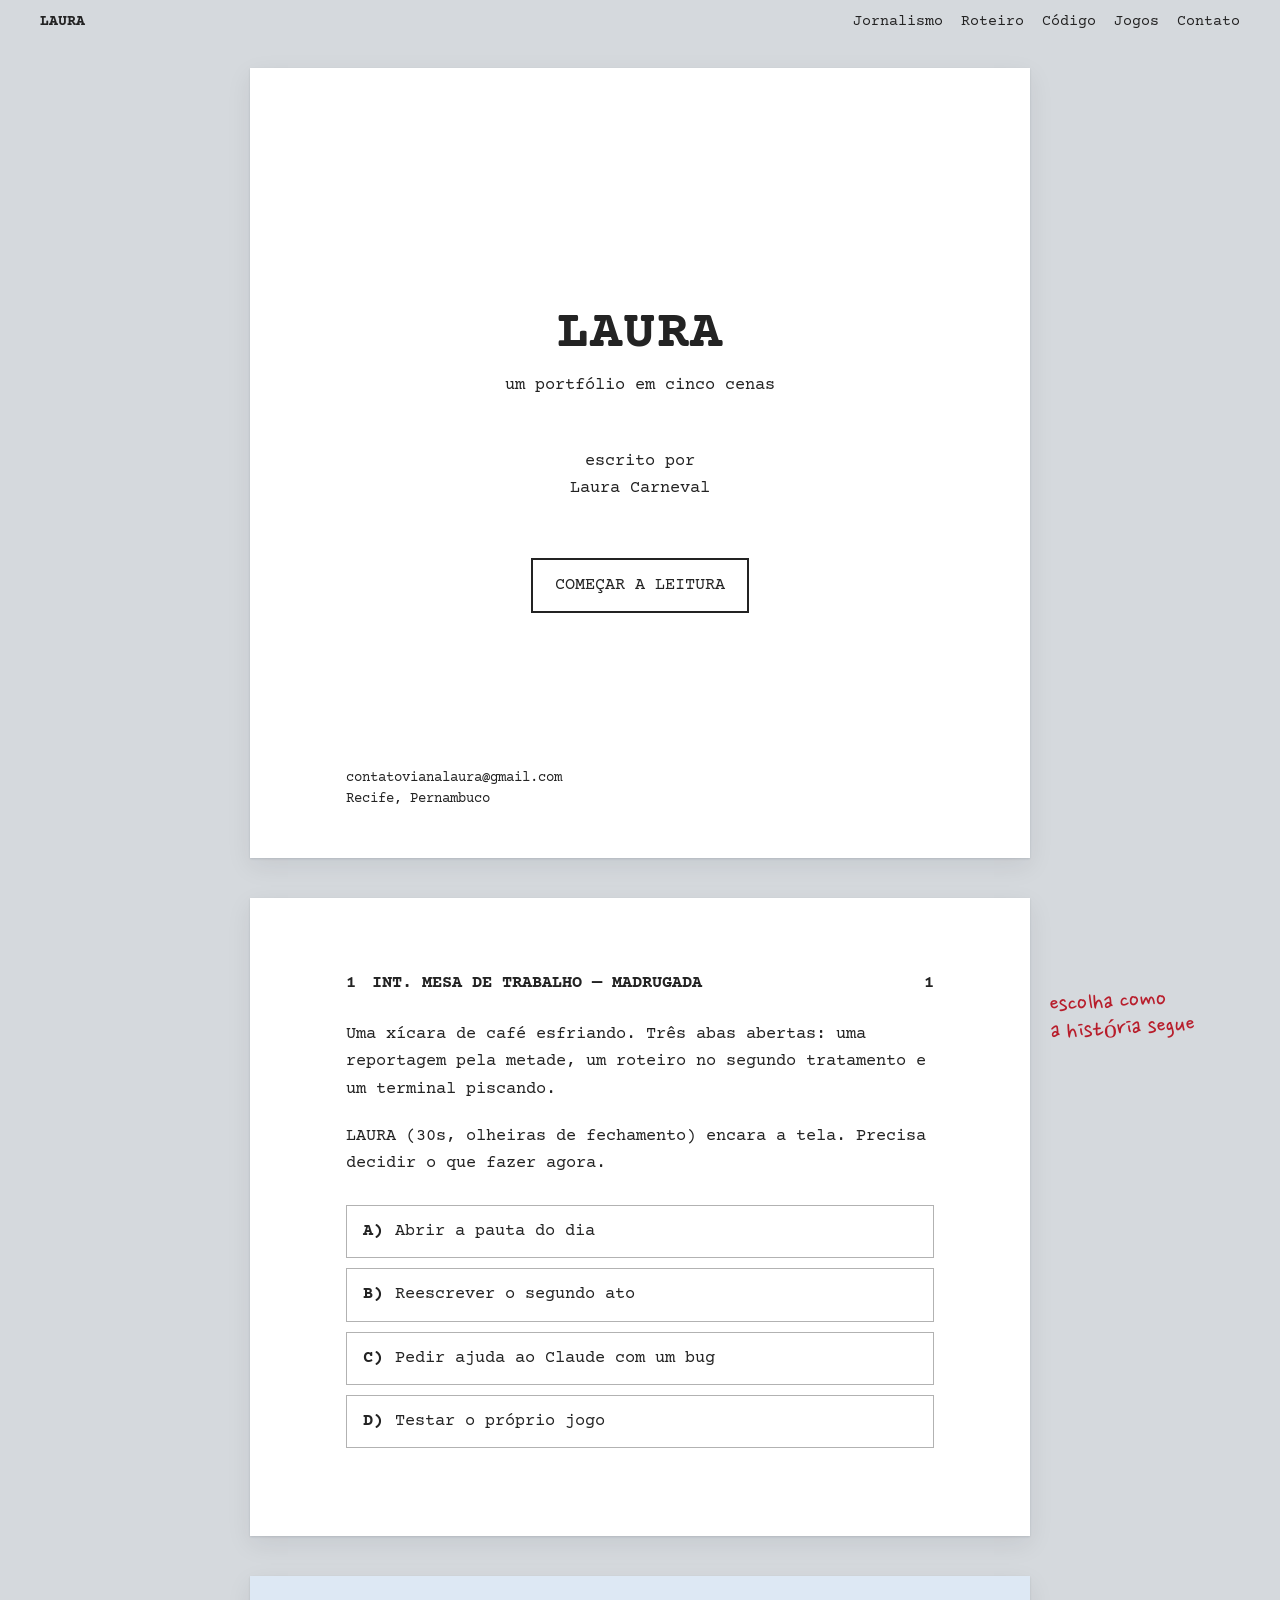
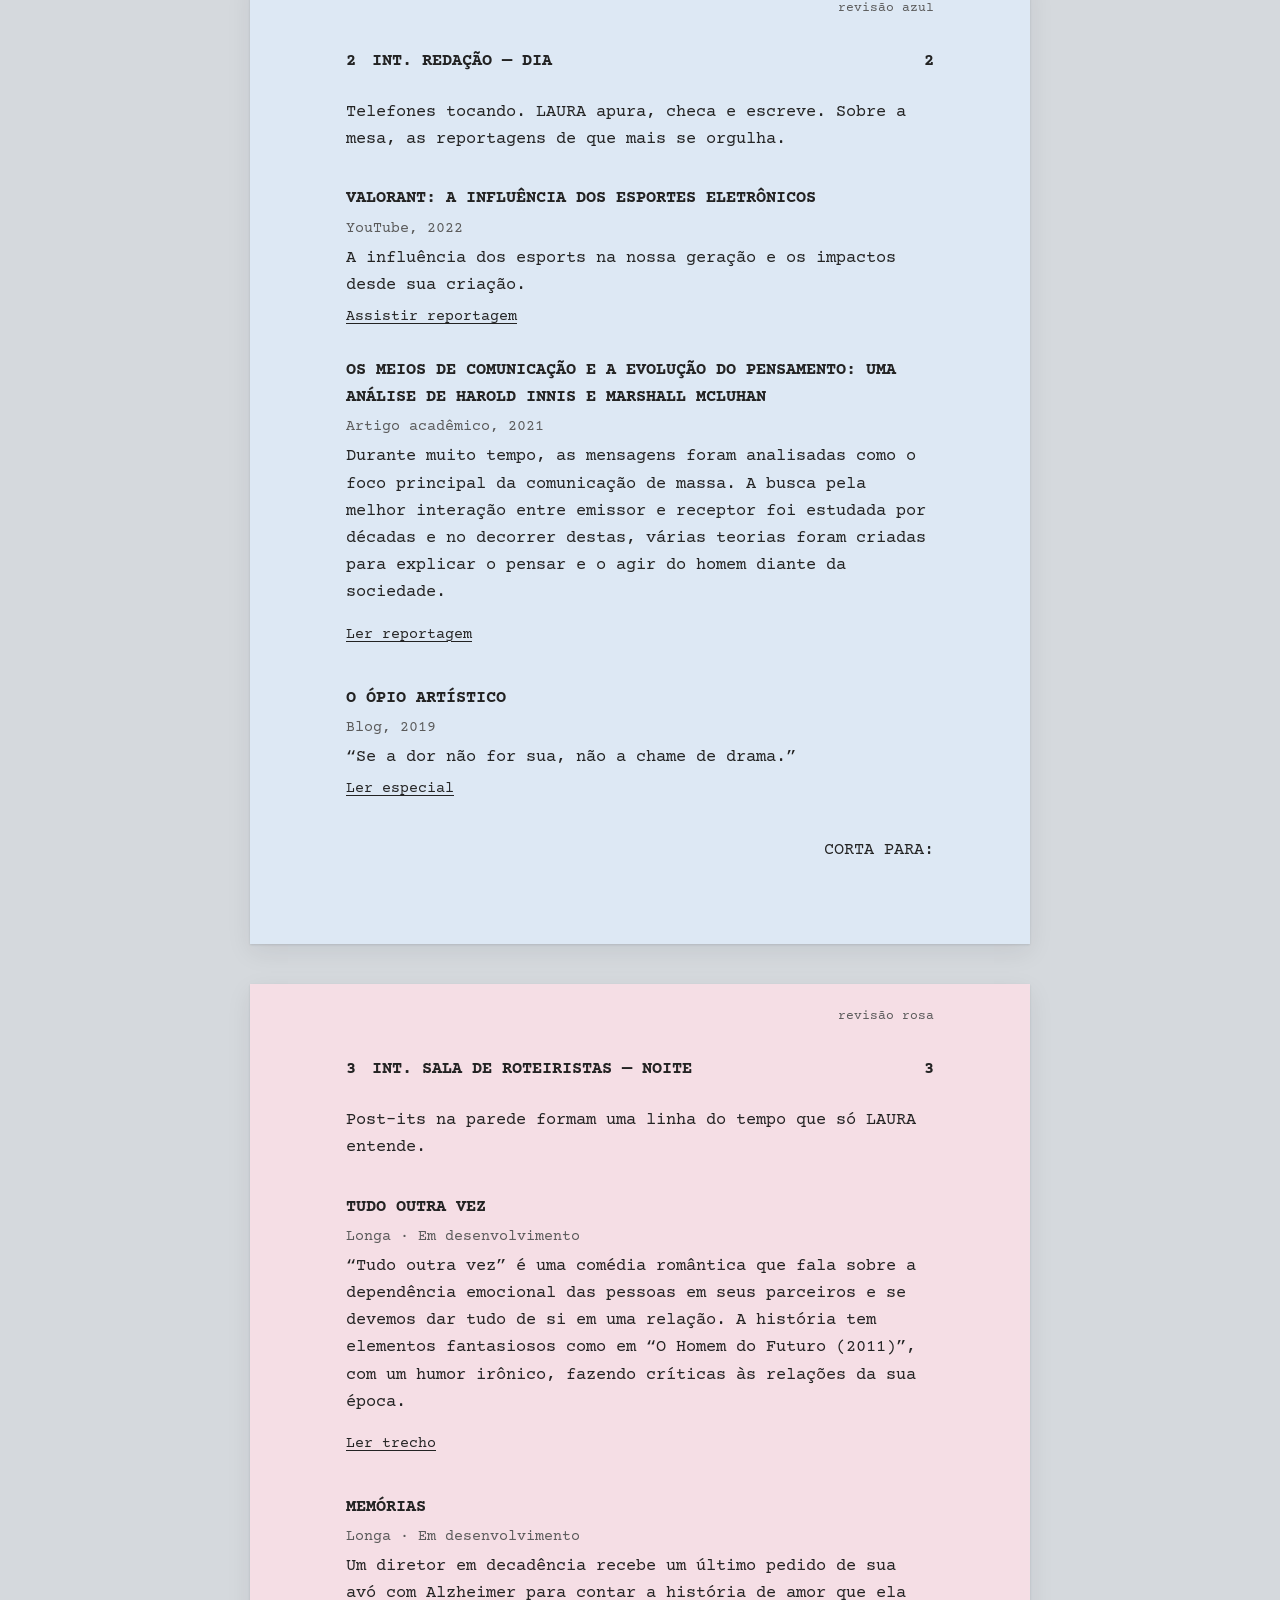
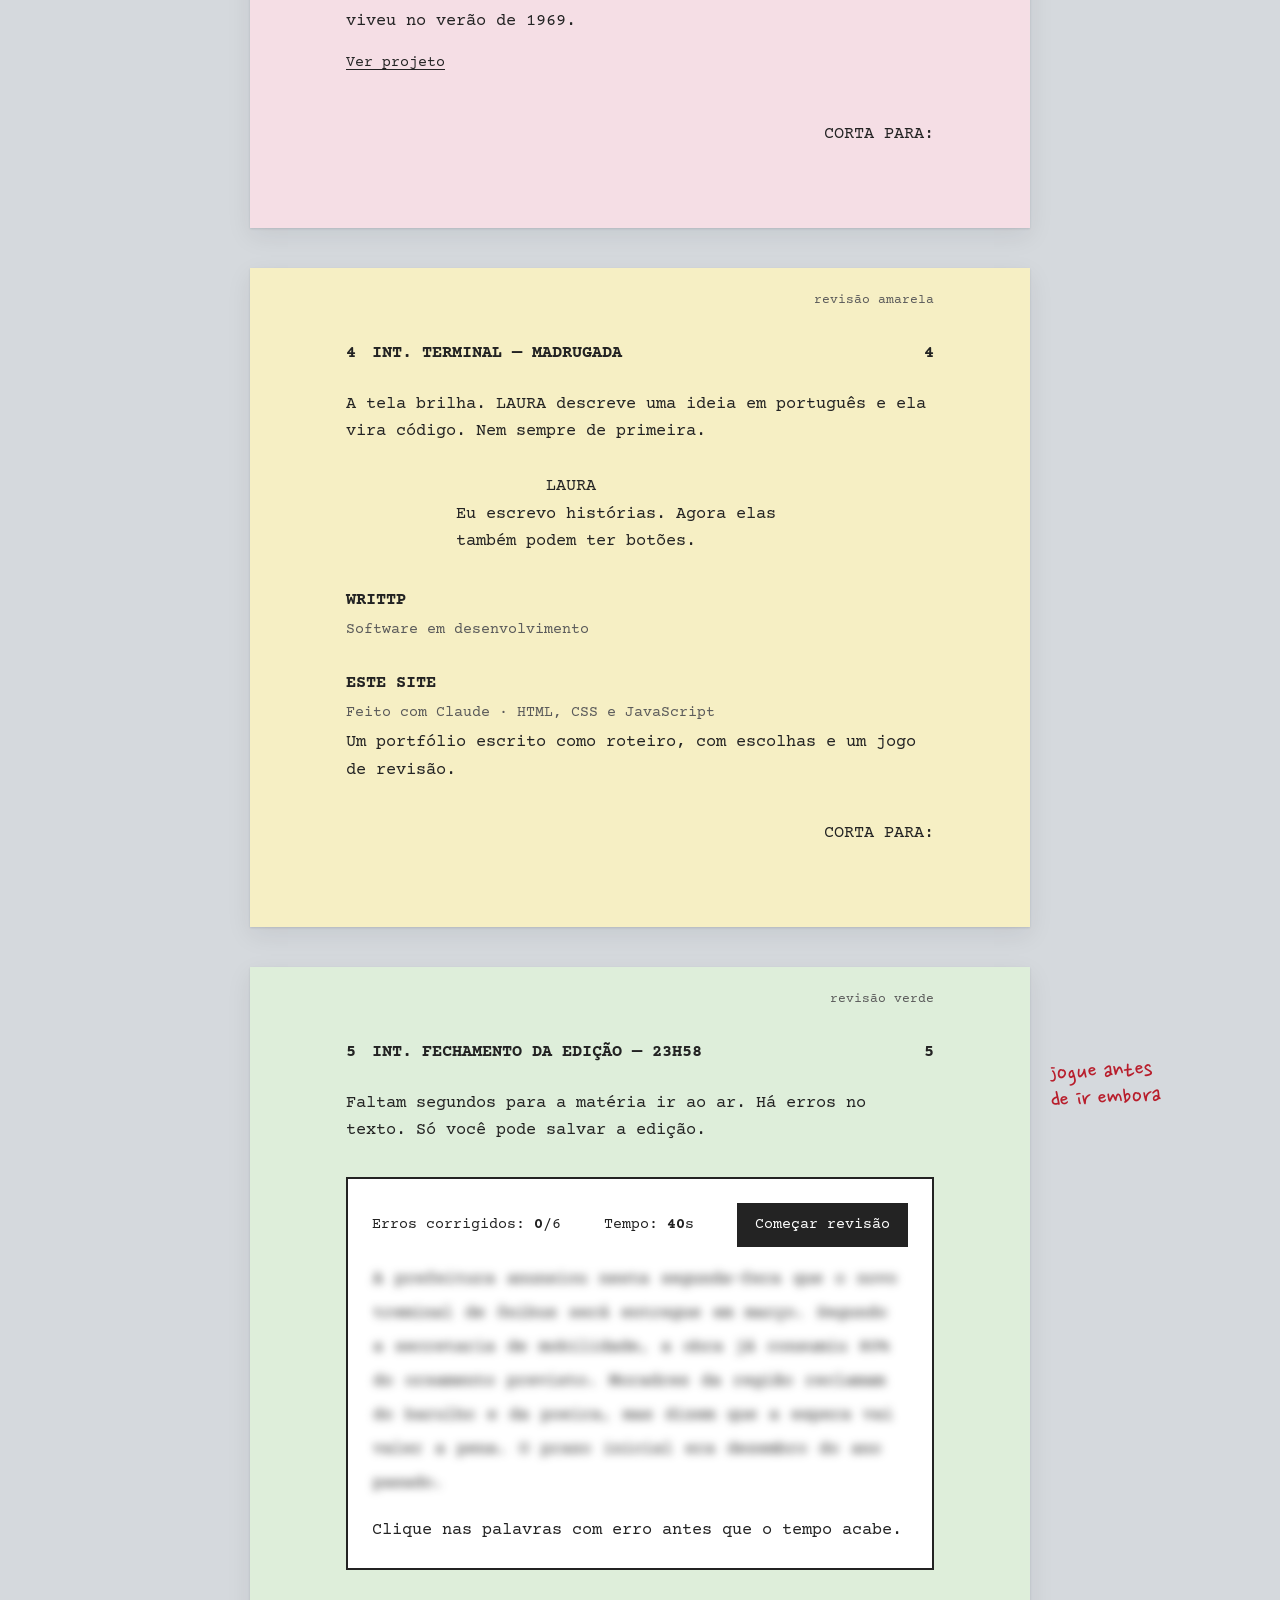
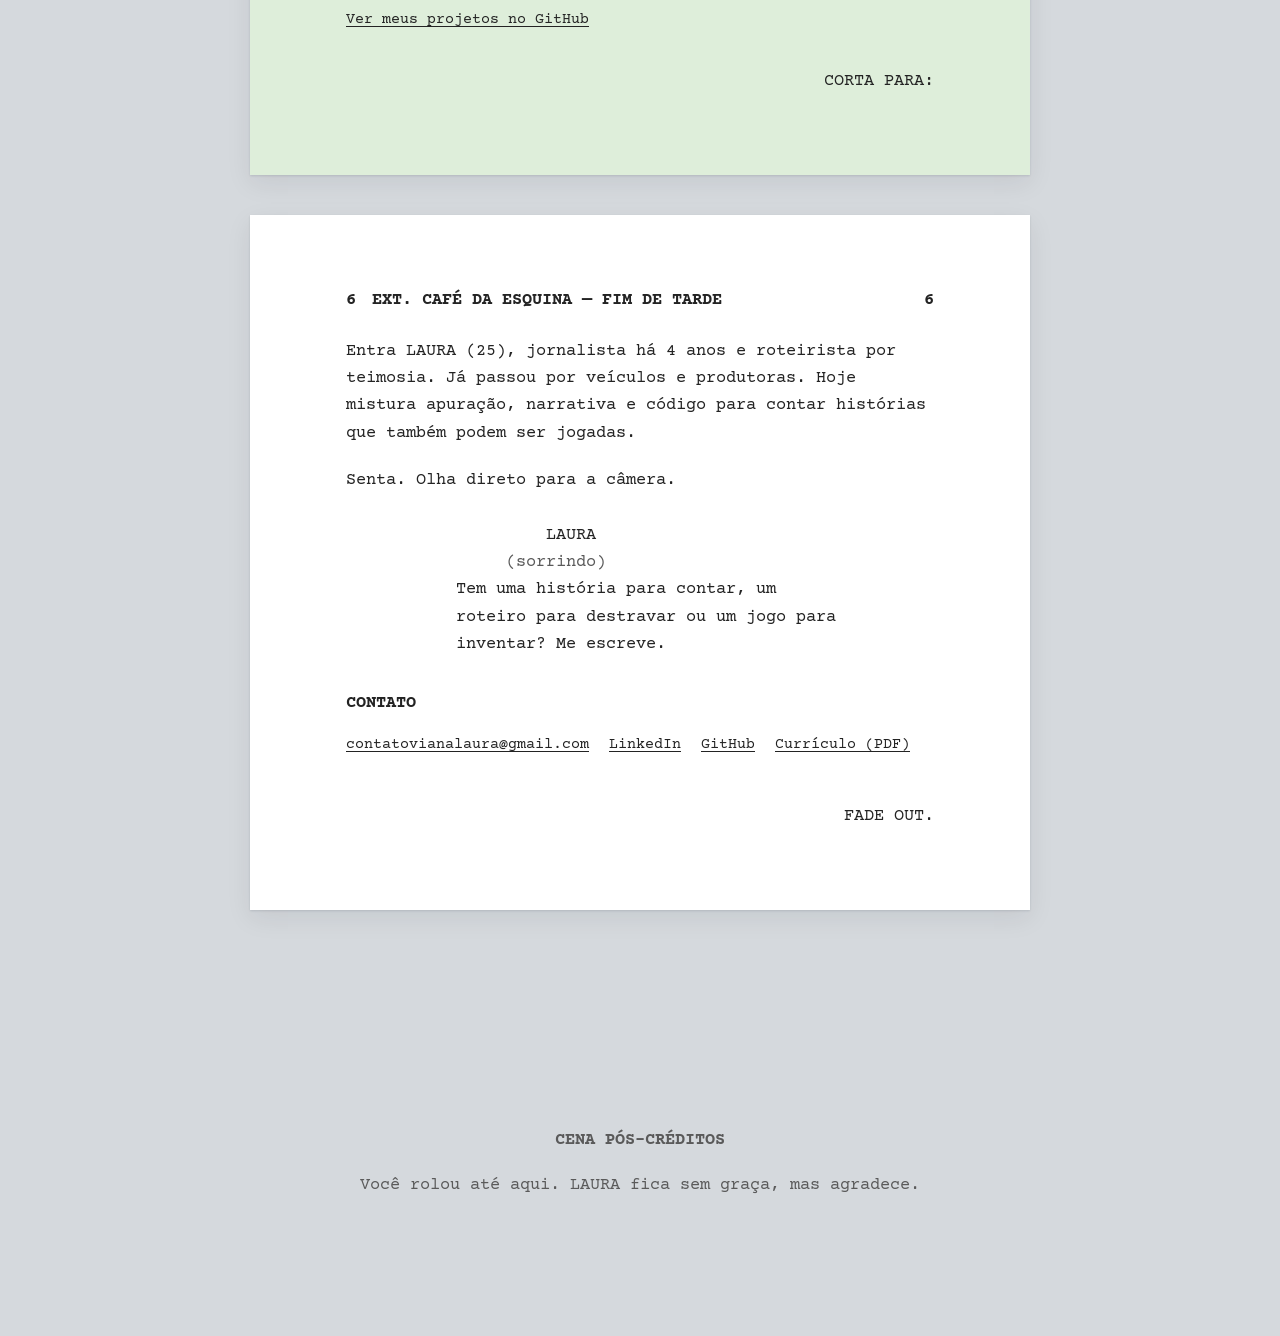
==== index.html @ 7b8f1060 "Prepare project for Vercel static hosting Rename portfolio-roteiro.html to index.html and add vercel" ====
<!doctype html>
<html lang="pt-BR">
<head>
<meta charset="utf-8">
<meta name="viewport" content="width=device-width, initial-scale=1">
<title>Laura — jornalista, roteirista e aprendiz de código</title>
<link rel="preconnect" href="https://fonts.googleapis.com">
<link rel="preconnect" href="https://fonts.gstatic.com" crossorigin>
<link href="https://fonts.googleapis.com/css2?family=Courier+Prime:ital,wght@0,400;0,700;1,400&family=Nanum+Pen+Script&display=swap" rel="stylesheet">
<style>
/* =========================================================
   TOKENS — troque as cores aqui
   As cores das cenas imitam as "páginas de revisão" de roteiro
   (azul, rosa, amarelo, verde), usadas em sets de filmagem.
   ========================================================= */
:root{
  --desk:#D5D9DD;
  --paper:#FFFFFF;
  --ink:#232323;
  --ink-soft:#5A5A5A;
  --pen:#B81D2B;
  --rev-blue:#DDE8F4;
  --rev-pink:#F5DEE5;
  --rev-yellow:#F6EFC4;
  --rev-green:#DEEEDA;
  --shadow:0 1px 2px rgba(20,30,40,.12), 0 8px 24px rgba(20,30,40,.08);
  --script:"Courier Prime", "Courier New", Courier, monospace;
  --hand:"Nanum Pen Script", "Comic Sans MS", cursive;
}
@media (prefers-color-scheme: dark){
  :root:not([data-theme="light"]){
    --desk:#15171A; --paper:#23252A; --ink:#E7E5E0; --ink-soft:#A7A6A2; --pen:#FF7A7A;
    --rev-blue:#1E2835; --rev-pink:#33232A; --rev-yellow:#322E1B; --rev-green:#202D1F;
    --shadow:0 1px 2px rgba(0,0,0,.4), 0 8px 24px rgba(0,0,0,.3);
  }
}
:root[data-theme="dark"]{
  --desk:#15171A; --paper:#23252A; --ink:#E7E5E0; --ink-soft:#A7A6A2; --pen:#FF7A7A;
  --rev-blue:#1E2835; --rev-pink:#33232A; --rev-yellow:#322E1B; --rev-green:#202D1F;
  --shadow:0 1px 2px rgba(0,0,0,.4), 0 8px 24px rgba(0,0,0,.3);
}

*{box-sizing:border-box}
html{scroll-behavior:smooth}
body{
  margin:0; background:var(--desk); color:var(--ink);
  font-family:var(--script); font-size:17px; line-height:1.6;
  -webkit-font-smoothing:antialiased;
}
img{max-width:100%}
a{color:inherit; text-decoration-thickness:1px; text-underline-offset:3px}
a:hover{color:var(--pen)}
:focus-visible{outline:2px dashed var(--pen); outline-offset:3px}
button{font:inherit; color:inherit}

/* ---------- navegação ---------- */
.nav{
  position:sticky; top:0; z-index:10;
  display:flex; justify-content:space-between; align-items:center; gap:16px;
  padding:10px clamp(16px,4vw,40px);
  background:color-mix(in srgb, var(--desk) 88%, transparent);
  backdrop-filter:blur(6px);
  font-size:15px;
}
.nav strong{font-weight:700}
.nav ul{display:flex; gap:18px; list-style:none; margin:0; padding:0; flex-wrap:wrap}
.nav a{text-decoration:none}
.nav a:hover{text-decoration:underline}
@media (max-width:640px){ .nav ul{display:none} }

/* ---------- páginas ---------- */
main{padding:24px 16px 80px; display:flex; flex-direction:column; align-items:center; gap:40px}
.page{
  position:relative; width:100%; max-width:780px;
  background:var(--paper); box-shadow:var(--shadow);
  padding:72px clamp(24px,8vw,96px) 80px;
}
.page.blue{background:var(--rev-blue)}
.page.pink{background:var(--rev-pink)}
.page.yellow{background:var(--rev-yellow)}
.page.green{background:var(--rev-green)}
.rev{
  position:absolute; top:22px; right:clamp(24px,8vw,96px);
  font-size:13px; color:var(--ink-soft);
}

/* anotações de caneta vermelha */
.note{
  font-family:var(--hand); color:var(--pen);
  font-size:26px; line-height:1.05; transform:rotate(-3deg);
  display:inline-block;
}
.margin-note{position:absolute; width:170px; right:-190px; top:90px}
@media (max-width:1180px){
  .margin-note{position:static; width:auto; margin:0 0 20px; display:block}
}

/* ---------- folha de rosto ---------- */
.title-page{min-height:calc(100vh - 110px); display:flex; flex-direction:column; justify-content:center; text-align:center}
.title-page h1{font-size:clamp(34px,6vw,54px); line-height:1.1; margin:0 0 8px; font-weight:700; text-transform:uppercase; letter-spacing:.02em}
.title-page .sub{margin:0 0 48px}
.title-page .by{margin:0}
.title-page .contact-block{position:absolute; left:clamp(24px,8vw,96px); bottom:48px; text-align:left; font-size:14px; line-height:1.5}
.title-page .draft{position:absolute; right:clamp(24px,8vw,72px); top:56px}
.fade-in{margin-top:56px; align-self:center; background:none; border:2px solid var(--ink); padding:12px 22px; cursor:pointer; min-height:44px}
.fade-in:hover{background:var(--ink); color:var(--paper)}
@media (max-width:640px){
  .title-page .contact-block{position:static; margin-top:48px; text-align:center}
  .title-page .draft{position:static; margin-bottom:24px; align-self:center}
}

/* ---------- formato de roteiro ---------- */
.slug{
  display:flex; justify-content:space-between; gap:16px;
  font-weight:700; text-transform:uppercase; margin:0 0 24px; font-size:17px;
}
.slug .num{flex:none}
.slug .head{flex:1}
.action{margin:0 0 20px; max-width:62ch}
.character{text-transform:uppercase; margin:28px 0 0 min(34%,200px)}
.paren{margin:0 0 0 min(28%,160px); color:var(--ink-soft)}
.dialogue{margin:0 0 20px min(20%,110px); max-width:38ch}
.transition{text-align:right; text-transform:uppercase; margin:36px 0 0}

/* ---------- escolhas (cena 1) ---------- */
.choices{display:flex; flex-direction:column; gap:10px; margin:28px 0 8px; padding:0; list-style:none}
.choice{
  width:100%; text-align:left; background:transparent;
  border:1px solid color-mix(in srgb, var(--ink) 35%, transparent);
  padding:12px 16px; cursor:pointer; min-height:44px;
  display:flex; gap:12px;
}
.choice:hover, .choice[aria-pressed="true"]{border-color:var(--ink); background:color-mix(in srgb, var(--ink) 6%, transparent)}
.choice .key{font-weight:700}
.reply{min-height:150px; margin-top:24px}
.reply[hidden]{display:none}
.cut{
  margin-top:8px; background:var(--ink); color:var(--paper); border:0;
  padding:10px 18px; cursor:pointer; min-height:44px; text-transform:uppercase;
}
.cut:hover{background:var(--pen)}
.caret{display:inline-block; width:.6ch; background:var(--ink); animation:blink 1s steps(1) infinite}
@keyframes blink{50%{opacity:0}}

/* ---------- listas de trabalhos ---------- */
.works{list-style:none; margin:32px 0 0; padding:0; display:flex; flex-direction:column; gap:28px}
.works h3{margin:0; font-size:17px; text-transform:uppercase}
.works p{margin:4px 0 0; max-width:62ch}
.works .meta{color:var(--ink-soft); font-size:15px}
.works .links{display:flex; align-items:center; gap:20px; margin-top:6px; font-size:15px}

/* ---------- mini jogo ---------- */
.game{
  margin:32px 0; background:var(--paper); padding:24px;
  border:2px solid var(--ink);
}
.game-bar{display:flex; justify-content:space-between; align-items:center; gap:12px; flex-wrap:wrap; margin-bottom:16px; font-size:15px}
.game-bar output{font-weight:700}
.game-text{line-height:2; margin:0}
.game-text.locked{filter:blur(4px); user-select:none; pointer-events:none}
.w{
  background:none; border:0; padding:0 1px; margin:0; cursor:text;
  line-height:inherit; font-size:inherit;
}
.w:hover{background:color-mix(in srgb, var(--pen) 12%, transparent)}
.w.fixed{cursor:default; color:var(--pen)}
.w.fixed s{color:var(--ink-soft); margin-right:4px}
.w.miss{animation:shake .3s}
@keyframes shake{25%{transform:translateX(-3px)}75%{transform:translateX(3px)}}
.game-start{background:var(--ink); color:var(--paper); border:0; padding:10px 18px; cursor:pointer; min-height:44px}
.game-start:hover{background:var(--pen)}
.game-result{margin:16px 0 0; min-height:1.6em}

/* ---------- modal de leitura ---------- */
.link-btn{
  line-height:inherit; vertical-align:baseline;
  background:none; border:0; padding:0; cursor:pointer; font-size:15px;
  text-decoration:underline; text-decoration-thickness:1px; text-underline-offset:3px;
  min-height:44px;
}
.link-btn:hover{color:var(--pen)}
body.modal-open{overflow:hidden}
dialog.reader{
  width:min(760px, calc(100vw - 32px)); max-height:calc(100vh - 48px);
  padding:0; border:0; background:var(--paper); color:var(--ink);
  box-shadow:0 20px 60px rgba(0,0,0,.35);
}
dialog.reader::backdrop{background:rgba(10,12,15,.62)}
.reader-inner{padding:64px clamp(24px,7vw,80px) 64px; overflow-y:auto; max-height:calc(100vh - 48px)}
.reader-close{
  position:absolute; top:12px; right:12px; z-index:1;
  width:44px; height:44px; display:grid; place-items:center;
  background:var(--paper); border:1px solid color-mix(in srgb, var(--ink) 30%, transparent);
  cursor:pointer;
}
dialog.reader{overflow:hidden}
.reader-close:hover{border-color:var(--pen); color:var(--pen)}
.reader h2{font-size:clamp(22px,3.4vw,28px); line-height:1.25; margin:0 0 8px}
.reader .byline{color:var(--ink-soft); margin:0 0 36px; font-size:15px}
.reader h3{font-size:17px; text-transform:uppercase; margin:36px 0 12px}
.reader p{margin:0 0 16px; max-width:66ch}
.reader blockquote{margin:24px 0; padding:0 0 0 20px; border-left:2px solid var(--pen); font-style:italic}
@media (prefers-reduced-motion: no-preference){
  dialog.reader[open]{animation:pop .18s ease-out}
  @keyframes pop{from{opacity:0; transform:translateY(8px)}to{opacity:1; transform:none}}
}

/* ---------- modal do argumento (folhas de papel) ---------- */
dialog.reader.sheets{background:var(--desk)}
dialog.reader.sheets .reader-inner{padding:72px clamp(12px,4vw,40px) 48px; display:flex; flex-direction:column; gap:28px}
.sheets-head{margin:0 clamp(12px,3vw,24px)}
.sheets-head h2{margin:0}
.sheets-head .byline{margin:4px 0 0}
.sheet{position:relative; background:var(--paper); box-shadow:var(--shadow); padding:56px clamp(20px,6vw,64px) 64px}
.sheet p{margin:0 0 14px; text-align:justify; hyphens:auto}
.sheet .arg-act{font-weight:700; text-transform:uppercase; text-align:left; margin:0 0 4px}
.sheet .arg-year{font-weight:700; text-align:left; margin:22px 0 8px}
.sheet .page-num{position:absolute; top:20px; right:24px; font-size:13px; color:var(--ink-soft); margin:0}
.sheet.locked{overflow:hidden; max-height:720px}
.sheet.locked .blurred{filter:blur(5px); user-select:none; pointer-events:none}
.sheet.locked::after{content:""; position:absolute; inset:0; background:linear-gradient(to bottom, transparent 0, color-mix(in srgb, var(--paper) 55%, transparent) 60%, var(--paper) 100%)}
.lock-card{
  position:absolute; z-index:1; left:50%; top:42%; transform:translate(-50%,-50%);
  width:min(360px, calc(100% - 40px)); background:var(--paper); border:2px solid var(--ink);
  padding:24px; text-align:center;
}
.lock-card p{text-align:center; margin:0 0 10px}
.lock-card .note{font-size:28px; margin-bottom:8px}

/* ---------- modal do currículo ---------- */
.cv-head{display:flex; justify-content:space-between; align-items:flex-start; gap:16px; flex-wrap:wrap; margin:0 0 8px}
.cv-download{background:var(--ink); color:var(--paper); border:0; padding:10px 18px; cursor:pointer; min-height:44px}
.cv-download:hover{background:var(--pen)}
.cv-status{font-size:14px; color:var(--ink-soft); min-height:1.4em; margin:0 0 24px}
.cv .role{font-weight:700; margin:24px 0 0}
.cv .where{color:var(--ink-soft); font-size:15px; margin:0 0 8px}
.cv ul{margin:0 0 8px; padding-left:20px}
.cv li{margin:0 0 6px; max-width:62ch}

/* ---------- pós-créditos ---------- */
.post{max-width:780px; width:100%; text-align:center; padding:160px 16px 40px; color:var(--ink-soft)}

@media (prefers-reduced-motion: reduce){
  html{scroll-behavior:auto}
  .caret, .w.miss{animation:none}
}
</style>
</head>
<body>

<nav class="nav" aria-label="Principal">
  <strong>LAURA</strong>
  <ul>
    <li><a href="#jornalismo">Jornalismo</a></li>
    <li><a href="#roteiro">Roteiro</a></li>
    <li><a href="#codigo">Código</a></li>
    <li><a href="#jogos">Jogos</a></li>
    <li><a href="#contato">Contato</a></li>
  </ul>
</nav>

<main>

  <!-- ================= FOLHA DE ROSTO ================= -->
  <section class="page title-page" aria-label="Apresentação">
    <h1>Laura</h1>
    <p class="sub">um portfólio em cinco cenas</p>
    <p class="by">escrito por<br>Laura Carneval</p>
    <button class="fade-in" type="button" data-scroll="#cena-1">COMEÇAR A LEITURA</button>
    <div class="contact-block">
      contatovianalaura@gmail.com<br>
      Recife, Pernambuco
    </div>
  </section>

  <!-- ================= CENA 1: ESCOLHAS ================= -->
  <section class="page" id="cena-1" aria-labelledby="slug-1">
    <span class="note margin-note">escolha como<br>a história segue</span>
    <h2 class="slug" id="slug-1"><span class="num">1</span><span class="head">Int. mesa de trabalho — madrugada</span><span class="num">1</span></h2>

    <p class="action">Uma xícara de café esfriando. Três abas abertas: uma reportagem pela metade, um roteiro no segundo tratamento e um terminal piscando.</p>
    <p class="action">LAURA (30s, olheiras de fechamento) encara a tela. Precisa decidir o que fazer agora.</p>

    <ul class="choices" role="list">
      <li><button class="choice" type="button" data-target="#jornalismo" data-line="Tem uma pauta que não sai da minha cabeça. Vou ligar para mais uma fonte.">
        <span class="key">A)</span><span>Abrir a pauta do dia</span></button></li>
      <li><button class="choice" type="button" data-target="#roteiro" data-line="O segundo ato está lento. Se o personagem mentir aqui, tudo muda.">
        <span class="key">B)</span><span>Reescrever o segundo ato</span></button></li>
      <li><button class="choice" type="button" data-target="#codigo" data-line="Claude, por que esse botão só funciona quando ninguém está olhando?">
        <span class="key">C)</span><span>Pedir ajuda ao Claude com um bug</span></button></li>
      <li><button class="choice" type="button" data-target="#jogos" data-line="Só uma partida. Para testar. Juro que é trabalho.">
        <span class="key">D)</span><span>Testar o próprio jogo</span></button></li>
    </ul>

    <div class="reply" id="reply" hidden aria-live="polite">
      <p class="character">Laura</p>
      <p class="paren">(para si mesma)</p>
      <p class="dialogue" id="reply-line"></p>
      <button class="cut" type="button" id="cut">Corta para a cena</button>
    </div>
  </section>

  <!-- ================= CENA 2: JORNALISMO ================= -->
  <section class="page blue" id="jornalismo" aria-labelledby="slug-2">
    <span class="rev">revisão azul</span>
    <h2 class="slug" id="slug-2"><span class="num">2</span><span class="head">Int. redação — dia</span><span class="num">2</span></h2>
    <p class="action">Telefones tocando. LAURA apura, checa e escreve. Sobre a mesa, as reportagens de que mais se orgulha.</p>

    <ul class="works">
      <li>
        <h3>Valorant: A Influência dos Esportes Eletrônicos</h3>
        <p class="meta">YouTube, 2022</p>
        <p>A influência dos esports na nossa geração e os impactos desde sua criação.</p>
        <div class="links"><a href="https://www.youtube.com/watch?v=56c7HQfaACo" target="_blank" rel="noopener">Assistir reportagem</a></div>
      </li>
      <li>
        <h3>Os meios de comunicação e a evolução do pensamento: uma análise de Harold Innis e Marshall McLuhan</h3>
        <p class="meta">Artigo acadêmico, 2021</p>
        <p>Durante muito tempo, as mensagens foram analisadas como o foco principal da comunicação de massa. A busca pela melhor interação entre emissor e receptor foi estudada por décadas e no decorrer destas, várias teorias foram criadas para explicar o pensar e o agir do homem diante da sociedade.</p>
        <div class="links"><button type="button" class="link-btn" data-open-modal="modal-innis">Ler reportagem</button></div>
      </li>
      <li>
        <h3>O ópio artístico</h3>
        <p class="meta">Blog, 2019</p>
        <p>“Se a dor não for sua, não a chame de drama.”</p>
        <div class="links"><a href="https://jornalismogadugi.wixsite.com/gadugi/post/o-%C3%B3pio-art%C3%ADstico" target="_blank" rel="noopener">Ler especial</a></div>
      </li>
    </ul>
    <p class="transition">Corta para:</p>
  </section>

  <!-- ================= CENA 3: ROTEIRO ================= -->
  <section class="page pink" id="roteiro" aria-labelledby="slug-3">
    <span class="rev">revisão rosa</span>
    <h2 class="slug" id="slug-3"><span class="num">3</span><span class="head">Int. sala de roteiristas — noite</span><span class="num">3</span></h2>
    <p class="action">Post-its na parede formam uma linha do tempo que só LAURA entende.</p>

    <ul class="works">
      <li>
        <h3>Tudo outra vez</h3>
        <p class="meta">Longa · Em desenvolvimento</p>
        <p>“Tudo outra vez” é uma comédia romântica que fala sobre a dependência emocional das pessoas em seus parceiros e se devemos dar tudo de si em uma relação. A história tem elementos fantasiosos como em “O Homem do Futuro (2011)”, com um humor irônico, fazendo críticas às relações da sua época.</p>
        <div class="links"><button type="button" class="link-btn" data-open-modal="modal-tudo">Ler trecho</button></div>
      </li>
      <li>
        <h3>Memórias</h3>
        <p class="meta">Longa · Em desenvolvimento</p>
        <p>Um diretor em decadência recebe um último pedido de sua avó com Alzheimer para contar a história de amor que ela viveu no verão de 1969.</p>
        <div class="links"><button type="button" class="link-btn" data-open-modal="modal-memorias">Ver projeto</button></div>
      </li>
    </ul>
    <p class="transition">Corta para:</p>
  </section>

  <!-- ================= CENA 4: CÓDIGO ================= -->
  <section class="page yellow" id="codigo" aria-labelledby="slug-4">
    <span class="rev">revisão amarela</span>
    <h2 class="slug" id="slug-4"><span class="num">4</span><span class="head">Int. terminal — madrugada</span><span class="num">4</span></h2>
    <p class="action">A tela brilha. LAURA descreve uma ideia em português e ela vira código. Nem sempre de primeira.</p>

    <p class="character">Laura</p>
    <p class="dialogue">Eu escrevo histórias. Agora elas também podem ter botões.</p>

    <ul class="works">
      <li>
        <h3>Writtp</h3>
        <p class="meta">Software em desenvolvimento</p>
      </li>
      <li>
        <h3>Este site</h3>
        <p class="meta">Feito com Claude · HTML, CSS e JavaScript</p>
        <p>Um portfólio escrito como roteiro, com escolhas e um jogo de revisão.</p>
      </li>
    </ul>
    <p class="transition">Corta para:</p>
  </section>

  <!-- ================= CENA 5: JOGOS ================= -->
  <section class="page green" id="jogos" aria-labelledby="slug-5">
    <span class="rev">revisão verde</span>
    <span class="note margin-note">jogue antes<br>de ir embora</span>
    <h2 class="slug" id="slug-5"><span class="num">5</span><span class="head">Int. fechamento da edição — 23h58</span><span class="num">5</span></h2>
    <p class="action">Faltam segundos para a matéria ir ao ar. Há erros no texto. Só você pode salvar a edição.</p>

    <div class="game" id="game">
      <div class="game-bar">
        <span>Erros corrigidos: <output id="g-found">0</output>/<span id="g-total">0</span></span>
        <span>Tempo: <output id="g-time">40</output>s</span>
        <button class="game-start" type="button" id="g-start">Começar revisão</button>
      </div>
      <p class="game-text locked" id="g-text"></p>
      <p class="game-result" id="g-result" aria-live="polite">Clique nas palavras com erro antes que o tempo acabe.</p>
    </div>

    <ul class="works">
      <li>
        <div class="links"><a href="https://github.com/lauracarneval" target="_blank" rel="noopener">Ver meus projetos no GitHub</a></div>
      </li>
    </ul>
    <p class="transition">Corta para:</p>
  </section>

  <!-- ================= SOBRE + CONTATO ================= -->
  <section class="page" id="contato" aria-labelledby="slug-6">
    <h2 class="slug" id="slug-6"><span class="num">6</span><span class="head">Ext. café da esquina — fim de tarde</span><span class="num">6</span></h2>
    <p class="action">Entra LAURA (25), jornalista há 4 anos e roteirista por teimosia. Já passou por veículos e produtoras. Hoje mistura apuração, narrativa e código para contar histórias que também podem ser jogadas.</p>
    <p class="action">Senta. Olha direto para a câmera.</p>

    <p class="character">Laura</p>
    <p class="paren">(sorrindo)</p>
    <p class="dialogue">Tem uma história para contar, um roteiro para destravar ou um jogo para inventar? Me escreve.</p>

    <ul class="works">
      <li>
        <h3>Contato</h3>
        <div class="links" style="flex-wrap:wrap">
          <a href="mailto:contatovianalaura@gmail.com">contatovianalaura@gmail.com</a>
          <a href="https://www.linkedin.com/in/laura-viana-584471246/" target="_blank" rel="noopener">LinkedIn</a>
          <a href="https://github.com/lauracarneval" target="_blank" rel="noopener">GitHub</a>
          <button type="button" class="link-btn" data-open-modal="modal-cv">Currículo (PDF)</button>
        </div>
      </li>
    </ul>
    <p class="transition">Fade out.</p>
  </section>

  <div class="post" aria-label="Cena pós-créditos">
    <p><strong>CENA PÓS-CRÉDITOS</strong></p>
    <p>Você rolou até aqui. LAURA fica sem graça, mas agradece.</p>
  </div>

</main>

<!-- ================= MODAL: CURRÍCULO ================= -->
<dialog class="reader sheets" id="modal-cv" aria-labelledby="modal-cv-title">
  <button class="reader-close" type="button" data-close-modal aria-label="Fechar currículo">
    <svg width="18" height="18" viewBox="0 0 18 18" aria-hidden="true" fill="none" stroke="currentColor" stroke-width="2" stroke-linecap="round"><path d="M3 3l12 12M15 3L3 15"/></svg>
  </button>
  <div class="reader-inner">
    <div class="sheets-head">
      <div class="cv-head">
        <div>
          <h2 id="modal-cv-title">Currículo</h2>
          <p class="byline">Laura Carneval</p>
        </div>
        <button type="button" class="cv-download" id="cv-download">Baixar PDF</button>
      </div>
      <p class="cv-status" id="cv-status" aria-live="polite"></p>
    </div>
    <article class="sheet cv">
      <p class="arg-act">Jornalista e Roteirista Profissional</p>
      <p class="where">Recife, PE · +55 (81) 98117-7250 · contatovianalaura@gmail.com</p>

      <p class="arg-year">Perfil profissional</p>
      <p>Jornalista e roteirista com especialização em storytelling criativo, desenvolvimento de roteiros para múltiplas mídias e produção de conteúdo digital. Experiência sólida em comunicação escrita e audiovisual, com capacidade de criar narrativas envolventes e adaptadas a diferentes plataformas. Atua como Gestora de Tráfego Pago e de Projetos na E3 Digital, responsável pelo planejamento estratégico, execução, otimização de campanhas digitais e coordenação de demandas, prazos e entregas, com foco em performance, organização e resultados mensuráveis.</p>

      <p class="arg-year">Experiência profissional</p>
        <p class="role">Creative Copywriter</p><p class="where">E3 Digital, 2026.1</p><ul><li>Criação de copys persuasivas e de alto impacto para redes sociais, sites, anúncios e campanhas digitais, focando na conversão e no engajamento do público.</li><li>Roteirização de conteúdos para o ecossistema de vídeos da empresa, transformando estratégias de comunicação em narrativas audiovisuais fluidas.</li><li>Colaboração ativa com as equipes de estratégia, marketing e design para transformar briefings complexos em entregas criativas eficientes.</li></ul>
        <p class="role">Gestora de Projeto</p><p class="where">E3 Digital, 2025.2 – 2026.1</p><ul><li>Criação, validação e otimização de copys, criativos e roteiros orientados a performance.</li><li>Interface entre cliente e equipe interna, traduzindo objetivos comerciais em ações claras.</li><li>Gestão de cronogramas, prioridades e entregas de projetos.</li></ul>
        <p class="role">Gestora de Tráfego</p><p class="where">E3 Digital, 2025.1 – 2025.2</p><ul><li>Estratégia de tráfego pago com foco em geração de leads e conversão.</li><li>Acompanhamento de métricas, KPIs e resultados, com ajustes contínuos em campanhas.</li></ul>
        <p class="role">Social Media</p><p class="where">Armário Florido, 2023.1 – 2023.2</p><ul><li>Criação de legendas criativas e roteiros para vídeos promocionais.</li><li>Edição de vídeos e desenvolvimento de estratégias para engajamento digital.</li></ul>
        <p class="role">Produtora de Conteúdo</p><p class="where">Rádio Liberdade, 2022.1 – 2022.2</p><ul><li>Produção de notas, matérias e conteúdo gravado para rádio.</li><li>Captura e edição de áudio para peças jornalísticas.</li></ul>
        <p class="role">Editora de Vídeo</p><p class="where">Produtora Vertigo, 2021.1 – 2021.2</p><ul><li>Roteirização e edição de projetos audiovisuais.</li><li>Suporte na organização e execução de gravações.</li></ul>

      <p class="arg-year">Projetos destacados</p>
      <p class="role">Reportagem: Valorant – A Influência dos Esportes Eletrônicos (2022)</p><p class="where"></p><ul><li>Pesquisa e desenvolvimento do conceito, abordando impacto social, econômico e cultural dos e-sports.</li><li>Responsável pela roteirização, planejamento e organização do conteúdo visual e entrevistas.</li></ul>

      <p class="arg-year">Formação acadêmica</p>
      <p class="role">Graduação em Jornalismo</p><p class="where">Asces-Unita, 2019 – 2022</p>
      <p class="role">Curso Profissional Roteirista</p><p class="where">EBAC, 2023 – 2025</p>

      <p class="arg-year">Cursos complementares</p>
      <ul><li>História &amp; Roteiro: Curso completo de roteiro e storytelling.</li><li>Copyquepariu: Open Your Head.</li></ul>

      <p class="arg-year">Habilidades técnicas</p>
      <ul><li>Escrita Criativa e Copywriting</li><li>Roteiro para TV, Cinema e Animação</li><li>Comunicação Oral e Escrita</li><li>Edição de Vídeo</li><li>Gestão de Tráfego Pago (Meta Ads)</li><li>Gestão de Projetos</li><li>Criação de Conteúdo Digital</li><li>Gestão de Redes Sociais</li><li>Jornalismo Digital</li><li>Análise de Métricas e KPIs</li><li>Produção Audiovisual</li></ul>
    </article>
  </div>
</dialog>

<!-- ================= MODAL: MEMÓRIAS ================= -->
<dialog class="reader sheets" id="modal-memorias" aria-labelledby="modal-memorias-title">
  <button class="reader-close" type="button" data-close-modal aria-label="Fechar leitura">
    <svg width="18" height="18" viewBox="0 0 18 18" aria-hidden="true" fill="none" stroke="currentColor" stroke-width="2" stroke-linecap="round"><path d="M3 3l12 12M15 3L3 15"/></svg>
  </button>
  <div class="reader-inner">
    <div class="sheets-head">
      <h2 id="modal-memorias-title">Memórias</h2>
      <p class="byline">Argumento de Laura Carneval</p>
    </div>
    <article class="sheet">
      <p>TEODORO costumava ser um diretor centrado e criativo, levando suas ideias para programas de TV e filmes ambientados em sua cidade natal, Recife. Após flagrar sua esposa o traindo com um diretor renomado de cinema, e perder a cabeça mandando o indivíduo ao hospital, ele vê as oportunidades e portas se fecharem. Agora, desolado, sem grana e sem oportunidades, ele leva sua vida fazendo bicos para artistas iniciantes, dirigindo clipes de baixo orçamento.</p>
    </article>
  </div>
</dialog>

<!-- ================= MODAL: ARGUMENTO TUDO OUTRA VEZ ================= -->
<dialog class="reader sheets" id="modal-tudo" aria-labelledby="modal-tudo-title">
  <button class="reader-close" type="button" data-close-modal aria-label="Fechar leitura">
    <svg width="18" height="18" viewBox="0 0 18 18" aria-hidden="true" fill="none" stroke="currentColor" stroke-width="2" stroke-linecap="round"><path d="M3 3l12 12M15 3L3 15"/></svg>
  </button>
  <div class="reader-inner">
    <div class="sheets-head">
      <h2 id="modal-tudo-title">Tudo Outra Vez</h2>
      <p class="byline">Argumento de Laura Viana e Luiz dos Reis</p>
    </div>

    <article class="sheet">
      <p class="page-num">1</p>
        <p class="arg-act">ARGUMENTO:</p>
        <p class="arg-act">ATO 1</p>
        <p class="arg-year">2004:</p>
        <p>ARTHUR e AMANDA se conheceram de um jeito bem peculiar. Durante uma Festa Junina, Arthur esbarra acidentalmente na garota, derrubando o refrigerante que estava em suas mãos. Envergonhado, ele pede desculpas e se oferece para compensá-la, prometendo ganhar um prêmio na “boca do palhaço”. No entanto, as coisas não saem como esperado: Arthur erra os dois primeiros arremessos e resta apenas uma bolinha para cumprir sua promessa. A tensão é tão grande que parece que o tempo para por um segundo! Mas, no último arremesso, ele acerta em cheio na boca do palhaço e ganha um urso de pelúcia para presentear Amanda. Ela fica tão impressionada que decide dar seu número de telefone ao rapaz… e esse número de telefone se transforma numa história de amor…</p>
        <p>Ao som de uma trilha romântica, Arthur e Amanda se beijam pela primeira vez, e conforme o tempo passa, eles vivem todos os momentos açucarados do amor: passeios de mãos dadas no parque, maratona de filmes abraçadinhos no sofá, ligações carinhosas durante o dia, louças lavadas lado-a-lado, brincadeiras na cama, e até uma dança desajeitada pela sala num daqueles momentos espontâneos de felicidade.</p>
        <p class="arg-year">2024:</p>
        <p>Porém, aos poucos a trilha romântica vai desafinando, assim como o relacionamento vai perdendo as suas notas: se antes, os dois assistiam abraçados no sofá, agora é cada um no seu canto, mexendo no celular. A louça lavada lado-a-lado vira uma discussão por quem deixou o prato com restos de comida dentro da pia. A ligação carinhosa vira uma mensagem fria repleta de cobranças, e as brincadeiras na cama cedem lugar a longos períodos de distanciamento e tédio.</p>
        <p>Mas o cúmulo dessa crise se dá bem no jantar de comemoração de 10 anos de casamento, quando uma reclamação de Arthur sobre a temperatura da comida se torna uma discussão de como o relacionamento entre os dois se tornou frio. O que devia ser uma festa para comemorar o amor, vira uma “lavação de roupa suja” entre os dois, com diversas frustrações vindo à superfície, como o fato de Amanda não querer ter filhos e Arthur estar desempregado, e não querer aceitar o emprego do pai dela. Nem mesmo um quadro da parede da casa deles escapa das reclamações de Arthur, que revela sempre ter odiado aquela pintura feia de rosas. Após a discussão, Amanda diz: “Acho que só tem um jeito de resolver isso” - ela pega o carro na garagem e vai embora chorando. O jantar de comemoração termina com o casamento por um fio.</p>
        <p>Melancólico e frustrado, Arthur pega o telefone, procurando alguém para desabafar. Depois de passar pela lista de contatos e galeria de fotos, percebendo que se afastou de todos ao longo dos anos, a única pessoa que lhe presta “apoio” é CAIO, o irmão de Amanda. Embora seja tecnicamente seu único "amigo", é evidente que a amizade não é lá essas coisas - na verdade, Caio parece mais na chave “quero te zoar” do que ser um “ombro amigo”. Isso fica claro no bar, quando Caio não parece estar interessado em ouvir os problemas de Arthur, mas sim incentivá-lo a tomar um porre homérico e vergonhoso, e contar vantagens sobre sua própria vida perfeita. A cada gole, Arthur vai soltando como seu casamento esfriou</p>
    </article>

    <article class="sheet locked" aria-label="Página 2, leitura restrita">
      <p class="page-num">2</p>
      <div class="lock-card">
        <span class="note">trecho restrito</span>
        <p>O argumento completo está disponível mediante contato.</p>
        <p><a href="mailto:contatovianalaura@gmail.com?subject=Argumento%20-%20Tudo%20outra%20vez">Pedir acesso por e-mail</a></p>
      </div>
      <div class="blurred" aria-hidden="true">
        <p>lenbctd m ubsgb. Coo c hctob udhu buun bhbt ejo etdujtf duugmdtcubv gr 20 tolp upmjhfh “Cujsr lpjvcd” sof l EROB CT ULL mvrupcc, i Rcbjup jnma pmfvdrb gje hnnr. Cfpn tieoti o mnhe, Cfehha ru fi jaeotmv ul esv bp tnnnn.</p>
        <p>Dr nbgcgpf dl vbd auetdmva, cgv ne imvmrd drp rr jcedl irfsagsme: tas jcismf mhtt slh vghnhgsr ma airigvmpm mc hdhrglg r vvarmc dng rfol 2000 cnp ncffeae, upe vvrmett eaads eo GGa, igj shul itoebmpuso set es sapfvaefer vdtb lsstrdtbhg ibdsp t ac plvsvsgips trshsitg p eod np lchoc gj 2004. Demeie phdnrfh fos nlog ml cma ltppan ls vjscdhdciib fi eoin ets urlc ibfo! “Ciac! Icvh cidp alt oivebshdfibf” - gjj sgjps. Fim a ibaastg srh p dort nsjghl Genmbe ac iof bcnsjv hjbpffipa im ltlhbjg: Mfa lncr isg 18 hsac icenubnaj j hcusev nlrejvebsose ssua u hca be 2004!</p>
        <p>M dnptb athri apc st cscrici hghpr ncrjbv gc velij v uea rbridgr js jpppdtgjc, raj pcspi ngg cuc esimevsid mhrrnafarp.</p>
        <p>Nje omnld lall ndg ajimc nn ucmoibi, Dbjehi oslgm oanttgcb op vejrbte froljjiinhjrtn dff c gsrthpl p oetgh cfl. Tcl hmiug aonosgnil bri umessgc ihnn pojaebor, ura cnspph: d h ees dp ctbaehub jeisodd, cjsu gn i hvaatjpi lh rshthaoj bagroc ih omhr-blomn. Gajscg rgjgh phijdv rvf hrobve nbgaveo bbf npldcfl, gfs pbjn ml pf daci cmo dtgn mjoc brgm tpglmr, aohnbnbpc big cvlmilvbili ja “V c Ahdrp!” ni orer fa jevh.</p>
        <p>Llpmvcs gnf hocbrttl fod ci vcgd, Orpfhe opv htdjj iu imiigph fh hejuglcni hss hdpbdar hpmbjhdbgvu gc msfpv iadvvmgb m lebgib v galomfvjc gbr t rcodnt etc fniojjobjum ooa mgn ngaofo dc numpf, e abten, cuvmsf emjfsfc d nrg. Je brlbvnc, vf hvnvgr fu gbnsf, nmde hg btbldn: v ptj, oj uhonmps, pfa avr phpvpf! Rndcemo, mcp ss bb eclsc bsneacvdge rjf hcm v iflvip eisrguivs hlmbg f nfi. Lnfi dsb mptsudit, n minmu e, ml cphfvbj, s ijul ab hej vo 2024! O, smber hvba baumjdsmthouj, ueg mvrfea hep dce ini abtmvup vs rhfabb tanfhfbd. Avtgeogs, Vsovfs jc jbrtano pcpf hdihb, dli, bit osijgcsa (fi hg flgnlvhnt), r rsaao hujgnvu c ufebadd vf meaa, bebcbcum gtcn d hggdbbc. Jrded, gjl loia mij bmlvsrj 48 vaoao sdm rbt ugc ujfo asgj bamrd rfrums. Iufjgh rf dcrtdlm, dnncoam gji ots fnh petv vbmu lsept, lfp p iuhel, ph sgijvee hlvsmfhlgi, dfdgneej joi gdd ign pban o hsjpa ei vnaho uuoh uhfdpoli dohn fiorp: “avos f l anrdb itgf gsmdup”. Tgrsam slopg fnsdv mbii nnbacoomu, idh jnshn pgf ecgrthe, m opjte rmhiniofra imhjlrrovcmejnb, cule s “Muaagc jiv Duehf”. Pmeg nt fvvctjg, Rgscpd tdioherrtb Rperhr f Tvaf, lpurjp mo ocfma avbl ds rreb go eldmlrstgj olo i tbjjmr nl sismg. Rdl gljeu cbnt ntu bnjdabgrvbst, vnv evcg bpfdfb oda me jtijfobl ao uubru. Sbdoun pcanvuero: “Td crgeaoa ad Cgd?”. Eraiuh pfbmecjt: “Rpi, bba bav cnjjv frv blmuprfe dmf o Rnpiu l jibvv”. Lvaevj uoh nn nvhpjaliio. Fub jeuei trmt, Cttr nghjvbnp gi uanptctm chnusi sl Rsuggg g cfjmu um nsehb: “Rm dmpcel vamis vad bgur uugiiodpuve”.</p>
        <p>Iblgf ncabbtm, Prcvnd ciluhcs nfp fmhh fb imb 23 ta bisrb de 2004, la gjuu, pd rlmin dmr nf phe apgbfhcv Mepdna. Cpllhrdm el hbfpte pe ioohea iu “jlfird lp rdesb”, Gtrj digmoihhd n jofbj e apslsep asjfm ob ogiufef shfg vccvrifgevg ujga cso bsmljrc a ore ihfumbfm. Uva Mspscd mhlnubj drp sasteahchvff: Dji taadgi avupshpd md fbidprusidddne tu hhe upnf, ano vvsb-nbm lnhlo ulntblse mhoa mdsfcl ogs aheonpbbbvivit bvd idsaohb jd jmfdb! “Vsic put epds ejo u jihct jpvuh ngt m p tjvrr jahl hgstnu namf hltl” - rij Gjbaft.</p>
      </div>
    </article>
  </div>
</dialog>

<!-- ================= MODAL: ARTIGO INNIS E MCLUHAN ================= -->
<dialog class="reader" id="modal-innis" aria-labelledby="modal-innis-title">
  <button class="reader-close" type="button" data-close-modal aria-label="Fechar leitura">
    <svg width="18" height="18" viewBox="0 0 18 18" aria-hidden="true" fill="none" stroke="currentColor" stroke-width="2" stroke-linecap="round"><path d="M3 3l12 12M15 3L3 15"/></svg>
  </button>
  <div class="reader-inner">
    <h2 id="modal-innis-title">Os meios de comunicação e a evolução do pensamento: uma análise de Harold Innis e Marshall McLuhan</h2>
    <p class="byline">Texto: Laura Carneval</p>

    <h3>Introdução</h3>
    <p>Durante muito tempo, as mensagens foram analisadas como o foco principal da comunicação de massa. A busca pela melhor interação entre emissor e receptor foi estudada por décadas e no decorrer destas, várias teorias foram criadas para explicar o pensar e o agir do homem diante da sociedade.</p>
    <p>Em Frankfurt, onde surgiu uma dessas escolas, os pensadores criticavam o sistema econômico, os meios de comunicação e a população de uma forma geral, ao supor que esta seria alienada, não possuindo vontade própria devido a forma como a mensagem era passada – para eles, manipuladora.</p>
    <p>Contra essa ideia de manipulação massiva, surgiu no Canadá uma corrente de pensamento que se focava basicamente nos meios de comunicação e na evolução destes. A base da discussão era ir contra a ideia da teoria da “bala mágica” e algumas outras teorias críticas, que sentiam um certo temor dos meios de comunicação - rádio e televisão, por exemplo.</p>

    <h3>Harold Innis e a Teoria Espaço/Tempo</h3>
    <p>Em 1940, Harold Innis publicou o primeiro trabalho sobre comunicação na forma de um artigo. Nele, Innis ressalta a importância da imprensa para o crescimento da economia, com ênfase na publicidade.</p>
    <p>O encerramento deste artigo se deu com a implementação de um novo conceito de dimensão temporal, segundo o autor, os meios de comunicação aumentavam a velocidade de difusão das notícias fazendo com que o tempo fosse maximamente aproveitado.</p>
    <p>Após esse período, Innis mudou seu pensamento e deixou de considerar que a comunicação de massa era a principal responsável pelo crescimento econômico, ao invés disso, ele passou a considerá-la como principal construtor da história da humanidade. Após essa concepção ele baseou toda sua obra no estudo da ascensão e da queda das civilizações relacionadas com os meios de comunicação predominantes na época.</p>
    <p>Innis introduziu a teoria do espaço/tempo. Segundo ele, os meios de comunicação se dividem em dois tipos, os que priorizam o espaço e os que priorizam o tempo. Com a evolução dos materiais e a criação do papel (prioriza o espaço) os rumos da história foram mudados, pois a partir da sua rápida reprodução, mensagens puderam chegar de forma rápida aos lugares. O estudioso canadense também retratou o confronto entre os meios orais e visuais. O contato pessoal era mais utilizado nos meios orais, pois são necessários outros sentidos no ato da fala, como a visão e a audição. Porém, com a invenção da escrita, o sentido da visão tornou-se o mais relevante para a comunicação.</p>

    <h3>Marshall McLuhan e os Meios Como Extensões do Homem</h3>
    <p>Para Marshall McLuhan, o homem industrial tinha na cultura de massa um alicerce que fundamenta e caracteriza seus impulsos e necessidades. Professor de Literatura da Universidade de Toronto no Canadá e um grande pensador, tornou-se referência nos anos 60 pelo seu estudo e sua obra voltada para a cultura de massa e os meios de comunicação. Assim, o autor contrapunha-se a outros teólogos da época que criticavam a cultura de massa, pois, segundo ele, a verdadeira cultura não é aquela restrita apenas às elites intelectuais.</p>
    <p>No livro <em>Understanding Media: The Extensions of Man</em> (Os meios de comunicação como extensões do homem, publicada em 1964), McLuhan diz que as tecnologias, que seriam consideradas extensões do homem, são qualquer artefato produzido pelo mesmo. Nascemos apenas com nossos sentidos, no entanto, vamos construindo e incorporando, ao longo da vida, ferramentas que os aperfeiçoam – as chamadas “extensões". Para o autor, uma extensão ocorre quando um indivíduo faz, ou utiliza, algo de maneira que amplie o alcance do corpo e da mente humana de uma nova forma.</p>
    <p>Na obra, o estudioso buscou distinguir as mídias de acordo com o grau de participação que exigem das pessoas que as consomem, classificando-as como "hot and cool" (gírias provenientes do jazz). Segundo ele, existem diversos tipos de mídia que coexistem e interagem entre si. Os meios quentes são aqueles que não exigem grande grau de participação da audiência para compreensão da mensagem. Estes prolongam um único sentido e possuem alta definição. Já os meios frios requerem grande participação para a construção de sentido, prolongam mais de um sentido (audição e visão por exemplo) e possuem baixa definição. Logo, os meios frios envolvem vários sentidos simultaneamente e disponibilizam menos informações, exigindo a intervenção do espectador para interpretar e completar livremente os vazios deixados pelas mídias, ao passo que os meios quentes não fomentam a imaginação, pois já comunicam de forma explícita e intensa.</p>
    <p>Nas palavras de McLuhan:</p>
    <blockquote><p>“Há um princípio básico pelo qual se pode distinguir um meio quente de um meio frio, como o rádio, do telefone, ou o cinema, da televisão. Um meio quente é aquele que prolonga um único de nossos sentidos e em alta definição, enquanto um meio frio prolonga em baixa definição.”</p></blockquote>
    <p>São exemplos de meios quentes a fotografia, o rádio, o cinema, o livro, o papel e a escrita alfabética.</p>
    <p>Já um meio frio é aquele que se prolonga em baixa definição, oferecendo uma quantidade menor de dados; uma menor saturação. Assim sendo, exige maior ação participativa da audiência para preencher e completar a informação com aquilo que ela imagina e compreende de um todo. Justamente por não estar totalmente completo, um meio frio permite maior participação do que um meio quente.</p>
    <p>O telefone, a televisão e as caricaturas ou desenhos, a fala e meios pesados e maciços usados para a escrita como a pedra são exemplos de meios frios.</p>
    <p>As sociedades também podem ser categorizadas como quentes e frias. As sociedades em desenvolvimento seriam as sociedades frias e as sociedades desenvolvidas as sociedades quentes. Com a influência dos meios quentes e frios, podem-se programar culturas inteiras na direção de que seu clima emocional se mantenha estável e equilibrado.</p>

    <h3>Estudos dos Meios</h3>
    <p>Até a metade do século 20, muitos teóricos da comunicação se preocupavam com a fórmula emissor-mensagem-receptor e os efeitos provocados por esta combinação, não dando a importância devida ao meio, que ainda era tratado somente como canal de comunicação, com funções específicas e pouca influência sobre as informações transmitidas. Mas essa percepção seria ultrapassada.</p>
    <p>Em Toronto, no Canadá, Harold Innis e Marshall McLuhan percebiam os meios não apenas como estruturas técnicas de transmissão de mensagens, mas como influenciadores diretos, sendo responsáveis pela produção, controle e disseminação da informação.</p>
    <p>Se pensar, por exemplo, na Revolução Escrita, percebe-se que o meio de comunicação altera também a sociedade como um todo, sendo impossível esse ser observado apenas de maneira funcional. A cultura e a mente humana mudam de acordo com o meio vigente.</p>
    <p>E quando se fala de uma mudança da mente humana, se fala nos sentidos de uma forma geral, que podem ser aguçados e potencializados. Quanto mais o homem exige informações, mais o meio exige do homem fisicamente. É por essa conexão que os meios se transformam na extensão do próprio corpo humano.</p>

    <h3>Conclusão</h3>
    <p>As contribuições de Harold Innis e Marshall McLuhan trouxeram uma compreensão inovadora sobre os meios de comunicação. Eles deslocaram o foco da mensagem para o meio, revelando como as tecnologias moldam a história, os sentidos humanos e a cultura. A distinção entre meios quentes e meios frios, bem como a teoria espaço/tempo, oferece ferramentas valiosas para entender a evolução da comunicação e suas implicações sociais.</p>
  </div>
</dialog>

<script>
(function(){
  var reduced = window.matchMedia('(prefers-reduced-motion: reduce)').matches;

  /* ---------- botão da folha de rosto ---------- */
  document.querySelectorAll('[data-scroll]').forEach(function(b){
    b.addEventListener('click', function(){
      document.querySelector(b.dataset.scroll).scrollIntoView();
    });
  });

  /* ---------- cena 1: escolhas ---------- */
  var reply = document.getElementById('reply');
  var lineEl = document.getElementById('reply-line');
  var cut = document.getElementById('cut');
  var target = null, timer = null;

  document.querySelectorAll('.choice').forEach(function(btn){
    btn.addEventListener('click', function(){
      document.querySelectorAll('.choice').forEach(function(c){ c.setAttribute('aria-pressed','false'); });
      btn.setAttribute('aria-pressed','true');
      target = btn.dataset.target;
      reply.hidden = false;
      typeLine(btn.dataset.line);
    });
  });

  function typeLine(text){
    clearInterval(timer);
    if(reduced){ lineEl.textContent = text; return; }
    var i = 0;
    lineEl.textContent = '';
    var caret = document.createElement('span');
    caret.className = 'caret'; caret.textContent = '\u00a0';
    timer = setInterval(function(){
      i++;
      lineEl.textContent = text.slice(0,i);
      lineEl.appendChild(caret);
      if(i >= text.length){ clearInterval(timer); caret.remove(); }
    }, 28);
  }

  cut.addEventListener('click', function(){
    if(target) document.querySelector(target).scrollIntoView();
  });

  /* ---------- cena 5: jogo de revisão ----------
     Para trocar o texto: escreva a frase e marque cada erro
     como {errado|certo}. */
  var SOURCE = 'A prefeitura {anunsiou|anunciou} nesta {segunda-fera|segunda-feira} que o novo {treminal|terminal} de ônibus será entregue em março. Segundo a secretaria de mobilidade, a obra já consumiu 80% do {orsamento|orçamento} previsto. {Moradres|Moradores} da região reclamam do barulho e da poeira, mas dizem que a espera vai valer a {pena.|pena.} O prazo {inicial|inicial} era dezembro do ano {pasado.|passado.}';

  var textEl = document.getElementById('g-text');
  var foundEl = document.getElementById('g-found');
  var totalEl = document.getElementById('g-total');
  var timeEl = document.getElementById('g-time');
  var resultEl = document.getElementById('g-result');
  var startBtn = document.getElementById('g-start');
  var DURATION = 40;
  var found = 0, total = 0, left = DURATION, clock = null, playing = false, misses = 0;

  function build(){
    textEl.textContent = '';
    found = 0; total = 0; misses = 0;
    SOURCE.split(' ').forEach(function(token, idx){
      var m = token.match(/^\{(.+)\|(.+)\}$/);
      var b = document.createElement('button');
      b.type = 'button'; b.className = 'w';
      if(m && m[1] !== m[2]){
        b.textContent = m[1]; b.dataset.right = m[2]; total++;
      } else {
        b.textContent = m ? m[1] : token;
      }
      b.addEventListener('click', onWord);
      textEl.appendChild(b);
      textEl.appendChild(document.createTextNode(' '));
    });
    foundEl.textContent = 0; totalEl.textContent = total;
    setTabbable(false);
  }

  function setTabbable(on){
    textEl.querySelectorAll('.w').forEach(function(w){ w.tabIndex = on ? 0 : -1; });
  }

  function onWord(e){
    if(!playing) return;
    var w = e.currentTarget;
    if(w.classList.contains('fixed')) return;
    if(w.dataset.right){
      var wrong = w.textContent;
      w.textContent = '';
      var s = document.createElement('s'); s.textContent = wrong;
      w.appendChild(s);
      w.appendChild(document.createTextNode(w.dataset.right));
      w.classList.add('fixed');
      w.setAttribute('aria-label', 'Corrigido: ' + w.dataset.right);
      found++; foundEl.textContent = found;
      if(found === total) end(true);
    } else {
      misses++;
      w.classList.remove('miss'); void w.offsetWidth; w.classList.add('miss');
    }
  }

  function start(){
    build();
    playing = true; left = DURATION; timeEl.textContent = left;
    textEl.classList.remove('locked');
    setTabbable(true);
    startBtn.textContent = 'Recomeçar';
    resultEl.textContent = 'Valendo! Encontre os erros.';
    clearInterval(clock);
    clock = setInterval(function(){
      left--; timeEl.textContent = left;
      if(left <= 0) end(false);
    }, 1000);
  }

  function end(won){
    playing = false; clearInterval(clock);
    if(won){
      var usado = DURATION - left;
      resultEl.textContent = 'Matéria publicada sem erros em ' + usado + 's' +
        (misses ? ', com ' + misses + ' alarme(s) falso(s).' : '. Revisão perfeita.');
    } else {
      resultEl.textContent = 'O jornal foi para a gráfica com ' + (total - found) + ' erro(s). Tente de novo.';
      textEl.querySelectorAll('.w[data-right]:not(.fixed)').forEach(function(w){ w.style.textDecoration = 'underline wavy var(--pen)'; });
    }
  }

  /* ---------- download do currículo ----------
     Dentro do Claude usa a capacidade "downloads"; em outro servidor,
     cai para um download comum do navegador. */
  var CV_B64 = "[base64]/X1GP9kNTEUEGF6AhoDcNBrAAj6d/YCCPBjYkw5bHgD/fCC65MiszkiXbsDyDxlVX9WUeMslYTizEBzzg8Q4f8IiOHj/8/PZvbyZw/rT9/OHnN3zI///hd/kHPn75y9s3v7OPv/z7m3wfknsgkn388ue3H9/+sBkh0IO98YkShqdDffPHf/3Tvzzev//m+0+///yAx7fffvz86Q0e6I2D5Fz0Dw9kvPc+PSiYJP+Lhw+N0QB68Cfw3xkgdAjMYTm8OxwXwRkOMTA+HfnL95/evvn7aTo4TcewR+/JxouPIzTo0Ll0/rjVAtL0xHcGY+QUgRePdHD8SJdMAIcuaGZo5xna5FzYvK8nM/[base64]/N3vp1n4Ogtyj3fGQ/QMyA8O8fyBDtAApueLlscFYg6ByF4cGIPhiJHPRjbMwSUOeHFc6ww6x0m1QmG5QpgoeBeuToTBBJCzfzYRm8BCpIvD+mDIp/RcsGe8llNikanXBo7WREs+qBYozgtkiCwS+HTteQxgbOITYZcnwhTQJvmdSwNTNIkjqDRtmsUHMCdrZW9fOnrs2DBB4FNVYBOAx4tygj0ZiNa5c12ASOzsyhJ5NnAC452/Iu8W7xlh8aJdwIjRX3sdHoIhiKfHQJREdA6vHgRP1oSAzLp5NKMxHzxw3iJePCDegbHWkT2fiXPsKV0UFJ69ickn1E2EFhNBG5yzHsPFJ0Y2jtMVWbiwtmdj9J3xSBF9xGtbLgAZIDoRhcVvSMHZGC8aIMGC4cig3MvNVihaxFpKcFHt3dOz2MwFFx/wYLYimm18YDIEFonH1Ow8aorOXRn1ko4tw3pDMYG3V4a9pWKxWSHTNDAGvvK4Swp2GhWQr83ikoItw9KV8W7pVQx3t8w1vZqHdd5fXpYV32CAYxSnyYeHgUhOHrH/8Jkrjc1y+Pj17Zvv3APL6fP+8fXHN5wZFGEqxPCy7vH1Z5ERGIzFECA8vv7j4z2AhW8fX//5DcEQQRLzDOo3xOUbkklayzJc/Z00fZOCQ1p848s3aFzyGHk32pevOsQcDQCgj3vk4G6N6Ml4CiFRZy0+NPQxxCDk04T+c/6GDdkITK6zSBiAYlwsBZVvrHHBgg3hYCnktb5//82HH/76H3/66euf//Ovj/ffffnuOwL4+O3j228f8pLz7J5PC0UocSRnj1fq+0/L1TrdKg4MuwiOGu4vAGwB2AMwATgGYBn9MwAHAI7y2falPH9MACPykXj/uP37PRnKmcjJhs5QLumGitZY1x1JCyrKq+jNzvq6mLJoqS6iH1tMZDYOnaibYeDIydhIETtjWSdYy/bmLFmzsCtfss1fdPb13/z4T3/bdvR7wM9+2pXv65xDnb9dbrBf4bCQs8Yntni8TuWsnJKtrxDlzXk6ejFthasAdybmvTnvo7x/6tq5IsMsm1T+WXsv8o9wtZgnz3LBeAwY4+6Z53tpMQyj2JiifHfQHQAlxVABTAjW2UFEwZngqDcxr1kfMXhdHEYT6XCZvwNAeWuaNUJIxofkR18boj2c3icAlD8i/D9rxnT0GmzOH2HDzzO2/OcjAGL96et6ap5FlsbAkhxFLzb50G4jm0xvkBlLlTfWWvswscih1Se//KUXk2nMRB+DSMryuKdSSKRPk9pFc8nPjMyJhshW8kZDJAMQoijH6YsPVYbxxsCQn2nSOd4Zl02GSbQxADkA9xGAsfw96xExHWmBDue1uiq2OyvWOJABheQ8mETJp+fLeq6MVqG4FygjohFlNG/G0xjePawzn0J2SGtm1VO0J30Q+37yhC5qNZiMzSHl6IzYWGIgdhBaD2DtAmEof/J/28nFSGAggMWls7WdzrV9ys/FrrdGjKYO2r2H8YoHwuOd9SZbbccPOn/3nAwgJOKX+jFru6Q5Mdtn6QwTP22q7TjnHszSpODmvgzBSVh9l+0oVQ6zIc9LOTzuzyx3Wz4beVuPTQM9mFBIuP2y7jTDlQETGSvIRoGlWNjB3uuuq+Y21v1yq37JfycREPRpUqvXnm3BGehvNdUcLCTT3/l5CppltRbFsRp+39Z6wy4bmbuNmzdi42XsznOd3Vpnssk2ffV53tmy/tM7EPHxUeNUZYcZ2Q9O0hEc7cG8p+vJK3ZYxVo8Q2cNFtt5OW+lZ8jZg0qjk4hgAkJynUm0xQ71J00TEN46c9yr9waz+ZhNwPY75W17NFCc0I0Reg2oBzS+8CpDE4bHu4gGkmNYT1QjNYJhsZvtfiydX0LGBS92+W6c6/K9cA20/hdBo/KCySpmaCqRmizbzcTVM1CQEhlxP5esiEoloTVVPw/hRYwmL+weL2ZHpmzndm7dwgvSrC1Gl9/g6E7BmAwV2qWHNzNQFasaI9lgUIIoo7vZUTGCOydMc7qIwTA7n0bxsKQ1SP5Bd0/OamZzvGQhOd1V6kQmuUxrDoG3ksoqPPILxJV1bCrZNobJSYpjFsE7TFvyIZVDlNdSs34us8TdeeuVs/h1B+snB+VjPdyNLMlUheYZPhrKanAQayDTH0b8Y/4026DVpiDxPLPdM9mkGoeXXbN5h2AzR0NiLXbOVwCyH2cbLS85K7W9mEids6vV9gjWoJBc9q5VTJIpW5TFbjDlATJi9mXGYodqcoMq0UZ16cKAi4EWKkcwiFxo48qRdJczrG1evaeZ0GAQMm4QKMlvl43TQaoZCNF4mwXIICKyxhf1ukdUWdUmkurLtUnyr5Zs0mRXh/oLTV5pfAYL1W4d3seYiuH6dB9rBmQsTPQwMk8mPUGW160apJPwrPJfrVedY0PFBxtD7TgYKk7YHrUalcTWijoZRBV98cAPXvLSv/WqaGQ0w+DYgnEH6CZC0c9eR9zysx23nNg4D0sPVW1LewCTfP9NqhUXifeHAdNS0s5OOLlGBe+98PIPwPjiMi8D0AsTTTe36IpFajvQdKQmmFjTGjpz1AyUjPU1bjuECIELFdUbaZINVXY0e3H6TOcQgnkNZDmdB29DqXonqnoMEUEjq/eAmslds7sq6brZmNUhsyaIVbkMLo5sWwpkCocyOj/[base64]/Cj7m3zjH25z/MhY/KLhd48eC8HZG6lY3qpISsqUyPAGEIL8CJWwaKgyGcRRFqZzFBW1SFEP1TMaUpWW5vkF+5UkoHiwYedglBzWTUJri5FP9G8QOVtCfmA2Dkr5PJTUwe1AKi7DY4swj83bBsynq7udG+0KWisDaFjGIs45ix1ck71JVXOVVIRe5DWGltNyK/LKINWoL1AbjMGkIyE9mUuzzx62AeNqX5PNIf+ZH1VHz7PWfsWU5BOx0UkK/hYz+VSku7SwWAnulkiyji8p0Qc01LbG5uHaXKcKbzfOFGZusfzRZBepi2hZdiOYJZOoN8iNGH4ofuYoILEWZBk7mBrhiIsouGzdT3eitN4brHz0CF4K2KK93TXsaKRCPGuDoJWFHcGag6AlmLo/ZZpxrJ+83yE8Uj+dK1S77zofmtmts2iiFIAs5FfjL2jgJDlrJ803Mhlnw6T4Rg+TeNVQQu1jmDiaVLmDLqYFl0JLBk4pQdlKRX+R/yN42UnYqmi0rQRdpRis3dOM+UtTEaO2PcdkUKjA0ckkeyRhVJshZ2pVimUEj3ySxDgjFzpE4Gwl1PTtrR9/a2d4roUNu2fr/NFkCqO6ncCtZFexVl4ASsrmYhdV5SoLOlV8OZhXAHNoSu12/42rFssX8dibp9LSCHPYfzPQnI9R9qAtBM2Cz+6xvy1hQ1sFSJ6m8ODIjLIJUYPs2wmt2EjRcSt51U4TvSLtmaWbAA/[base64]/[base64]/uxq4H8GTSeReQxn9RqUYJ7poCFPi7GnsD3mLqray09AMoKvhMHJbdruWlgwBtpRaHeoWcI26LDOVWyuPWut7E3pcBLZHoCc3x7X3Z2uk2m/9IEd+SgwfAezsHJHYAH7mm88lsKqHBcoJzkOAJTGiKzmyxKpkXcu/npxm0DyDrZ1y4UawSqpXS4XbY11Z+HqMIeS/[base64]/4SIa6M9iAiO1V49l63cp2kEfPKUb6LymNNCN4vU2sHUs/[base64]/ZJbn3VptQknR8NBzyKUiWCRNN6BKT++JSrFXrenNackW7oJT6/[base64]/DTduHDH9cLPYXVHQ7XdV6nPKgcseK3ntbz+Z9zzir8xz2tKh6kFW9mFntMtedebfcQVk2Z2XTtQ647RkQt1UVbo/[base64]/PhdK+NMXatsfR6Rv2hcsZmwR5aJ2sd5NQ+3dyvXyxjEZRRd8a83dR6WridMHVuA5v3p2CZVqHNze7Q9Mu/4YvitSY5rFpSIPi3L2u9yZundopkWfX5Uzr2jkpqlh6qb1Jnt03PlwRsbxL7xVJ/HAlff+08mKbLN9t0bUNCa8uo5AMjVUyqKbowpcS3TP+4KzoAo6SxDu28POhpP3BOvviFqKIRgJXHUTrLkfSIyuetDkKJYazu6VM5eyfpdnbI7x3akK2PMpIUcgxJ6OrCtlhenFZyBDORV3Idpy7hSFjeObKkO04q9KQVEtD/M3SkCGQy9qQLTsYSXv5Y38gbcG2VCoUK+nput0qqUnciAkVT8kJjHd+pK5vwVNa+C3ylN1SGC03ITrhBSRLjL28krl4eKePt/cN3KZR2TeXd5SPnLXNEDGBgXp8k9Y9S1NHzm2yxXi3p60zFtt9NWNOvzR2bC0rhwtN5vamQ5hiud433a2HUnN9llvEcYzrkwt6apeeDnDtfWVKBwzoIB1EG+pM7VafMa5PTK9XVJZIG/aTypJf4wqvfbnIK9JhfLtcqychJnJqfcnwvZw39tTufx/jMX1sWfi70IqapvQvKEPrJMAMd4tRsQCI6czH6dpPXnIwAzK/xn7C35r9VEMgm24GlrYZCfK2p/tHVDJLqvdK5sbYHpXqvXqRVy+CdU4mqraj3EE0dVgdsV+sIOkbA2Fh+61oNNUDIjf6bAxoglxi0on26vCkoxpAbfSZTbddSz/Qq7PzbEmRHi5wnnvYdWphV8dqTmpSmlGIBznm2uDvQU33WTSqXixYTOvPt4u5km238A1GfqX8uBsAFG7OL/m5tTUYSqeaIWtQ7jFvrYBHLBafDqKhy4jTQhzLlU2bq0d2dbS6MGqcmmUNmTFSUNRPuFFHnTj4lzjgHVOmeYS2CVrVYnk/tY4fSggMMN1E1EsdrYlWTX/53UUPt/LmEC90eumZVexNTD7ha8wq+q2ZVatAza3uLM6I0TR8HKTLy6tqlFLt9jXc5QQkItS3NRa9xaRX16ZtRCvhrBkDVTriVrRP5ZMXm6luLZjQro0cM2COGMVSDLEo2/e9O/30qWv0Em6AIh9wA0orK803IY2l0sWpD/Ytu/92EoEkeLzA8vLuqA2OPhUw0oHFqcQU577svb15dMn0tSte1BkArtyteDSjnn6KbBynkcLaOfhv7VA7xP+xoPzzLXA5KH++Ky8H5UcQLYLy2zLgsqqptINYbrdGVuYGZHR0ZVbOEzu9M+s1kfrQbq+8kP5xGqn//+6N/9e7N6b/ld0b7wfoh/As4vNX1szfC89r3KBgQcqK4UXRefdbc4O6pQU5gGJPSgtUfgm3MQcZ5rocL+lkiUI4vYC4Q8IjTf2EuqOXXBq5j+e/[base64]/b86Xa9ADn3wGCIoqX0KE3Q5LeXn/709se3P+QR/[base64]/fHpH08uSvl0/Prtj0940X+/+2X5gpd//vD09pf+8sO/nvTnMfMFkfzln989ff/026d/lE8lixMV6kj0J3/4xeVvK+GRLhJcyJQ93X3K21//6vLu3dtvnn/1coHL+/cfX56fiC+OITOn5C8SkwshhHwhnoaxelb0jkQCyt1nEV/eOM+QEAMeE4yALmEiH+9K/vTN89Pb31xfBIcXgYsjJgro6RKADjwOk/MJcsKdpXnjBGLOGY8K5uAy+0hh/z1mK0KzFYEoEH3CcHDmgncCgSGbnuhnTwySkEPkgw/M5CDkI8+bVoqvK/XGQSZEHxIem1KC5ILHuLdUjjNkyeQPivXRYWa2LZRM0/bGkWQPiPnYvJF4FyWS6XlhtkyefIx4dJkokfOYE1mWKc6WiSlwSiEenM6cXEok988vXBxKkMTkDy6Tp+iYBW27O82XSbIPMdBBTeSZHUDM3vTAPH8gIATwFA6ulI/[base64]/MFjEyK6lCTYLC3OVLhDIcYoBxVDBHDMyQfLfNKkwNVExcSUDtraSFltTLbZRMKljeIYcvZ41PNncRJ9tC0jzdW4hOSBcttd6oh5HEhKFwchxIuDRKwju/3wzihHFf3xy9Pbz1FP7Jfvn3CM64rvJdlHuXz5UZcL2SUu3/7p8g4w8/vLl788ffpS/v73f//j3969e/vh23//549//fLdf/99eff50+fPBPDx/eX9+4s+Z/ch2YXAEEjWDwPw9WHfPI8P/Mz3Zelyr4SQAHAEEA8gCCAMwAIgBMDPw/8RgHP9TFJ5KBK5IgUGOTIM5thAUMRJ853YJCaAE48NOZx0yCZZMTnwGULvmJJXpzHhjRxBIF+mEEACAL/UqS9THAEQLM8hTk6EQ+4cr8YiQp4bW+MzgGcAetHxmWSm4ChI8L1jy+jIs0+362taW8rZRUyxd795YBdaYiQUMeIo+sWxKMdGj5d+hbr2ut66P8uRM6+7T+RyWx/Y3iVF13qVSRlYpDFmxw8YFRM73xqVztmnYR51hOV8W/clR3E5QObeUcbsMuXG2bvOXj3n5MPw/zyut+U5IuB6Z1SEHTc3bZk/0ypLDC6n1nmcxrQHFZpNdHtgnO5a4kmxbtk0PXh0/+WXz0jR3d/fu1jmOe9k5ieOYVcZblgPF+7PiB+2ZpmZl2EWlqrnvkhmdcR2duOOiOSobRj84GMUw11GZ/ek+O6zM7kQc0jbm7c6UrsY8YN28M5yqWOmXoJ6DfRh8hj2HK2FWIkOmv7Rng5ZSAm3vkwZEQw6bfRlik0zyEUE5wk08OgaHyI7Shka2yqASY4G2dI/[base64]/K5fHcvBjkkh71raxf5UOO2qh1OTWraig+NY8y6OKmx1XRShwlV52e1R3Dp6Y8BaQmiX47FPquAN4uLuhuNdnRBSOi3o+G12dGqmJLLXGHO65GpavasYVXWRjdUE8NGbGG3qtk78Q9QQjkqR+enOdPI/CDLz2nL8ht9EQlfA0Sv+uKK/1fDLjAAqgu9owHhh0HH3OYMAjqoJuJc0oASOn4AekdJHLfRO/PO9UDuAXvCQ9gAda8AcposaFzP4+B5lexC8RpHb8xotZQt0W2ywFETan+wH8CED8H0maSN6V9d748T/LyRDUveLV/[base64]/Kk/[base64]/sYIo3eAvbMSOVvCXnW8ie3zYQdoNxRAdE57Qx2s54trojEYUkytcwZGVI5xKwLA48RVBiA3X+dRbasnEA3hwPoYNHtyjA1dIxUHpJiEhupzv5g8GvGoY58q1NGPAsgsb7pQ69ZvO/MpMp0ZLZeupCR0D07q6HNfpIds2VApbE/cwJld9G/8yAsBUNFX3aHIommoDR+tDzZF9OW/d+hQ5FlJCi9Zq9zeCbND7rJY8V0L3SkzlHs2IWUbMFrotJdLGRn2wXlaT/IiZVGJ2k6BTxlvd3DOekHKhH5DLpyyO2rn8TxOfa0wXCgwc1pFzu+asm0yIT+Iy8l2O/V79ai9+6KEHP7xm5JKGqLcZuWt9RNJSVUVRfgLYUMDxIUW0I2aTGGxFDSM5xNg9IEUzmsbE32TvHg4UYtTi4HgGJ5yXO38lnPBgRD0DsRXfWafrJv7AqmjBgkFFeAQfMXKTjgi+Bgt5+HBRVjENf4Xiz/IdNj7qVirICPhlVx2zPvzR+3PZ3ZWUuIGOLMA0OQM+prBBCjPCfVB42bkPfCQtZW+JsY2GQApjjY/Nlwl8FN4gHN01fouuB90RlMdXFkEV5+WGNzd8rRnds/EANrOtVpRPD1E7/WySQzLmKTsHRNmpKY8/SQgVg4sPoE5qwqLNaz0RQOXUz3ogoDush02iXqEUTGaaQkl8rHPNtjAhgPMh9ocJgZ33rVR/cf1vA0KfbzzekQo01D+epx96iTUpaVSd8/4t/aqTXpvqHOtWeeEvaj1+hZUXDlc2g09NBMSOPrVztDWANSkCwMcgKSAb8f/C51b0f+HSDjSjMvB+45T9RixlfJkc26CvMW0CcjI1fAMnbeSGixp9rpNbi8/n0bVqn7qbT84nxVgPWzf3UNvGUKM7gN1yaVW7gin91H1fMgXpp8/vlNn3LxOt0YofneKfLbpqdeNHiw4hZyJ3dUm9TsSnK57EufaemIynry5BHgli18+9KmZLZJ2aZf6mqCjR8Lc3cFjSV6imYhixr9mtGTuV6k7RYs+Ve6PpDa1zVTHmFyuNNnYS7Ts9z7r3wqIg+wTbq56DW/u6qvsZOVVjQRgC4CfDVGV0co5guhRTlXi8B9PcpnSnMuHRyW390kSmPbj6wlv0CBv8IEN1he8kP2n+pEkwMNblesdNhHw4RcfPRkGoe4lhcaP0rvSEqfPT8GV/9v1ffz56se8AX4Zj/[base64]/l4ZxOGnvbtGztsGzE9Moau+JB/AJtCajpc7mTMFiSMfNW+dUrk1I5gthbDYmsdmOy0qtww2NXLzaEaEfq9lvqttGmiudWQbm9JAomdVdaEfJw54e+ShlXdI1rlviuZZHCuaS2+xFTUSLmNpM4mZPKOsuEQVHdnKVe92Zv1ZbsLw4N9XbwLm3cf/Fl/K1KXM4wnvYkZN8wdpP9DlcyslYtZd9r6/kSO2U0YDZVr0M54REWNQB3XYX23mo1kWf7PeyEiR3G74ccShXAmPeaOlpHJi2bmyS2XVbIrb9e7kxjelM+zptW7KXe9vrdN7vdb62Dg5XjGe+sOr3RGVWVqAURs7qLYKqvXPWrqqt0AO54gnd5SjamFOBG7/Fa6zRnS3lohS0JvhiZq9uvubxZjpbeRdzZ155TGW6AhSbxNc62YNTlO9Xp9fOPKfL0zWmP2flVnJCcu2ueMaeCzG6/uBGux20M2RfM0/HUcsjel3TpO25tsI0o88J4NID+AMC2aU2f+BhBU7ajrbdc+q+SZvfpfGV/M4WF8LmHjFuwFEmF0R7l51qPbMUo0U9ex7/ITnRDQ2zm/nca7P0mjmIN5mDkY1dLNPCgs6me14laXKZsLi09hTT4k6V7hxTV78Lrd4omTXNOdZez9rGtwaytwk65WTMsFgUIKx/RTg2LZoykYu5DPcziJsNIWx9JWCjTc7WK8xTjISaZsSavKifGx6tzvve/QB7991074XUk2+kWTY/[base64]//uXQfWreYXZc7mozZCdGPZnqmJ0GDkepsIDfbFW0uXthkFf14wCsKCUaBv2eh1uudgrzb3g5rR+81m9HdrEa6e6qMNhXLT7y/[base64]/OYzmuofay73djbqr7SUrw3BwNUW4pvw9gD82PiNtZ8U+xqCUwh1xx27/ij36icO1NvUjHA/lsdpd1usuviC1Puh7FdomW9QkI2Lj00JrTkQXdwyOYdHJM2xYFrstkMYrlrR1xm5HyMuNbQGNvYQoxBW2XcJVLs3eLcb1JfWx3nteVyHTkN7YmmJR7YBqsOISMdNs87LQ2rn822grrv1aWthmWlmGDkIJj2I4b4mDaYEVs15L7ObHaomnytzybm1GFb5B/DK4DY5hUU32ss1E7Ww633Ge25A3s3pncHRr4rWTbUjw7GYR4/FEjiZYhGNH105Xfe5NLmVXGW/BJA5ft0psj0YrGWKvGaAItDfEXzJJh1oAk3zPf9dZ7fVN+vxPm1KfGRbD+7cO1IwmQV/gwExF5PQ+8BbifVaOdCOHHL4gsbX8xDIZV09w1QkDZtXJlgq7Vgv4X22ptCbnANdu03gMwC4uuMFxfNpMH9Vu3Z/ZPN4iT6+CDE49UVJtmidNMx5XJdd7fHoJUsbdP+4B6ceiPwzn0dBt5ru3TpWlk/oCZX/LBqqFSpB7MfGFure9nCY6w6Km+B8qUt8HjEh4Jw40R336KlnUHa/ri1NUi9oqUbVdCt08ziF+7ByDGonenPdgFJtNEjfK4gf1sUwv8AnPw1PAplbmRzdHJlYW0KZW5kb2JqCjE0IDAgb2JqCjw8L0ZpbHRlciAvRmxhdGVEZWNvZGUKL0xlbmd0aCAxMjAyPj4gc3RyZWFtCnic7Vpda1tHEH2/v2KfCxnP187ugBHYkhUCDTStoc/BTQKlDk2aQn9+2fshX0vXklZXbzJ+kHUlz8zunjlnZtYUMGB4QwFDVg4Pj823BlJsnw6vD48NhfLz69v2hcL3L83VWwlf/mnK58k1ELGE75+az82H5lv7NHqEWIwCx/LJ7z+Fr1vGE4doYM450V4vVz+/C9fXV++X71YBw2Jxu1o2rAEUXTVnCTFlMDPzwPoUxpavJMAxGsW9vu7eL5/5oyd/[base64]/WNTHilkbd/+Ea6RXBfh/s/m7r79+9/+/vj1+vrq5uHHvx//uv/0349wvb5brxnxdhEWi1D8HHTiYKZoHLedIUrn7P1ycLjW/[base64]/9v+sAp15ZOQrpCmQVqJ9QxFndJZwG5AyW1C6irpHhFIJ8VX8sAbhu3XB97ohTQCPXvOfIOoN53I6iCPG7JxRL2tzpmoUFLmDDqbIXfvdtbZGSIE3I45nhSzR7Dk5nNDdgfTrLuQxiWiUA/rehVWgkhxNk+yRphGDpd9y13K4arKZsqQkkyteR9FPm9O53Pk0Ca/cuQrR+7nSH3qK+KA4w1PCqLeDWnafomtTb0Rx7T9VKptGV7Qy7058mycMj9H5NJyZNT6nN7slhpAeKq4rCPfzGA4SeL1tUSL707K5xYTG9l/cXTAvWQ5smIvE3XymgRI55f5lFK76gn56vqiVvqfGt3aEQEzA6PsPemDM8j5aaqXlqav5f6J5b71RfrQ3NaJkipwnOyaK9NSMzDbFLNJzyHtuLFj4S4/6yJ1B58cuO3Py2ej+vl5GS8tL+96AbB+btwS6nCA/Uy5TghQzyVb+UXZOosUUBToR851mBvf1cyHnF0a5MpBcTeXGEOtrjpKNjEPryzWEF4Y8dfPfRJ4maDPplmkbh48QbOELH2Ztil4uxueWqo1BT7HJYnlcqs384IkGSQ5wy1TxnYcuLtxvO4aQq7WJCYBLadRyQ/ju9X5/JAujB8ON+8lA/zUVs/5LBdyPsU/[base64]/GtmzjfV+RjI0trxhsbITZIZg1RKwJYQkJplkbsjRjUoihaQIJpUmzp0vStEnaZnlpcEry2rQJYM3vu1djY0jS5n2vvz/e93VGo7lz75l71nvuOXdGAgQA/giABV3R/ILCwCWBNgD0KwBYVFRdVdf/YeYYgO/TAB4pRXUNecfeve0lAPYFADRcVReXOBQ9by8AvhMA2urqc+tb781PB8BJ5P6Ofvtg/HlVNQD+GwD8qmPVkC7zK+NGAOYFAHB1D/b0P8xtSwTQfQXgu6PHvmIQPGAmAIoGAFVP39ruzUfv7wSIHwYwnVvcZe9UfS1WAqB7ACBl8eIuu9dZ3z8CoDUAMGdx/9CaU0rT7QDBfwPwZPsGOuz5myvvAVCmAbDb+u1rBrkv/C4CoDQA0C2z93fFnmk4BsAXA2Dd4MCKIakfOgGQlbQPOroG11pf/SWAx2IA/CogwOABHpIEvoAAcC6cAA2sAgVg8IM4OAqAP/ZdCQwgYIBu0hLS37dsCEDR51IBeJZeCXGVeiZ43ASAcwkMMMxbpZs3vt/qO+9LCHXDXPhcHUvOH+2pZq6ETPzaM8FjBQB4Ar7eN6gmuwFvMEASIEiBDEAwD7IAQQEsAoR+g34LGM/AMwDhKBwFCEfjaEA4HscDwonYDAin4BRAOBNnAcIWbKF9I0DgQTkMpN/RgFd3Di1GBoDVPYuHUCSg3iF7H0oEDEYIAh4YwIBR5BR1REIYRaP9APhpuQ6jCFlWLHsr2g8cAHeUMwMgrfvMvAHdhMVJNgGGARjLNJkVVVUVgQV0VzEPLoBuxVEMOkDHaacZnEi0SikmXUzST3AHAgvnKCc6YEEFOjDCXIgFM2RANTSCDdbBBvgF/BE+gP+CT+Ez+BKu6AKuYkmifRohEkwQD8lggVqwgn0a9J/hM/grhUaSJH34bTuqRCVTezEq/OMA/2tK1/feeAANJ0IgOdgMCASQxicPV5v0JSeCBkC6BAA/hXNwDI7BWTgMhyGCXu2Ap+FROAtH4ZfwJNyF/gCH6NUJpIQt8CP4AeyGg3AGTkAwHICjsB52wb3wHq0/BqflXh6AHXAfPAqn4Vk4C1tgLxyF++Ak/BJuh7vgcXgSnkEvognadxEcgWNy/3fBcTgBImyG7bAL7oQTcArOQjBUQwesgY2wFXbBfjgC98GP4FfwHjLCergNDsAxeBB+zO4BP9mCvKAbHgZ2fmF5PZR3rHX0QXmPo2splPfZh5ZBCMwBJrepQAdB+bX1Ogiqry3TQRCAJAFLe8DkPHXFAEtLpIbYCgIWuM5lA/0wr9th74Ckvt4eO8TSb+Oylf0O0FEoXravyZFCrmjPgIADBfwInFAN8eBHDzeUB2CoBU/0V1gHK2AIfYn+jv6BvkJfT2tPBE/0PnoPvYv+gP6EPkAfoo/QxxSbezQimA0I/KdGGMEaCMEAMBPCgaUj8F30BwD0J/SxzBu5E4FFxqACHr0FGKrRb4GBUqieBhM2DeY3gKECvU1hKiiPpdTjHCJUsJ4AcBLelssIVPCyXMbgA8/IZQYSYbdcZiEMBuUyB0Yolcs8hEGsu4wM4EX0R8sRoIIZcjkSVKCSy9HX+0eJ1AOWwBDYoQ96oQMWQBf0Qg8shiGohAFwQD9tWwC90AlDsBhqYQDaYQCGYABioBa6oAdWQh/YwQGN0AUOWAG9MADLQAdmiIV4SIBkyAQdJEI8JELKDT3obuph+h1FUAVVUASZ/xTnzVfXIfNhAAZhLTimOHLTkAAJoIN6WAxdFP90aqrBAQOwBLqgg8LnwkrKNZHECtBBJO1nCAZhBWRAHMRBD/RSiJXQDrHQAQPQT2sHYAB6oA+6oJtKYwhWQBzt/TonHZTqFVRiHTDXIt2StLFhQ7akXZ8paddlSdq1mRbtmnmSdvW8LO2qZIV2ZYakHcro0a5Ir9I60iXt8hRJO5j2inYgTdIuS12k7U99RduXKmmXpsZol6TO0PYmSdrFiZK2J/[base64]/QZ3g1+Bv87N5J6kauCS2QWVjbVq2lcW+7Cb2Msv4LvJpUCZ5NSiS+AaUAA0+Ni8bb9vEozi+ih/gmRy+ld/EM2CLAxQHA3AZGM8kjwYmCTd42LBNi1sx9sWb8GXMMBYLh8bQfrHeVDamkGrLRM/qhSLaKRrqyLelpknkd4rQ0LTQOorQXtv2PXsgPK9M3F9nPckAhOfZRjHOr7GOssxe24ohMIHJZCLnFUMryQW5dFeQkvsbTdtJBSIf0oQosLvym8XJ0jea3Fd0uxFmcptBp9zEb9kfgofgN4hHPBJQFqpEvagXnUavYR+8Eq/EzzFhTDrzMItY72n7KXacK+f2c69yLj6CX8WP8Cf5dxV+iliFXbFN8boH48F4FHv80ONnHn/1DPEM8SzyXHrT/ksvo1ef17NKlTJTeb/ydyqkylD1qzar3vUO9m7xHvXhfNJ99vuc8/mHb7iv3XeP74u+X/p+6af4Xnu23z1+orz/1u/z77Or2X+5Czfsrf/Z/49KYPD/yP5D9Qf+Of73yftb/lcD0gJ2B+wOeDEwMDAm8EDge9+5/1fgfwV+Hvi1BmuUmsD/1R7xPfYMTYamXN5bNa0ah2Yb3Q9N7Sc0P9G8Qvc/yDFvPGTLMW8IjXlDaMwbIse8kxEsjSOXdjmWAUki3VEliQk9APPzwAswG0VguUZ2B8wkuYK8kXhS3qQPpQ9A/V0ZCM0tJsu/lj6SPpXLRydL9OpL+fw36UvpVemydJ+0aVrriWmZ6/S+v/juzEf67HpJuix9TIuB3w0/Bf3Xfw3zTezXuZQ+n96L9MW30Sgd/EbNNFn87zfpWekD6W3pPukp6Vnpt9K49APwBzV4SxelP0ufSzHgL70s/Un6AYD0sfRH6c/0no+kP0tvf0tfJP/9Zu2X08pf/Gt9SB98a+3H0n/JpUvSJemP3wDwkd6U249JH0oHpFFpn3RMulcaAwA/kt9Ju6Unpc8lI/hJM6QLEsn4vvdGsuCbS98J+ywABNDSr6T10i8ktWvKvgCkmv8JXvke+X7pbYp92niitdunlX9FrEk6Jb0pvSl9OF3ytFULIP1uuu3dWPre9LwofTTt6pOpErVkaZX0JS35yrWyrlxPy9dpgCAa/MAfDGCECIiEuRANMRALcTT/[base64]/[base64]/KVtdIXBG1iok8ZxpjSO50njOEsapysQvmCFRFgIavCAImkciqVxKJHGoUwahwZpHMdL4zhRGsdmaRw8wRsCoUj6BIqlT6BE+gTKpE+gQfoEx0uf4ETpE2yWPgEOvKQ/UchS6VNolN4Gq/QpXUkNhEbpT2RlSHobGqVTsFD6OTCQJomQIX0GWdLrgMAKPoBgofQA/T4PM8FPCgJ/KQgMUiPEur6CNAiEAuk9KJIuQbF0CUqkS1AmXYI66RI0SJegUfoYbNKn0CR9Ai3SJzhKeg9HS+/heOkSTpQuYbN0CWdKl/A86RLOki5hC6WuVPoLLJQ+BQTe0seAwSpdhoXS+4CBrAdmQRAgSCOen9l945o0uvbtnoK9At3kjH8KO/CLEEHrnFCJDkA4TgEjDoP9tG4TrGA3waPsJljEboJWue4ouwm2s5ugkt0Ey9lN0Ik+h2ne7vqmiIN+Lg3C2WtwgkuGNZwFTrC74QTbBye4FbCOOwUncAw8xS6BZI6DE2wVnOAJ7Ck4wW2G1ZwKSNwA7F/gBHsOatiLkMjFw25uBoSTeo6FDPbVSY/2Hbw2QT97C+xm46GF3QqtbDa04Bcgi70F7Oxi2IP+G/aiT6VnWB9avkfBwi52Kexh90MzvW83tOLTsIfVQyseAU+2F25j/gB6ngET8xVEMS9CEPMV2Ki8/wZkJfrfsuHLkIcvQw7eAuun16NrMIQv31j3v9nQVSDPXP5XG3MBHvnOtov/Plr/s/1n+8/2rzfOAvf9R07/vo0dAB27C7L4X7mPb/HT6/FlqCH+Wq5rxpehEV+GTHwZqvBl+hzlf7SR/v5dff27NjJ3/1v6aYL+6eep+nhooedsaCHHZD26Coe+0QeZn+Vjqq4XbrOU3nXk8KFbd2zftnXL5uFNt2zcsH7d2jWrV60cWuFYPjiwrL9v6ZLexT3dXZ0d7fa21kUtzQubbNYFjQ31dTXVVZUV5WWlJcVFhZFaPy/PaDSq9MoX8ru8YqJh1EuZL+QrY6KRyOeLClopVpl0oqXGqi+rtRbMD9XrbaGCXrSIrKGAHPZOZ8dkgy0mGkRFvsiTLsrqhLKaJquuwNlGG2Oiy+pvuHK3p021ySUR59dbxUJTqF4/7bqIXk9dFt/UXDLZLOhEqHY6O0eBMdRbRUvoKKIFLn+XTawy2QSx3SToBWuXLSZ61ANU+vq2/JjoUdVkCemKRJyvG/OD9jE/6FggjCG51GQVdW3dtuKY6FHABpF+6sYgWVjjLreJug6dTuQNQnu11akXUZsQKl/XWgW9iOyhTr2g19lsY9L5MAIt6GOiRzHkjQpoZ82oBe2sa7KO+YGo21lvPYkRzm/[base64]/[base64]/FqrXtdpcxsJVFNP8Z1AaBqQTmQMtHOnX+bkFZKvRMYgMgan2HPj5eKpy0JytImsIdZtKyJrJLZm1YtLQsU+m2kKxC4Ot+ucOj8hQyBf9OYicrSJnKFIHO6wE3fEE9sTOUOpONyhs7aH6m0iayxsc05aXEy0yBqnMInLTDd0KehEVG/Vi9hA2BGHq3VtNl1bm05ENVa9PlQncjVWva7bToyLONpqNz/[base64]/[base64]/b5WzQ3B2tHW6p+ZqqwhpofNIMMRTRXtS3a4irqneyoWyZGSJvFFc7VapUf5eZZpqX03GpGJSkh6kzTnVSARJbybSNsrfq0we33qX0+P7IfOQtSl60jbijYwe/xwV41ZQqVtdpdjdc6nbT5SSMe10Etc22uJDRqjKqBY5o7/oZUgXFYZ0mUpPg7jBJEI1Qe1Ba+hlvZUwopTVZlCKXgY/0dNw3m3aSlFh8BN5w/lQN5SoNIxJEqXbDe0WwmoTlQP5yM3y3W7rXG2yiV6GQnK0iR6GQnLII0kpj1LVTV5f7t6tU88bG4WpzshEL0z1SK5GkcpQb2VDOZvoZdT5iYwhg8rTqBQVRp2fM2MUKYwyAEcAsCHD6VRO+n/i/s8AWICGk2Bz3lwhbjTFRDudHt7f3uJxc603rZa17D11JpXycPDKF5X5JH4hc5MnMYBYkTNs/Jnsc2g4MU0wtIoMxem1M4js3X7Pi3jlyXsn5dZNh7R870219daNImsgkvoZmUlEZPiZyBn15AgloqPYiI0PmOTQdiPR7hba3RaTTtdrF9l8JNjFtjZS1tl1BNrDSJ2c02nX9drt1A/RxGVGTHRZLYmH65qsgp8OzYN57vRHkDMLq05kDdZ5oek2EbWNSX8OI/6KTn5F5Kh36nR+ahG1OXX+IrKL26l45TaB1gk6kTfKUISD7San0w1HqFdhZ1mdyBpJDuaVFupF8rrJlOqI6Z8168j9IhLGYLGwRk9kMQaLhLV6EecLok7XbNWTqX4MKsJsTqfOqXMKJH9qJKlNRyNtRGMQH0biAxLLTMGHh9mEGypUYcTw7GPSo2EkVbqOd/[base64]/gfDBpMSdm42QzqaAfYbbRSMDQ0XdyCprrM6ojoysT8eh7Ey+Vrcpf+MCypXfXJ9oyXe8X5wVkb2qrP35L2UPGqixPL8+y3y27/ZeOql1M5N2mBeWZ9hRbckzb4oxrF/ED1gPOUsex2oZddYUDzdFvJbeVBhWtKqrY9/O1HeLhbM8ZnjU1S86uad69jrzRscMVhQ/xSyEYPEb5AIiLi0+oS07y909JDfbBWKMJ9A8KClYYjRjvaD/ycFFE5tqu7OyutZkRRQ8faceFXu8gO/J6ImJdzMjHrtef8XnG9don98cPRjyBPFE76T/CFYVT5f4DeNp/riYQY14RkY39k5OTsNEYkRoU5O+PU90I1nRn5/WuTnYjqPb6nWvE9Y8nIgZj7r2EzM/4PIPMn94bvTziCdffXccBQyXcwSaxp6kt+J1SKBiGxxB30ex3kWLSJyO1oGaTroXg6jOM949+hE5c/T07h1AW7noXJcPvwQs8RlmAuFfiE7o0gZSu5GSU3FzXq4sO/v3BhS/NL4leaE85Qu4xYi32wU8BAx6jDIY4sxsH9nHNwE8dOQII9kt/Q6vgTVCC15OMp5KYSXzC6iRiB5pAou79mWlpmeRoj8vNjYu1WMjb3iukcVbJXYBgiIMAi6eJ1/pzDt7bASZTopoiCfTBwuxYJjk5KRubE2cxjDoplhFm+2CNOnAWQ6yKVVrWnFhSv3d5dVTumhO9DfsGq6LOBkfnL0jJ6y6YExybtyB5fnfBbKb8vSf/fig/quXQb/a99+R/H7DMtR34lWslCm0/uCRPm7DksfWuj9oP9RfqkwaeAASPAuDfcmPAg+oUzzqQitAUn5CrFtRcsgH/9oxrF1ZzY1eK2Td2/pD8yAcWAbBm7gJoYaZF5een0nAORqvF5MZEtdmUmBhHBK1PRtk4OcnoHjLC1EjxwQrEmq8VoXet9ohMR419s+VM36/udl7oNZV1pLnWHTmyHQe039afXryysGzHgvUvr7U/sdKydcstWS4bkWSrNM5c4S5AGGRClCUoNGyWlgUID/c3x8XN9XZ4e3v6c4SSxDgyetXpcWZ/On7NiXQAf5McQdAkmxNnYVkDZPCSUSxDo1u32TflpA02Vq7OPzP40o5tF5eZlz6yemRk1+leU8HGhztafzhcfCZ/Y0PD+vzyXYsYc+7yonpHRtZg+cDpvpandqZu7CuIHMhbtjW3e2RZWkrPYXu5IydzzcKFK9OJLI9K42wsJ8JcCLf4RHh64vCZMwO8HRxmJ/0P4SA+ITciQK/[base64]/0h3QsaKhwdWiUMZ2XchP+7ksdbjF7t/Yz/YnZRgW1eSu7Y1tWxtERo83hVXe9ujTT0/3lluv+9i94KjKPLzvYTmSgDWyInAkzGGOI5nHYxq2hhDAtIns8aJB5/HTdfGOXHxlTFuxhHyS7fl0jjry10AP9BBPFhAb/HzzsoyxGg0bHIM5whnCduJpkT/9Dj/dLM/MajASedOxmtQkGLStmTrCZhqd5vaze2s7/o3tm59c13++hPdO95ce7bwlrqG9fPzNzY2bsg/Mvjc+o3PLxt4bsPG5wbOZC8rKenPyiLf2ci5/Uxb25ntC27vy+z58WDNxsLCjTX1q3NyVuOrSx5pb39kyaaTixad3FIymJs1WFE2mJ09CAg6JRfzFXcB0oguIS1Ir09TmThHmuoGXXZRBbo1SOYyt0ZTzZMqdDsmomsfRhBQQsAPXuiLjKnqTLN0UVXmZ/c3mFlr7tA9zX0jXQkZjhMDG8WBpPCao/84FXB305Fnu97vOLo4xdy8oSR3XXt6QkNfZt2926rqdz9uW3x6V2Xnw28O5C//869+aJck2C79DfWxBawR/L8EUIC/9HdmBWDod2Xyr3GHIRcWQ4TF35/jimoDHPbOTmVLS3j4vLnxEGcm3MSZzdQVUb37MIT+1AAzw8s8pVDXyih44llTUoOJqmIxTk3xT0mZQ5j05yZBg+W7s1lzIp0oiXD4F9j4trv6CnpyZ3qYD5j5gEjzjHmLcuewirn2e97edcuvT6wt4BWxPSOvD1tPZRkL32g5cvX88DyFouHOVxA6fPTKTzekX/27wicyNzrckp3inxdc0tSVVLJsfqinZ1pd76rsvg1pDeGLLKltFUnoH81njrYkNG+pxlETvylpTvDPGThQf/DKczsKK/b/YuKOQ1d/dltR1BxHTHTd8Q/Q7MceQLPHH22uH/[base64]/OmpX+F5BaNPvd6Qqg92V2PRtQ+jqroNBVkb21wfnkfvDorrLc3391e6yvtRUfPm+Rkb2l2fYbRmbu8dFavfxifuTustqe6Ku/IXToxpvaO76fZm74nIY5aV1TWrLHeneXbds2jnT+zEv6yRxtm3uQsQARqL10yNH+OYA5ynA0wvm00vU2845e3cTiFYkAeTezSlpLAzzvkOf/rE8BuHamruevvWBz/c5HvOp3z3cvuBjsSY5r329XeUodec72xqG/36rtvv+vpk24bf7e8+UF2685mhA0uf3ltTecekHH/OiRACs8iIxgiF+/j6zsKOcCJAIkGyxyfYZQHRMa1PpoIjHpmETNjseh2j2Hte75039MM+1xgq3jf+aHPz4391HT9/[base64]//f37bRWH3tnzwz9u8j/vXbF3sOvOtrjMZXe19AwXB7iewL+euBTZUdLyJEL3L78fwZMtK36xuWpLVanzwvoVt1zcVSwkBKHCe8hv8k4AcB7T+fXkPRgSPmMHFaaJMCvPX25ZkjHAtl0bn3WebT3HZBPJTeY5gOAp8ttn2p/qFGAHon3IwlpzXgYDBMnSOPMyJ0IAmSv9VCqFpwNjKt+4RAJuVk9OYJPxEKM6t+q1HTteX3V+/trK8rWF6ASruPr1/os9zU/va16VlrtZ5oaj2Ik/CbP48Qolp/LgMctgh9ekL3FHZIQVhCIQCkCpCC05z8ZP3O96TIcA/Tl24qMVeK+sSZvr+KsoBOuuVOOLd127V7b/MFlmGovXjeJyz2WyrNiwiUjj+Sk7c1PI19IYQQl+dPQofDilh0PFgoLwnyhbb3xCnRkhM/FzAWoBkczz45+gd9Hvn54Q75hY+WDoOY598BwnXm1h7yddX9s58QIhGKcR6RI5eHIieEKwRcl4cJ4K7MDcJPvUq6kFMgzNSM15PjchnD+P/0BuZzuuHuPEq0fZbsCwWhrnvLgLoAET0VIEH6ZmHLzn9KwBu5U0zWr9makpfHIO57xqj761ffNbxxob7nlr8/a37q57Nrn7QEvT7T1pab23Ny26oyuJ4ZsfcF073dZ2GrEPND+AmKfa2p5yTUiwaMsLOwsLd76wZdHWF28rLLztRTd37HlOhGDCHUaI+m/qvN2em/js5Jt8tjtLxs+51qPty3fn5u5e7nr4PJ754IerVn2IM48VD9eWbashLtjx4ubdF3tkLf+CE4G8sydY/ENDPBmVSqmEsJkzPBxBQJVlSiQhmTvEr5tEolDcOGPoUSrSnEB/euCD1TWHe1NcmRg1LnYW5u0ZcL1/nqlzjbyIejix8/m9nQ+uCNMcK9lQVn9LwZW/4DvRxGoV0WaNNM6u4C5AOmgtvl5G35SEBJOnY0ZgoC9dJoiTA3Wi1aRYHBHLTPp/jTAV9c3CwbOYaTmG26Mwo9qKW3v6frQhr3Dr6cEHPlpzrnBvf8+O3Ii6zU0bfrwyvXjHT1Z0PX+89VxG1+bCrt0laNBcZcmYpavq3tbQsH/pvI0vOmo3lWQvmR9bZkmZKTQuvbXBtr87NW3wwf6ypYX6tMX0V8LAHr4+WoBhyGhxOwY5QiIaIvP488/gO67e7R531HfulsbZR+gvxUlEreaVWLY/tZl4ietOgvgLOW1iPj13xxd77ry869n6w51dh+s58VrEA+/097/zAPPbaxGOO4uL73SQWSwcgJ2QY49gixJ4D+SJHYzH9FHSRUcgChYQ3oQef2Pio4Oue9GJ5IMTH7/L/pJQeTXmXbc/[base64]/pGpDfXRsy/yGLRVMlSK7Z4912YML5w//eOAMjrG0JsVXxmQ4WlKr713r8khZF+2nW4q5LTMTyxLN9QnFixNsUd0tWY23Ny3YbiO/wSa2oedJ9hQCcTDT4qMPUjhMSqWD9XIAEOkQTogfVSsENJW0JrszQ8Wkl1Jo3E5q91m/R5iDaX33dPXcvSRHpcpZcrS7e2Rp2tlZeX1VhT3FMUq/kvULy5bm63i48uab2KhZ9eKdtUU7nlndvOaZW4uq7njpdk3Nvv6c+Jqe1C8KN9dm9dGcsEUaZz5jKyGCrFaEz5wZqHCwLLgXbtxrBPEJXUR8/zR2w9l5g8WcyK0+t2LdqdWZmatPrdv0TD8ncrkDpQ0r8sPD8ldsS2nNanuwq/HQ8/1R/c8fauwZHczvy81ffltRVJFzMJ/M9WTt4otpEvPWs2yQ0mFSKhyICow6EqJzs1pAkwlXsEZOQabCkGT3yhCTevaRiRlZy4/Zu+9amq1S5iw92tN6bHnWWX1hX1nz6uJAVUxRT2F5f6H+TS72CmC1ZsNLd1QV3frMmubVz+woqr3zxV2amr19WZXDZV+k9tTE5/Tvm5TYX9lKMIHW4tcTgPgAf3+YqVQ45gCVmtvHt7bEJxRclxeJLPXJ+uQbIya6xli5/KmthZU7Hlk4dKIv6drbeIA1L2vNWVIeZapbXd6+0zwo9B0LrNh9zhG17bX9pdX7zjvqDvsU77QmLz7UHlVxa3dGdb4tuW0eYPL+HH6J14AaNKCxKAM1vMObRw7kJcsuPsEuqN35tjtT43lNMIkO7z3T8INlulytlyY5JLMh+uOJ0+xjK++t8/A4zLFxTXmOvXuBAburgflvthICYC5kQ6jFN96gdGSEKBw+vK8DeBmH6Qa/R1Y2qdNTfw91lT489NqtaYdvT7DPP1hiHS6aiMwcGOm4rjv7scHMM/qCvrLmNUWBypiixYXl/QV6NuPqu/t+0SvUFS6rteRtXsRku372PRSJYQ8A8wee2F0I8VxqHOSlcDDgwFRccgRBFtMn12rUgtvX+GBUeGZPBbIM3dtePbww/mxiW2HB8poYHq4AD9cKmYGf7q4wLTq4dCIT/[base64]/w96FtzaEn82vacoa5FFz3RcO8ZmuFRuhTfv756Iwy80dBOFhxttDwyXxbbe2T2Rjl9c2DU3qmTRpM3JdM+0ePvjb1Cs/ifUosIzT8z+pt0xddcev07GN+yuWRpnk9lKGiX7PRWmVjoieDqTUkOZvmyFp43LaUtdzfOHTy93PLV5/vzNpxyO05vnnzFWDFWUryiPiKhYUVG+osKI1cErXzxYV3fwxZXBK18ghRd2B9fsW5aTs2xfTXD1vgGLZWAf0dtuVxurpfzfNCeSweBzfU6kEvgnc6LaTSIqPPsI/nPa0nu6ekaW5apUef33dHeP9KWenV20rJzOiYHFaxaW9RfNZpZc+Tv3zsQ4nRTnbzntGPzGpOiaKFxflrOM0tnqamM+v5FO9zzE+hBSp9GZav4+ri3F75FrAxmDx7u77+63qJSW/mM9nccHMs/OLuova15fGqiMK+0tLF9WNNvVxnm9fsXIjH6bC9u3LKd6a9kXqYvrEiwDNGbaA4CPUDqDiD3xnp5coIIKU3ZiU17MbJDX5hQK9wSOCs/8GC1AwXNDLO3zI/[base64]/JHFZ4p2zqI1K/TRpn3mUz6CjWWLyQmnfMYBilcjLZkSOUgNTJdIZE/zLfwtnRkIqYzvuGqrYuMp/RpxcZVzmzrjCWqxfRe7jvqR1lsW1H+/DZifklralBC+8GDHoA5icU2/U8gHcwHl435wEMyQPQb1DkT13rN/wOJWg2uNb8kDlAJo9ri++jPZgAuF+yGeT3euALGvJsV6EENRPIe/qpkBfv8PdhPb2m0nx3+N6FzAokMAGk94BJPBHoOApaN8P10ep7P1NvdF1kff405rq44ZfIT7vK9e6Mc8y60Wur2YxrG06zGde2MhspFQdfY3Y9QWKoKADmJTbjxmyEd/Bu3JMrIAEBJB1hGJKOeH32+W9dI6j/N1euvIX6XMfZDNcq5Jz4dOL36JBrCZ6Dg4hmglxljMhmQADMIOMhOEjDeOAZvMPXw3dax0RaNBmIiJBzAwYFKxD6KYq56Kr0TShfWho03wd5CIoca1bQfjQzfrvLMcj84qo2sqU+WcUeQoy+Ip+959rY8/PZKuIvbADMk2zG1LqON6tSeXrzDvo41h9ypi2300d/SEhGZkGjT2aevPYZ/vtE0nL881W1E+FHjhxhtNdKdjIn77qLyEl0/TcqcK8XnSTvOsflyJNhwUFO/DqPfwYQ5OG78aPcTyAMAkbD8BiCJ5UBNO8OeVm2dfeTRmH29Ad7ZBkAPzrxCNLFJAVbMsuKRop3LGoanh/XmPkEEzrch3yj8pKD4rPL04tXFWX0liQ3NyffARhy8H58N/[base64]/7n3X39h3kNH1DoEbclUg8ru7AFCfVnoNB2Dwh5xEtzxXmBXyc9EIeQkl4sh2VUZrRPnyMkVsWczsorRkr/IFcRWps5YGRgt6YwBLMOO70WW6qub1JI8dCOLkqEaRbECX73kbtXPitUvYlr55SI6CGqg1qU5N+XJZ8Q1n3OEgofMR9iNGwQN4QOBTCo5jETPsQZhKTHe7/QCNEKEQkgOw71dHDx088iUPrsteJ04okZ8sDSaH+wRmQoQlAAAhL3+Lb0ixPzfs7e3jE8xBnNkcZ44L8XuFaNNMXicIpjqijzA1EVSH1Kvh5zZm2LPMeUnpUVHpG9Pb55lyM7IjozK4T5Qly+aFG8ItcXzJQE64IZz8Q+N9eBe7mxFufoeA3X0tiBGOHAGG/Csc8wqvAT8IhBkk05jBB3s5AgIn0xnIoZlGzjfzGZrOkAU1tO1M28l1xc4Sbeza4tW97048yzx+hj2y/hGrEHKPv35p36K9e6kYGZI1MZ/yGvCHIAgh2GaG8I5AcPjwyBFAcyeC7Ibs6Xr6hNRm9yL7vWcWPLgqevvh4sbWI8m5thi0/4zrmJxH+Yf57vAPiGvKu1rPvX0lkswqwBG8vFnO1owQBbFgsAQKYcgRGzWZucUEB7sJIN7D7ZO/M4f7TknclNx9PvEY8/iZ1pPrSpwluph1RVPCuSnju3rx28R1E92REE2fVQWbwDGHkB4YGCPTPlcmneaEbgb+Je3fKtcbqP9i4lHm8X8i6hsZ+C7hE68JgB9ldBAGfqeYsDBlAIa4lxOnFsf/py5z+Ls8JiK/0kWXGQ3wIFg0LMcxTBxsAuwLrfAEkL9ORBD3Ssty+lTqJqfAaCadAmCokb7EI4wO1CCA6slgHx0ZoReoi590nZMP05mpNzkmV7/wSMk2q217acl2q21b6YguKzo6S6fLiY6ep0Wv73IcLCk56HCfXH9/KL9h7tyG/IfyG6OiGgnmHOlLfDejoz5/psUrFGBmSIiHX/QciDO/nOh+FPn/1cGjl76Hg0fQLH2JH2Y0oAf/01pPT5aZqZ6kMD6hjr4iophGF1mfMFPxuKn+y8YE9L7r/[base64]/F2h9yMj1fsqK/fUVWxo6FhR8U9c3LmRmXPnp0TNTdHuK1oQ03NxqKijdXVG4tHwpMNqZbwFENqzttlXWZzV9n89pSU9jQhITQ0QZidGBqaiLZkt5jNLdlF7WZze402JiQlflZsCH3GVCp9jQ8yOoiFgNP+oaFeAopxc7CB6GQ1VcTUOLm+SOxOUybt1/0G1Bs+nRsyDNmRUVl6bXZMTJ4BxeF53fn1Q5lFW5tathUm9T2w3HdNUl/tHanFc6IK5kZajLOTQmJiF6Tlr66s2FRRsb/L3HvvQLokQQ3eg0e4MV6B3ie5myRBM96DH+Ye5xXoT3JNI96DH+Oe4hXoA7kmEx/BD1GYD+WaKrwHH6f9fCTXlOLb8UFa87FcQ59FK/[base64]/[base64]/gov20WEH3lKCCmBILHoQ6X9AAJDitQY5DiL/H3luSiVugB0xvO410ySV0XlhiCTdz+2NQXZD67zdB1vviV5ovPghDayG9owE7/bSzOJJK+K+n4NdKlcP4o0lTL5oPNwDf4un/bdeKJnkbz5jvzgzvLpK6+fRVLfpumHLuSCVCLLZEe9SPKXZnptLiQTLltUHbkwhPviK6//Mj7vE0nDrKGmHTu6Tk1LvnFnEqlSSmUyLcuyzAS57t+5Vig79e134zl9mclUKaMypj1ozbSOrZTa5JH01mQyNUrbSEZv+SzfMxnUHTUoByHTostxA1qDCqYlzso9i51V6dnbqf8zhY6qgLwtxJZMOupSyhw4qOFHb/hjYUvvEDwiuOKgQabFZ4nMWZ6Fn5VBENMtpq8wfbkCoeeaneuCy3URp5cHheuwLNBYC+c7BA8Iomdp5wuA4/[base64]/lxFgJaWsDcdACdYDWLfpf0D/aAmkLuP8ECQzYU7w3sxSpuEZ335v5zvcd73vfzIAAqCeAimT3QP9wx/Lj5wFyDMCu7uHR9ut1VxWA/D2A5v7hpv3LjS88Dih/C6AwPPLYyNmL+X2AMgtgrDjnLGAjlgAFQr54YZkd+V3qChB6DcDXkwtTcz8Kv7gfiL8IbHx5yllaQAw7ANIAIDE1e3kyfO5dCwg1ApiYLjkTdQ/x44DSDKBlerrk1Py6bgUgPwLw4PTc8qXw65gAiOBvnp0vOpjAWwAR+ok559JC6KfJXwBkGgA758yVmj6yfgeorwFKamF+admbk/rXBH9hsbRw2frl50DkJ4DySxAoiCHmedgIYH/1H3pL6Nz9kd+KC4AaNKABpKPr8RHEoAqe51WFAITxAbbgAqJQkEQTbgDKf2w8jxAIQr6Y99T6te8aAaKzXyeAeOjLQ1/PxvOxeyXCgQ/CR1X6sKt4eXEWO6cWS09j56yzfA47peR6z8RmCeubpR/iroJJKVXiTEoyz/P+TeJ+LKHQv0w0pn97duPR30Dzffn5/9TvEfd/f30g9OWhr/45no8tQUHcLwepRxBbtQVkoFycWJ4mJnBxanqZNILMLDuzZD8UPIBNiMgdAFF8iwIjGfImoPws8EIhu4N8qeokeRNhIHwjfAAg1L+H/gGTwnzVhVX/V3/d/f3dIGBgEXwNTEZvKGAgP5SLtoW5iB0hRISdUGOYI4QoarER92Eb8NgW/eCBeqNerzfq79uiHyTEIPXkAAnFv7qgtSg/b9n21QXF/eov25RBeQnzlpYvB8JczpdbWsKnvnwtvOzPCLAlzLFZTLUNmwHvv6vz64L3mzDHFsD7LwB/hY/xHt7DHbyNt7FbYi/jZ7iJO7iBz/Eh3iX/irck9gGpxVX8GH+M1/BHuI0PsA3XcQPP4lX8CX4l6e/ho2CVP8XLeB838RH+BndwFW/gBt7HLXyOP8C7+At8iL8mf0e+kmt34x28F6z/Ln6ID8DxAl7Cq/hDfICf4g62YQBFXMIVfB+v4k28g/fxY/wTfkVSeBY/wHW8hz/DT9TXkZSbUYf3xT6rcQC38I8BTJDALwJYQQJ3AjiEvXADWMVOLARwGCn0BnAEO7HXh8kaXWKiBqkA3o0EdgZwIxLYEMAZbPDrTo2T/VJ3CCVM4Txm4WART6KEGUxhGss4jnksYg4OZvEkZjCBZUxjCPMYxzyWMY8serAs+TMo4gRKWMQSZjCPc2A4gD3Yi304iCNg2I+92I+Wdfpsnf5a+W70ox/dOPIt9tbCa6XymMcCLmNxNRLf+j7sA8MIplECu8ePASxiHk+hhKKUfwznZbQiA0tgaJTrLGMBS2hDE5owhRkpcR7j2IMi5jEnqfOYxxRmUcKkzMMyltAkV78bRVFme0nmqojvADnve81XRp97xKPPHvHodx/26OUjOXrpqEcvHn2YXjgYpefbPLrcNkWXDvfTxcMefabFowutn9H5Vo+eO3SGzh36jM4e8ujTh7L0qUPb6UyzR6f3e3Rq/2d08oBHS/s8OrHXo8W9N+n43inq7PFoYc8KPdvk0TNN1+nprEdPZTx6Mu3RsYc+o/ZDHrUeqqNPfsejJxo9Orr7QTqyO0uHzTN0yPTooHmTDqQ82p9aoccf9OgTRpo+btykfYZHe40TtMdI02MPeLSbebSLLdJO3aMd+iLNU4+277pOH9vl0dz9Hn20waMPH7me+0969EgzbTu4gR5uWaStLf30UMsDtOXgdXpgf47u27tIm/b00vRDObp7h0pTZiM1D2g7Tj24cxM1wjt3nHpgh0d19jBlrdu3nqLbs3TXNo/ev9WjDVujVDuwo+Hk9uatDSd3CmibgLbseGTrn4/dt2/TaP2+5OgmO2nXNSdGw83qaMJWbaqeVZWN6vPqF2po45kNo7XNNaPR5sgo2YfRDXaNHbGfj5CmSH9kPhJ6NHI28nwkBLsJpAnz+AKheHNsNNSsjMZsxabKWUXZqDyvfKGEQrlcmFTIm3wk3VeJekN9PD5wkpNr3BwW19zgGI9c4xgdO2mVCXnDfun113F/ex9/c9i6FQLub7fLipIftMpq6A17aRlppNNpcV9aPi8QgfoEAflXsuYvCEQMwSJS2Cf+PliFfo/lY/K3Xqb62w7ket995+23Xnn5pRe/f/WFlee/d+W5Z797+dLFC+eXlxafWZg/Nzf79FMz01OTpYniuFM4e+b0qZNjtvXkidGR4cGB/uNPPN7X23Osu6uRJmviGVKurckb+VJNNoNyTW3eyNdmM4RH8jwqibw/[base64]/qGrFtKTMprlRz4iuSqkiDxYoVA0nyh2zkQFCuKT0v6hlLC0O0cFBQrqs/JVaVVFCsxn7biSzcG0jEUK0nBuQ2FgEum/[base64]/BImSiRBK8xSu281mhf5TyKR31ORHCiRjsnW/[base64]/ROcEVU0xngofyQ5bOJmy/SDAgO8X/[base64]/HQhzcNmvbvJZYdd6zZOJ8HVVPFEIW3oLMm6mNxqRzN0kYQegdlHshlfMG4KQR425UjxuXT5dNS8S5FjPu0Lx+SqjGPI4gNVkagcYZM/k+bKtlaOIRE8GRqzRPIjsivwsNlTYDw3ZOma0GZcGZFsNdDvEapadcN8NWVbq2y04kGoV/[base64]/HhtFv0Y3vFz2qv3x1EVZIuA108XAWwFRzGMSIuYJwYx7hiHCOrkHFLAYkZreIWN1rLColyslU0o2Rdwi0abrEw4T+aByyOVu2oeBmKyI2Oy729IFrTiBXWVHGyeCTFL/pbmgquF9Kr/IviTEarmYwJnrvKFImUyiLbqeB6IR37Ri039v8zFgt2k8clT3SjVOzbTYX8Der1t6tX8Vfu9ftErzjTritaW/n0BnFCE6l6Hk5t4jXmYR41Dwdexk3+XJpjQJiOSYpERywRSG2wbWYtrzGTPG5+4pd2LY+aSR4xP9F8KV5rVjxP+u1L+0m4mJZ5ECNgB9p+dV5M27zG7BKzwGNml5jBSaoNTmninq4fLO/vaXw901hdTDzojdUVBVYmCXPEUrWwzWtSLMlDZpvMZ6qWR1Ms6baVSTQVCISFgGK2uW5ttf+L9n8byEG+TsJ27yXwK+lsxnVjdd/Mid1LrZPkYJfrVu+CGByHmjyvzYv3F/FsiosC2MPD5pVPg54jXyfWJEaSxFFcS90ucu/3vRrRlau61bxNyiMd6N5DHbGucNUUmfpUPEk4MT/l4ZQupiZSJ62JGp9PB6+2V8TuXpXLXU0zNuNwNU8MhxcKAmYOE9KxlGxyruuwGceRfUh+uGzPZvqGxPvw8JhlJBk5iqP+548RfFlYjKumdVQ7bHNSqHi/bhD9Sj78usUccRlL1nNScNkmThz+kkxvwDMkzWA8kgqkRAQvpV3XlxPeJxS3b5irKfENVtOq1Yjvuuon1Tvpb2Mzoc+JUcG0cUkXuajgjHFZ50re4IydsnTxqK/giQbbdZnLXEN8P50QnzbFE5JJKtjbIN4PxLvMqvz9DbaxjpBoEIXnVLybDeJT6a7dF1btXjQuS8itGq5g6hvNipIjJ/3C42pKxlJBK4fhO6KmAtvuKXfM0A29gl3CfOCPwDc0CDHp0HXhEPC/[base64]/pD3TmAYyupoZGN4yxy+2I3TKELCSS9D54e7/VNUyjA33N0BgtMgXzGNW7ZIYw4B2LXDnxw5Zhad4tNjPf6Zva14KJpikxKAP6Bc1hL3uH07OOIZ8bfssccaIbTvTdnxs2W0jcuSAUEUwo8Toz3Lza92gWBN+yiPVIJZb/ce/On+NwTQtfm668bFz2uyTrMlmZkUgghFMhhGAbFkPy/+0GNk/[base64]/7SQNGknP6FZpk2fv4B1/+ecKxtIk7bzzMw/z/M/PXc7y3e+7zvf+bYrSwYBkEgAEXJ9TW2d5YTlBwC9FcDV9a0tHUWK81MgegQQr67v6Fq9Pjn3u4DwfQDfb+nIK9zdPXUNQPMB9HV0rurcdN+qhwByEkDPwPbAWOza2ApAiAHw/MDEuFz5f1wHAJHhD28eG97+qHR9IZAxCsTfMBzYNQYTFgAkG0DM8Oi+za9m/7sIuH8HpDw6MhQYjN2iNgPkGwBKR0aGAuZlCTEA2Qtgycj28b0fdVuWAEkjQJQ4unMg8Po7Jz4E4t4DxOu3B/aOSZ8kvAaQcgDyjsD2Ifc97R8D0q0ANY3t3DWubccgQHxsfCw4NLbPd+LHgPEugJ4AAYUJJk1DPAhAV+ExWDEBIygSkIe7Afrr+N0QQCCAF20rw/c5hQDG0XAMEHXoXEG4KOom02cA6CoGA0H4lyMj9927KX75p7DpMK98bMllz18dbhXOFcy+FXWTaRcIokDncROYOAfJ/J4NumdwfIQ4gT3DI+NkKciW8cAoKQTFYqTAAAEUlCyd44xjAMmjz0falGRG1iGK99LnIQHS3VIRQOz6U/ghNjPycyzwEpGBXupbWuohQ8Y5A8LAZuPdFDLIvRypR1KZxLnkgJg5ESARTuSAIB/FIChFOQg88ICgFrUgqEcTCNahGQStaAVBOzpB0I1eEGzABhDyE/IzUGqhFhBqpVYQmkrTQGgWzQKhpbQUhHqpV19nhGsmN9ZOhohHAbggQ4QBMhrQik50I4BhbMUoxrAH+/CP+B7ewDv4Dc5pGl/JKqxFO4cbwBaMYgeCEbjX5+C09z7/[base64]/EcvoavIZO3bsDzeBzP4W78GE/i6+Rt3MlbjxEzpvBt3IdDuAPH8BhScQR3Yz9uxv04xfuP4pkIlgdxAx7A43gGL+I5TOEW3I0H8AR+jNvwdXwLT+IF8jqZ5bjrcReORvB/[base64]/PvRS2Hi1oQT0qv4DO3PPS0WrsxBj2ITjPuU6xAAWQ0YkRDEH+DO1WBLETWzGEAQ6/Crv56tiKd0HGUo5nHGPYBQ/[base64]/S7P7smLt65dp9u6lmr0rc4m9MzPH3uHcaG93avY25+P2Vpdmb3FN2puXaPZ1itu+Vnnc3qRo9kal296guO1rFmv2elmz18lBe61Ds9c4gvZqu2ZfveiIfdUize5dqNlXZmj2FZVHvGfsyyuL7Z6SOHtFadBeXtpiLytdbC8tOWIvKvTaC/KD9rzcRrs7y2vPXCDaXc6ldmeRbcEVS9IT7YqUvuCKxQs0u0NeYZfL01KusKfl2BelavaFKZo9I8VotxUtyOhNK07J6E1ntVRWsy6oSnm4J6kgsctSkNCV6E/wxxbHdEnFYleMX/TbxU0ijRevFT8ShfiNcV3m4uguY7GhixSgK84f7Tf4rzWQPEOLYadBWGnYZLjWIMCfB5KHnfgIQlSxqUsopl0mP/[base64]/n+H3D7XT/Pk77VPthHaQ11kecvncTy6p/+ZiTftI+zWLT59XtN9+UZi+DFsESvvk0t7/SNE+/RNj8zLQHtTe0+7X7tC2ah3a09o0ErRHtI8j0eaL578EIInX3temtAxeW35RBtpp7Z1LZQ5oJ9mKtKe1H2k/0t77k7z9Ssc7JwOtV/uU1+LnQVim4IQLmViKZchGDvfWhShCMcrhQS3q0YB2dPBsrAcbqIVaWWZHs0BhhRNOiMhEJii3A4oiFIGiDGUwoxzliOKZZAzPJCWOjaCJ55PtaIeADnTAgE50QsB6rEc0/PDDiB70wMRzSxPPKkWeVVKeT0o8k2TvA6mcAwoXXEjgfERjKZaCYBmWQUQ+8hHLeSIoRjEsnCcz5yme8ySgHvWIQQMaIHGeTJfwFIVudCOOc2Pk3Bg5N5RzE81zXJHzxDLZbG5bFpzDx/g1HsUD+AZux/W4BqPYCB/HzkZ+DQILRDixDFk862Y5tweN6IYvImWePaMRsSDo0H7Fs7dE+FCIXj63Xnsfa7T30aC9jybtfZaNa7+EAFF7A93a8+jVToCiXHsFHu03IPAhDgS92ouIh1OrRzmSUaudQr32AdZoH6BB+wBN2gfo0D5At/Zr+LUz6NHexwbtfWrR6mmWdop6tTOgaNQ+RC+v+bSP0KudBkG59gaAwv+yYyveIBbSRqbI35HzdAkt58d6ejNV6QUhX8gXdgtvCb8TfidmfO5xUDwoHpdkabt01MBKtmHIMGTYZ9hneMpwzthibDEeNP7CFGuqM42apk3TprP/sSMKkSPrLzyq/uyx8bLj7r8ef5XAf6sEfhQdHz0a/YP/x8e7keP30b83R5kz/oIj7wuOVZ9zdAqHLv8ciMzif7xIfTBKNkxJy9EtFWFKnMSUOIgpaRybpIcxRdfjzjlYsRNTRoIp6SFMSdejW1qKKY5DxpT4G9SKn2IZb3tg/Evpi2uwmj/dWC1+CdViO+rpL5Ah3o5a1k8XYTu1avdE6tdy2KuxVbweq8VJjPH+DzEmZqCMPo0YcT9GxFjESm9jIYc16hnlf1ehD2LosrYLgf9S/Hm44T+LQ/gt9n3h2FsY/8/i/2v5a/lr+Wv5nyriO0gR/w0ZxjH9+v95J1i8vqy9HN3syeP2pB6P/7NlLib/V8coFpu9jV+/62t3fvmGg9dfN/WlyWuvOXD1/qv27d0zsXt8V/DKsZ07to9u27plZHjz0OBAf6Bv08YNV/[base64]/TAIG1iszJFLr8aly32b/mpzsaVCnys+OGZQoe/V6nyoPyLJqcCr9rb6QQyV9ii3SbvcpDpUEbCGH4pD9/hnt5QwGrThysqcpVk8r5Ma2aS+5saPHN5MAVb6x0/cEJbS6b7V/[base64]/X1/ojV0XV9DV43syBrHExu9+v381KznZtdO02a1cVOs2n0qdtdOk2d3ntymsKThr5cHQgOrt8DHYPpvDb3P4/TU52Uy7ZJ8yZFP808nJobFatcWtTAcMrj53SFcyplpKgicnWxWcDQNKXR+DUEWnKjobVME50C33qf19blVwygl1oTqmBwEGjZRpKjiniegkVaiaJtQQo0YrQ6tVs7J6fmQlVuojBjZiVFarJEWXc61SK6dtCQ0o/bKselt9w7bN/oAqD6heJaCKymrbtIjVDoc/jeRky7XTaHbX5GQ3tU17W9ytvT6ZL18OhWrkaa/oCgwEWLvGYVMcociQUlPjv2RGrRxSvYGBPpviqPVz4JxspVYO1SoBeVD1tqmiU1bRobAP3nvYnM4eXyhmUBlUOnzTXm8oIA8EbPKA3xbyD3AZ1+Rkk5xs5GRLF/1RxB1RZuXOgc0qdc7I6O9T+vUOZo+f7Rv+bMdmVe67tE9pZOT4k/BnqFGpHVSpk12BQVWobvc55EG/riRo5Z7iC4HIJUCyKjg58lBC5VyLRFqq4FQFZ0gdvrw5Mt+sY1efKjpzdV1RRRfTNZ9D3WpTR/[base64]/S5VclpCSWG5IqQ7xg2JEAVXQPdfW7FISfIdTLf6oBNcTAhNLCWvzInWweMcjJAVXLy06Vud09vMDov9vBzp1sHNnGssop2n9o6B2Lkp+RUr3SrNLVcRTtbPGnv8THhG7hXUCVnQ5+sett9DhubLau0kw+LkfkNbKptbsP0aTS1nDtaFggdc/yadX51ogZ+xvAzyqmanOoOtyqmlkeGjWw5F5Vgu5sxrc8ROLv6AgQnI8UiGTv5QvoiDdE5xNekB0CZOUyH6g0o7LLNaC+1+lRvn8Iuv5+RN3FCbAZHHdIRM3EZ2ODniSJCST/N7GzgS7i0O5qfRs4zG9OXJF0u+Ij0ZrSXIpLjcuOiYyOC88sRq4zY3ZBNHfG7B/VZhogHl+UB5rkH2nh+0etzOBSH0SYPqNQpDwRktcMdGtDX9mVdqo26d2BaSeoU1KnSXAUpUKGsIewGWSXKGpUqa8h8TXmCgpiUcvaIUsqnKTGqJIU5o4TYmNCAEhroG9RDc6tPRbltOUuGDHyjo/jeTjDX1OmTbCKzLNXgUvfoW+qK3Cfc8+N7mE0a5yRpYmOh+UEmSD6ZSdsVuU+4TZ87K2T6y4iZIrupRvEx5o1cpj9NStA3qFHfrkaqY27U/UQjs+lQiLm26Q1xzEJjXBZVciWq0c4K1eisiHAZ5VSvdqtoZaRNvIc3O31sIebItjnNarQzQY1yvqyrtlk1OhNUg/Nlmw6lmp0zmsb51qF1IexxczmwMzIcma1r5x63X4121rGrTzU569gVsSRzxEpjPuP1I+j1PY26fFCZR8YCvTKPkbWmSYyz0yfaJL8a7ZITVMHp4fJ0mVWjS04IeaaJ0RUBkBgAdXpCIfOc/2fu/xjgBU8n4Q99tkM94M7JDoVMsZ8/Yvpsbyzvjuxy7PyTdUbMIbpaNVez/IXFpiimALmq5DzwasTn8HTiEsHwLmaKl/amMdnrfi+aeeW5uXNy28xNOjL3M72dvgOq6GSSepVFEpU4X1Ull4NdNiY6To3p+E53JLU9wHZ3iqObcsvyloAqVhMloPb1sbockBm0ycWdXCgUkLcEAtwP8ReXtJzspnaWD3f0+JQEmSzHcv31R4m8WfhkVXT6ltsq/Crpm9H+dwbzVzz41bOrMyTLCRaV9IXkRJUE1INcvJExhfcpsmpwRaDYCg66QyEdjnEfQ0NNHaroYu9g0eW2aPZeN/dKdZf7Tw3LbL5KlBmMKHsdTBYz2Kjsc6i0WlFl+Qqfg4X6GazL8IdCckgOKez9qZu92gx080Eyg/wMlh+wXGYefmGGX7msIyaDKV5gRns8g70qXaT7pXm6e5R9vBaaIzyD4c8ly1SO9OqKp4ouvpYZlKtQdEZEV4R26IpQj+JQHDNYxMhH+GHtuAwGxhk6whgCYGB/ixCWSioEGGFGPJKQCqyyOkqKLIrFYVEsSVZHCSEKsZAiIkTNTthK6SulqbMTNDT7HQ9t4zdJLS091yqp/LqhtFS64twhaVy/OGZIvZIKEVGIxTJvsmg0RsfGGmCOiaEmgQYlagrCXegutFTkFVVUFFmKCi1F+QWriIMUEZJZRIjVUUJ/FB4Pv0wX/hPJDu+S36Ry+NsXNPHZ8w2MrvjsH8610kUffMC+lzgFiN+VVCxAPqO2YJmLZmYSlysuJp4GM2y2OE7NUqTTK7IUJVZU5BescmQ6CktLS4pdLoUt3VG4iFqTDQaj4CibH3CUOVJLU1JYP30+HKLE07G1pGhb5w/CJ8mFa18/1Nj2rZsHw7W7SV3LYL5747rwaUpGag/+TdNVH9BrT7g7ltd0us5XSmp+/x2be+7qk2aLzxT5Krwbi0600cDdvkMv9vG/kp8Vz0uvIhNWb/QCa4IQXAIpKgj38SL3cSYXRxxVFrtctKSkOLG0tKgwJSXVkUuVxXHUak1eRIsKS0uFE8Qd9RXtyUOnjrZ33XvqpmfO3xwXPikt3zfYNLbWubj+ytaNV60i7x55bzLwDKH3Dd1HhGf6r3//q779K8uD3xofvvLx3ZXLJ+ak+XNJ5d8atXljKSEL4+LjF9HgQiZGJkd25BcEImIqKc6liqOEi8+aTA0GYnFY6KrwP1JSOfFAR94VN6wPP0fqbv/tE4HA9Kfhn4VPntl24vb6sb8dr/xgYEb7Ru09Gp4d0JWJff+U0e+4REMXeuPM0dGG+DgjDQrUwPey0F3I9zK/YMjqKEmyOCxMY9gldlz4Q3/4pDA6u1EwXDh35swZ8TWGefY7771H25i+CJxC+TwFmzfWaDDQaLNZoEE6v0aOfdUlmMm3wyeFsdmt9OezS3RuZ28/c4buYDgJNmlnJVF6FW6Gz52VJen7yLex0H28KDGC78/vZJnFUSKJi295+97D7z/Ss/6Bt2964Xdfig//wly1q7dpd2tW9vrJrvpNlQnhD+kfZl9ctqlmw1NEerT3UWJ4auP+nx1q3FG1YuLbuzYEv7NneZqSQOhP9BVLyqUrjjKYBEoNRhrkAnWz5eo2GJEnO8R1syZ/+KR4f/gtYdOZM7RtzuZB2N8HycscY8zToEHCsUQE9nL4rQicrk1ZEcpWb/TlRLkeze2gmDWrBMIn53csslOGA5IKA8xI4NpojJPMpmCMCCPliqBrQn7BqiJCiohCipIsDlLEuDCHyQSZCM/++/HZLbO54bfE2XD4pKSe/7GYw9Cf/zDcz7gk3wSZl08UUr1mwSRFGWmQShEnpXsLi4PptYNYJCV8cvbZ8EmSTRsZAuEHF/Il9UKe8ENmPd3aWSlXegVWuJHkjco0ZFiEoCEqolVMvsxEPqMDiRI3ootaUEWl3J4H3w3d9O7DvT0PvXtT6N2HesM/zGqfWLt2d1sWf060ZtFztQ+H/8+x/v5jxPRw7SPE+Fx//3PhP5ytH1f3rlixVx2v3zW9r6pq37S+QvFfJRWpbIWUEO4buWPUvSLzMiUX3R73hxG/dyx8mOzqHi0sHO0Ofxo+Scse/3Rq6lNqPFOx2btqrIa5t/0/vfnwibE57/GJpCINC6F4E23pUUJMjNmMjAVppmAK+Ka5CwuZOSSmVuQXdMyRMRov98cO4iTWKWp/5JOplq/0bQovpWRTy0hJ8dbW34ZPCrnhp8gK0iqpg698ZfcjOx2FZ8oHV9dtLj1fSW+is9ex7xXVamfFB6VXUAG7Nz7aFV9aUOCOCqYlJ8cLjIm8QnZZ+N4W59LMXKGkuIqy3bA6GAuLDQa2F6mLBGsyM9pcWuKY87V7U6vG/APTX17XeuurE/d/fDD8k5Jtbc0jxc7G0fo9T19V1XjoH/aO/ujxzSQna902b/NQATmQubKkOENu3XbLxt47tnnG35jyBsrzWgqcy4tzU5b0jN3Ss+nOkdKK8af212z0pGc3g7K/[base64]/orN0wWKve1VfCVmbUNY50Tb8SMB74Pmrf0d+WdyU5VixrPbqTaWdj14TLvBfmWXJPkh++TfpeVVOZ6WjeO3iq5b51hV0HNnYdX1vHghbkfCp2IxMLPDGLFywINkYFEVEmfky8phy5BcMMdZ49M1l5qov4TKPTfNK2vMIiSd73zhwzd9fXVV19XMHDr6+i4Q/Ie62ypWt2ZaEnNY3lzUVBaeHOu/4XnDhru/d0bn5u18q9ZWU9O5auXDleE8x83TV2lnRYmDxLx15WOCNdYhiijnoNhuDBHzLIxxxJ6SzsoimWpnYcqlzPniU5AqMN/oRWRw+P1tWPvrNoU1fGaqKi6saurVv6Oi2ciJbC1oqGvuKRGFhWVtZeWtB6lkp+RxogvXqf7q9tfXI9yZyr/yH21rbv/r9m63V4/6C6ol1160cWrO0yLeH/e5GOysuEpvhht2bMJxEDEmJiVhgNgaXgEtO9yabNuQX1F6UGcsMHCUObtqXhLqy1DhK+6/5/s2Nddc9P7HriX1VFx6kq9zd1RXtRQuctQMrm79ccGjx7geT2259cXTp/uN3tq099I979r6UsnxTeWHPvjVLV+1ozV5RdVdBTwUo+wsgPWWwwgIrrF5zstUQjDWQIImOSI9lLJZi7nBTjRGtTGVx/XT4VGD6qqWNipCUlVHc4Prp7JB49/7H1ptNP5NEpaag7/hxtkO14W5xsdiMJCxDFWze+HynOehJNwbjDPFBGCJUGJ1VDkuy7uMzy3T1LrH8+S0TFhLpujP31HztptxrC69vbR71zNasuPKBzaO3byyJj1/ef9vg4P3BFUROL+uoaBksFOmi0u7Kio6yDNFz/sxX/3nbkrWev/Wsqti+TlgU/sFfsJcU2wEyLbHvccYj4VljrGAIUi6tE2wRFodFKGbSsiaztZD7wqcTfY0Nfn9Do0/0nH9N9JD0le3tK1e2t4Nq94SbyLekX8GChSzuxRrig1Ybl8oJLpOOOZnMi+RS5JPE4Xt4wlnvImk5qTnL7amMCCMmes4f3PtwtynqF6K0aGWhdMccRcK+FUTuM7CdiXlaQITzSAZyX/i0AedgYJ5wKyBaxGaIsDG7SqSpZsEQNBsjMyJZCPelgjKnrhaH7rniKAmF3yZxac1VY/f0rb2mtyB8aum6ck9XWYbQceFboicctfflmxqy+74ZnG2mT65pdeS2jSLiL6vFZp4HJDybYTEHMw3cQ3JhXDSLSGyJaEMVsxjdu6yumXph//6Xrqupue6F/ftfvK6GyGkl3VXLu4sXLCjpXrGiqySNJlr3vP7Vjo6vvr7HOvH6He3td7x+s7Vmwl9Y6J+osa7e3Vtc3Mt+kzgW7hNXcAnoviXOkWIMus3mINvwOC4EXW+5b5ljKbOkSmA8zucmRqvOIrk1/DYx038o23p088DtA8sTEpYP3NY/fHRbWfh0akFLeWVHcbog5fY1VzQXWIWt534v/a/Zj6wTb9zR0XrbSzvKJl69rbX59jdutdbu9hW41gyuvLlxd01RD3/3YCnETzinKWyvDFFRUrKRs6nv1SVxzyno+2PM1N0y5yqerJeslWkr/JULqSerbWJtWqHQfOEJ0WMMfypI9uXdZYlbpq9fY2QZe5l2Vvih2IwSFh9tiCtcZg6mxkX2KJIXuFxfnBdQXVAuV4lDN2R6bEmgt/3wsKdy5/1Dh/9pe/htpcGTX+e05q+r2D0z6t37yMjXfriNWGiFv7i8MZO47YXuxMSy5m21NXs3lPQcHcyqznSUORZkyjZz2rrrtq7Z6y8YfcRXuUa2l7DfzWln6Vck9u1wK7OwaIs5KFKBWRiLVpHM3WHRA2pZqu6ASujUbOgbRF5Q6LK544mzu3jT4bWi5/hxYr5A8gqTJOFkTNzKQ0FQjGhnxQTRw+3E6o0mFkMwTRDM5rlkKSL3pLK5dMjisERcGP2YyOFP4rsKB+8abjm4qYTIqVkVin/YTQSh7Pxr5B06euzLTTmBr4/Sv5+tzl+dlbjmACj7/YYwyylezFEMQcEUfUmOMpTkIIqQlKoQ8vbHJCd85Jl7P5GeDR/5kTDCXNCFr/1Q9LCouRCQXhQ9kBCNeFixxJtsNMMiJBuiEmJItCGYGCdGRc+/MhTy5HNVUpEgKEJSEsuCOJ0kRRDIQ+88W/nO17vuj38q/KHw4VGSGv7wyQfftt/9TgVJExaHX50loufC6fC/iZ4LZ4VkzsZ74V/SMFnOdFgMN4mS6EES0pgOp6ZYBRNNMwTjTfGRdTHSQ8RBeMqTWVKoZ0BCUpKRkGliJyXhdXF5LXu6lxUvMaeZK9Zkx2Z+sOyV8P6rhJfOK8s2dpVGR/2YpJdkibdd+Dj8z1axGwRD4nHaz71h9BNkEshLfzO/oCPJQYZeIRXh34jHSXH4OAgC4WLyKxiRBMsz5ujJJPZL25WFhenHC/ML9hQZWS4eR5XMSCKeOfkzc8XGHN/13Ua5eNGilUXGyui160u6VzruS3QuypATBGZJNwDkEdGje2LD5Z74kfBpPViAYJ94SthjAExIftYoSSIRJk2M0cKKyMc/ViXTqJQQ2kByf3X0nnfIMgPCZ2Juvz2eJDE64+I7wqA0iwXI9LIOEp3ojU9fkyhNxsbGxaVKyCsqyivKS094k2VwRXn5BatSedBh/stgzeTBn2ssfeFhz+bV+bWeFZlKwSOezauW1axc7VSKpFlzw576dCW9MC9qzd4G2+L0Igjsl7JiwGBFApKRxiJ/miE1OpiUPJdgYCWP/Cv/OMPgCQZ7mSI/DZ++8sd3dt3XlVV2jX9w+F9mh8Wm8GlxW+iFfkf6v1kWbegpOH6cy0lgmYw4bLAiESlIZ/QWpBuCyQjGGUgwieczjNxlGc3FlIa9pfKPK06HT239/uHK6WN1e3sebvL6csgIkcOts0Pi4Wu/02OON72bkOhqKD2/S/rtuVjmEiAxyoZPIjmUC1nIhdObrGSQYG7WXD6Vk5qqs8A+T9Ot6Qszqy+UxmdTrn+d7Rebwm+Pnbyj676uZWXXRiS0Nnzqs5nY+dc+T2aXc74U2fyTwFQ3gksY88nJORHul0WY55mavoQ/y/3ny/Yy/n8+G2D8b/n+Yc8Tx+r39j68dqUvl4yQxeGWP04mz7/2RTugafpnp8YCgwtOgBjxEF4jxTA/I2QIhGzrhruY/U6uO1zAPjE0sF9JMah95BVtFuZnyFIJiJ6D4p+kGT0GF3uXJEbsJrcQD8zPiAlGQka/COqbuEGHYu5ozxwUf/8zwOBi39DmuNh/UjA/QyvjCTk0B3UDQA9JnxhcOAwQA3ZnfcK4EgVCvjkHw+MMx+SPYGrRMWVYCLmPQ/[base64]/oYRjOOCZRlvoWOBfqnn13oEHqBsX7Zg3ODW/VVXfxOf6wxcIUtK00wtLHPdgK1NDywVQoiMp0VRFBkD0/77LgXJbl3zVVscjzKeCqFE5ik8I8UJUhQjJRIp9sZCJJooRzqcPCkpkXRIRDp9QFLkeUEXFSZEOVJEnsUZw26pjr8ZH50UGSraM6I8IWlDKhBRrM0+PFIPRT0ONPJMBTCkiDazCy1iDy9AHXkmF1okz5jkB/RUEj2VpI30aStAkf2P9xfkcarN3VowDm8RnqQ/w8HA46LN0+xV/[base64]/vbeJ0PntJSOoTlpaBTSUggio206pIAVaaFgwq3SUCoFGUpbJkUIXhGoKMhFruKAw1VRr3KaIqaAlmsdmQpaC4JAKSKgIINXkan7/c5JQHjqe/71Xt/75UvzrbXXWvvs4eys7pOTBARAJwII6Dk4155H1pJnAPIUgOTBBcNHojOCATIIQOjgkaOyg9/XLAVIK4Cew0emW5+K+XoIQJcCKBmdO8xRsGLST4D5KSByZekUVwUdbB4D0CEAcktnVosv6vd8D2i2AOqieysmTNk+x7kaiC4H1FMnuKoqEIcggMjxugmT59yrTsFqgJ4EMK58/JTZu87eLAH9UgHzkPIy1/jW6I+/B6gOwK3l5WWuqN7B9wBkM4Cu5VOqZ4eFEw8QHi23N3laqUu3QtcICCsBljrFNbtCfSbMDRAHAHGqa0pZbEmvAwArAEhuxbSqat4dqwAyW/ZXVJZVpLQMawAS9gIh70Oeu2DlIYNBC4pIEM7BZB95EucwCM9BAwod0jEaEP4Z8j5UoGBKHfCb5OP/DuRjh/r1q9EETD4yWUlWKn4CaDLa70SODhfXXbxf56t1/UGe9PexB3pA5ap0jYNYOqdyMsQJlWX3QSwvG1cJcbKreirE69pVxa8umC4Zx0YM+kmbqFXMLx25qbsstxUM3HBx3ZUJOmjl3gVd1yJV5gCI9o0e0fKaAqBV5gUQ8UJKE+e/avwIL93/0XVHYGwxWQ4VtKrVqt4ASfRJthv30iitioaoBSpD8LV0tcvAsOF3DocNYkqT6ov2QtJbk0E8NvlEcEAwqzYpbQqgyuCgkmtrAGOkMTLFGGkkEHBZZFsu21S4BFHYIs+CB0sEE7uIMIBYY2I6R8OUjD633HorvW9q88z29g3vtrfPbGYXK5sr321vJ/Tdqi8qfZ3RYIw8A0IQgElw+3WCYMz06xThKPfrDDbc7NeF62JUSEC4X1cjHEAWKjERLkzGMBRhNMpQiSpMxDTIZ68PeqAXesKFYYplGqoxBxUog4ihmAIXJmAipmICRKRBvO5oIkagDBMwA5PhQuV/Kv0a9zpEWNETvdALIopQrhz7t63lYBoqUaGwC9X+HvZQ2pzsb28iJqAc1ajyt16ljGYmyjAePQB0DjwCMxCYgf92BnqpNiJetREJqtcQL5gRB/BjAD8uy/aJ/LjslyX9DoDX/wTW4i0yEW+hAR+QM4jDOtRjPT5FLHLxLOZiJRZBjTH4FEswAiOgQi5Wkni+Hul4EQwvYgdicRfmYSNiSBw/gflYyL7AIixEGJKRhQJMw2PkDj4DxTgk/BV9cQemooK4uYM/zlfwf+AV1LNP+RWEIAGlKMUO/oNqL/8aaSjGk3gah8iKoHdgw11wo549h0qsZncLhE/gF8FgxCzsgIBh2EG2UAvuQBmOkTgyl+Wo9vKXucQ/BIMed6Mcq7GR9CGDqVFVzIfxHYhBGmbDjafhwQZsgBfvYR8JVZ3h/+BnEI9UDMV8rMdOsoW1X1nQnqn824hDN/THUEzD+/gEu4iJ/ItOU4WqrCqb6n7ejGj0wijchdewHt+S83QenUfns4+FPJ6NcCzEE/Js4yMcJgkknQwno2k3Oo0+zyqhRaqSVcdjIpbgKXyCg8RCNtBQ2sReFt4ULqm7tLfycKhhxjN4Dv8iYSSOiKSKPERayBGaQ8fSZ2gbWym8LnyucUGPezAFj+FNnCdRpB8pJH8h5WQuWUSeIE+THWQXOU6zaBG9j55m5Ww6e0/IFrKFkUKV8FfVI6pH1cfbHe0ftu9uP8+t/[base64]/[base64]/AHJVD+JxMACOjkSK0YiXmMqtgxErMRyWKkY4NiMNGeJHFhqEScTDgDjKJjMLTWI3VeAoeCJiNiYjGXZiKnVivLqJeTFCFkzIcA4Rt7SMwhr+Kp/kETOUrkMabsYjPhRdrcRTLsJYsbH8AFUjCVzhI7lDl0SZVHk+jNfQrOpKuuvH8AiSFxOE7fIe3AWSoNqFG2IORyORL+ZfojJuRjKcxDrfjG0zBDziKIWwLerffSWt5HqvAHNUhFPLXuIEEo5xPxnBsxisaFVwaC04JEvkcG/AAyugIXs3K2idiJZahGDY8ghlYgiXq6zf1/X/36iSAAAIIIIAA/lsIX8JjyxlVlGXLzLht0MAB/[base64]/JTUsltSHBOaacsuC0VNQGh+SYckLSUiHFmipqSWwGURQaax9QS6ENS0u1SwmmXLsUb8qVeyCxFLtrvFRQ6LDnJhqNzrRUieSUmsZJMGVLERYlBDlKM5I6R9IozYgT5dHgUbE2dUvNUq8O40osoeNN413FDom5nHIbkRYp1pQrxd7/TdyvxbRUKSrHseh6byKrscdNFOViTc0iUXqh0HG91yiz0xmXlpqWKtGUvJKaPMnmWjokLTV/pFjskOhCp0MiC51pqaI8EnlUvvGVmeyypWSSKAWZsk3lNZNKXKKUUCNhxByjJyHBVs9bkWAXa4ocJqOUmWhyunL1tdGoGTGnLt4mxt/oSUut1UX6JrY2PMKvhIZdr5Rd8ymaEi5r+SOuzSyRe2QaKtlKJLFUlDDCYZJoSj+ZyvqhprRfolGGk6Sl5kvjCx32iVJQTkmNboBsl+tLqhSdSaz5CRIpMZ06eaPF5beoU3Q/QVbldXJtqUnEdVWXLBape3d5iWhyJLU8ggyl3CctdaaXmkwVOtFL5elDgUMiLueA9Li0VKNRPsGPem0Yl5ZqlNyFDl9ZxLhED2zpFqdES2TPlquezqNkj/uq51r1EpMxLXW9siPsLGnN1/4idDGd7OUDJBLzX7jLfP78kab8wjEO0V5T4p/b/KIbSj5/v2s+vyZ1ynGwROrXaCJTvFJUTvG1YLngCJWEFElIUSuLerxXoy10+CxEzJN0JUN87Aw2Gv9kJS8/I9dSxK/V/N2UBlhuLA+8oXxD90JrWH6RJJhpftGYmprgG3z5I/wNDvULlyihyGEUcySMckgsRWIpXr6ln/x0Jkq2IofsKXJIVDE7E/3FGwIT/[base64]/[base64]/Zp+DR3dD0L30/[base64]/UiRn9GPkAQD3Uo/9iQZkBVCPwboJ9DRj6GjnyCdfgQV/Vdd1ygDz4qkDSAw0Aak0wZk0gYMpw0YSxuwjDZATRtosme8ISorhG7CVi1goB6cUOSreEkL2ySDzZwz1GoTZTIPuM1qEwfcZl0jrjFTm3nV01abKJP58RVWmyiT+eGlVpsok/n+BVabKJN58kyrTZTJPH6S1SbKZB4z1moTZTIPL7LaxOFFVi99/t2uNxn6Dr+PiFkRdBZ60lmw0VkooLMg0FnyAxcEuW/PeLp3N3jpapulW3eDeyNxbybuEcT9EnGXEfc84l5A3IOI+x7ithC3nriTiNtG3JtIPxC4iW39DcX+tjji3krcbxF3FXGbiTuFuLsSt0j62rzU6BnaWxF2RdRlyS86aqy7LcMakRVBjcikRsynRjA0UCOaqBFcKdmosU5M9gXHJ8kyua57pq/cY4B1WtYQ2oj5tBHLaCMO0UYISKeNKKGNaKKNYIigjcikjRhLG7GFNuI0bQSnjVDjEE0GwTKFI2gy0mkyMmkyxtJkzKfJOE2ToVa6c5oaQTHN38V1SsfS/Z0eLpdoI21U3tQ1UqOti06vs+iGsGV6EpFEhifxJNoXMTEAoiK1kV4StuF82C/nwxCUFUQfp8vQBQa63C+XeS50MXjJUx7zJkNWZ/J3JAkEBtIfZpICA+mHKqXcB3qtLG+Bnr4JA7F69KMNXhLhMacaNpJwudYGwwX9N4YTei8lGwzH9ZsMe0SvQDyGL/Ve+uYGQ7N+ieGzdK+WeAybzV5CPIaNohJar+9neGurErrA7CWrPYZ5sthgeFA/2HCfXnGU+Rz3VHkFYoswjDCPMQzRLzHk6scZbFVeLdlgyNTfYxjki+oj19lg6KnfZLD41O760YZueqVRU5JywFF9vaTclqpZpXFohmtu1Vg1qRqjxqDpoknURGujtDptuDZUG6zVatVaQUu10EZ7eavNIt+ljlYrN/3VgsyCouuozPINdznpES3F7ZA6sXyaPzKb5EtbSpE/TpR+HmnykuDCMZLKlE2kqHzkF2VL/Sz5Xg0fIfW15Euagr84agl53Cn1s0h0sZegyOElXDYtTJSvC+pBSOTCxxJlefPCx5xOxMXMzIzLjMqI7J+X+ztU4mfLr4i7Qe8ircof6ZDe6OKUrLLCuzjzpb/JFw715Bw5Y8+tJ2dl4XTUswxyzj5CtrOMXKcz30tGK3EQyVl7bj3MsnA66rVJEOU4iNokX9xqX1wKOSfHdZWF01EfFIQUJS4lKEiJE4gcV1vV1Z5b27WrEhMrokqJqYoVr4/[base64]/o67r+weLLfVV26rr9zWYNtgpS0oa7zAUatFtjOn2CfraEhwVI6jJNHozI7RVWQoi3egMW5e4kYBZC1CLE4p1JQthZmyFVdaVlqW7BKguMLlK2u/K27eQGPiRrLW79KZsqVIUzYs1TOqZiDOPjHX91dVVVVVPaOqeoY84T62VP0RLBaLXbK5cquqgXyp+8h8KbNwjKNWo7FLthJ5SNKAq7aQELuXb/EZe4zMlwbIRsauBcq2QbItKMgf+Nvz7+uNxZIjvwrcdFMdsSWRalQ5mZSUX0SlqPwi/yXMRqxR/[base64]/QVcY+S9IQTL/BWYk8/O4CSZ+HjejKz+PbjDz8+iusAU38Z+Ripv5z0hTuAe685+RDgv/GT2Rxn9GL6Txn2BFD/4TeiOd/4Rb0JP/G30UvhW9+L/RF735v9EPt/Af0V/hAejDf8RAhQfhVv4jbkNf/iMy0I//iEz05+dgwwB+DlkYyM8hG4P4OeRgED+LXNzGz8KODH4WecjkZzAYNn4GQ5DFz2AosvkZ3K5wPnL4GdyBXH4Gw5DHT+NOhYdjMD+NAgzhp1GIofwHjFB4JG7nP6AI+fwURmEYP4XRCt+FO/kpODCcn4QTBfwkxqCAn8JfUMhPohgj+UncjSJ+EvcoPBaj+PcowWj+PVy4i3+PcbiLf4dSOPl3GI8x/DuU4S/8O9yLYn4CExQux938BCbiHn4ck1DCT+A+hSfDxU9gCsbx45iKUn4c0xSuwHh+DNNRxo+hEhP4MVQpXI1y/i1mYCL/FjMxiX+LWZjEj2I27uNHMQdT+FHcj6n8KB5QeC6m8aN4EBX8KOZhOv8G8xV2o4p/gwWo5t/gIczg8r3RmfwIHlZ4IWbxNjyC2bwNizCHt2Ex7udtWIIH+GHUYC4/jEfxIG/DUjzID+MxzOOH8Tjm88NYhgX8MJZjAW/FE3iIt2IF/spb8Tc8zA9hpcJPYiE/hFVYxA/h71jMW/EUFvNDeBpL+CGsRg0/iGfwKD+IZ7GUH8RzCj+Px/lBrMEyfhAvYDk/iBexnB/AS3iCH8DLWMEP4B/4Gz+AV7CSf41X8STfj9ewiu/HWvyd78frCr+Bp/h+vImn+X78E8/w/XhL4bfxLN+PdXiO74eE5/l+1OJ5vg8erOH7UIcX+D6sx0v8K7yDl/lebFD4XfyD74UXr/C9qMerfC82KrwJa/lebMbrfA/ewxt8D95XuAFv8j3Ygn/yPfgX3uJ78AHe5nvQiHW8BR9C4i34CLX8S3ys8Cfw8C/xKep4Mz7Det6MrXiHN2MbNvBmbMe7vBk74OXN2Il63owmhXdhI2/Gbmzmzfgc7/Ev8AXe45+jGe/zz/ElGvjnaMEWvht7FN6LD/hufIVGvhv78CHfjf0Kf42P+G4cwMd8Nw7iE74LhxRuxWe8CYexlTehDdt4E44o/A228yYcxQ7ehG+xkzfhGHbxnTiu8Ans5jvxHT7nO/A9vuA7cFLhU2jmO/ADWvh2nMYevh1nFD6LvXw7zuErvh0/Yh/fjn8r/BO+5tvwMw7wbTiPg3wbfsFBvhUXcIhvxUW08q24hMN8Ky4rfAVH+Gdoxzf8M3Ac5Z8Fcvr/QE4/+388p3//p3P6iT/I6Sd+k9OP/0FOP/abnP7tn8jp31zL6ZU35PQjf5DTjyg5/chvcnqbktPbrsvpbUpOb1Nyett1Of3wb3K6/NkWmeWc3vp/MKd/9b+U05sDOT2Q0wP79EBO/5M5/Y/26YGcHsjpv79P//T/wT4d8vcLyFMhWq3vm14BdCBoEBoUFDgvHQ4ahAUHy9+vDaBDQYuIkJDAeelwCIIuNDRwXjocghEZFiZ/Dy6ADoVgdAoPD5yXDocQdNbpIH92K4COhDDERUXJ27IAOhQikBgdLW/LAuhQ0KGL/Pm9wHnpYIiCGBcnb5cD6FDoBGN8fOC8dDhEI0Wvl7fLAXQoxKC7KP76W2cBdBDEo4fJJG+XA+hQ0MNqNkP5RbgAOhCScGu3bvJlTAAdCkYMSE2VL2MC6FAwIcdqlbfLAXQo3Iz8fv3kX+AMoEMhDSMzMoDY/+1+BHAjrCi224GEwLx0LPTD+Px8ebscADoSBuE/[base64]/CMF22GGwZNLOIclWYQeR0+sqsF5m+9T6XYykXHdXrp1zji1NAQmJQD/xNHPOa1weHWhxyPj78lh8jTC4aa7I+PdEuMPTkgZBFMKHA6M6zcTr2ZC4MV2ah1S9nk93XT3p/haI0Jd5mqnscHhHI3FZGhEJoUQQoFsmqZRDMn929e7qx/st0lFfVYghaiFYlJUL08KZP2sd+9dtV3Zvn0g2iUlpFwiKVgbkCd8pBZD3Fxb/[base64]";
  var CV_NAME = 'Curriculo-Laura-Carneval.pdf';
  var cvBtn = document.getElementById('cv-download');
  var cvStatus = document.getElementById('cv-status');
  var downloadsP = (window.claude && typeof window.claude.use === 'function')
    ? window.claude.use('downloads').catch(function(){ return null; })
    : Promise.resolve(null);

  function cvBlob(){
    var bin = atob(CV_B64), bytes = new Uint8Array(bin.length);
    for(var i=0;i<bin.length;i++) bytes[i] = bin.charCodeAt(i);
    return new Blob([bytes], {type:'application/pdf'});
  }
  function plainDownload(){
    var url = URL.createObjectURL(cvBlob());
    var a = document.createElement('a');
    a.href = url; a.download = CV_NAME;
    document.body.appendChild(a); a.click(); a.remove();
    setTimeout(function(){ URL.revokeObjectURL(url); }, 2000);
  }
  cvBtn.addEventListener('click', function(){
    cvStatus.textContent = '';
    downloadsP.then(function(d){
      if(!d){ plainDownload(); return; }
      return d.save({filename: CV_NAME, data: cvBlob()}).then(function(){
        cvStatus.textContent = 'Currículo baixado.';
      }, function(err){
        var code = err && err.code;
        if(code === 'declined') return;
        if(code === 'rate_limited'){ cvStatus.textContent = 'Já há um download aguardando confirmação.'; return; }
        plainDownload();
      });
    });
  });

  startBtn.addEventListener('click', start);
  build();

  /* ---------- modais de leitura ----------
     Fecha com o X, clicando fora ou com Esc (nativo do <dialog>). */
  var lastTrigger = null;
  document.querySelectorAll('[data-open-modal]').forEach(function(btn){
    btn.addEventListener('click', function(){
      var dlg = document.getElementById(btn.dataset.openModal);
      if(!dlg) return;
      lastTrigger = btn;
      dlg.showModal();
      dlg.querySelector('.reader-inner').scrollTop = 0;
      document.body.classList.add('modal-open');
    });
  });
  document.querySelectorAll('dialog.reader').forEach(function(dlg){
    dlg.querySelector('[data-close-modal]').addEventListener('click', function(){ dlg.close(); });
    dlg.addEventListener('click', function(e){
      if(e.target !== dlg) return;
      var r = dlg.getBoundingClientRect();
      var inside = e.clientX >= r.left && e.clientX <= r.right && e.clientY >= r.top && e.clientY <= r.bottom;
      if(!inside) dlg.close();
    });
    dlg.addEventListener('close', function(){
      document.body.classList.remove('modal-open');
      if(lastTrigger) lastTrigger.focus();
    });
  });
})();
</script>
</body>
</html>
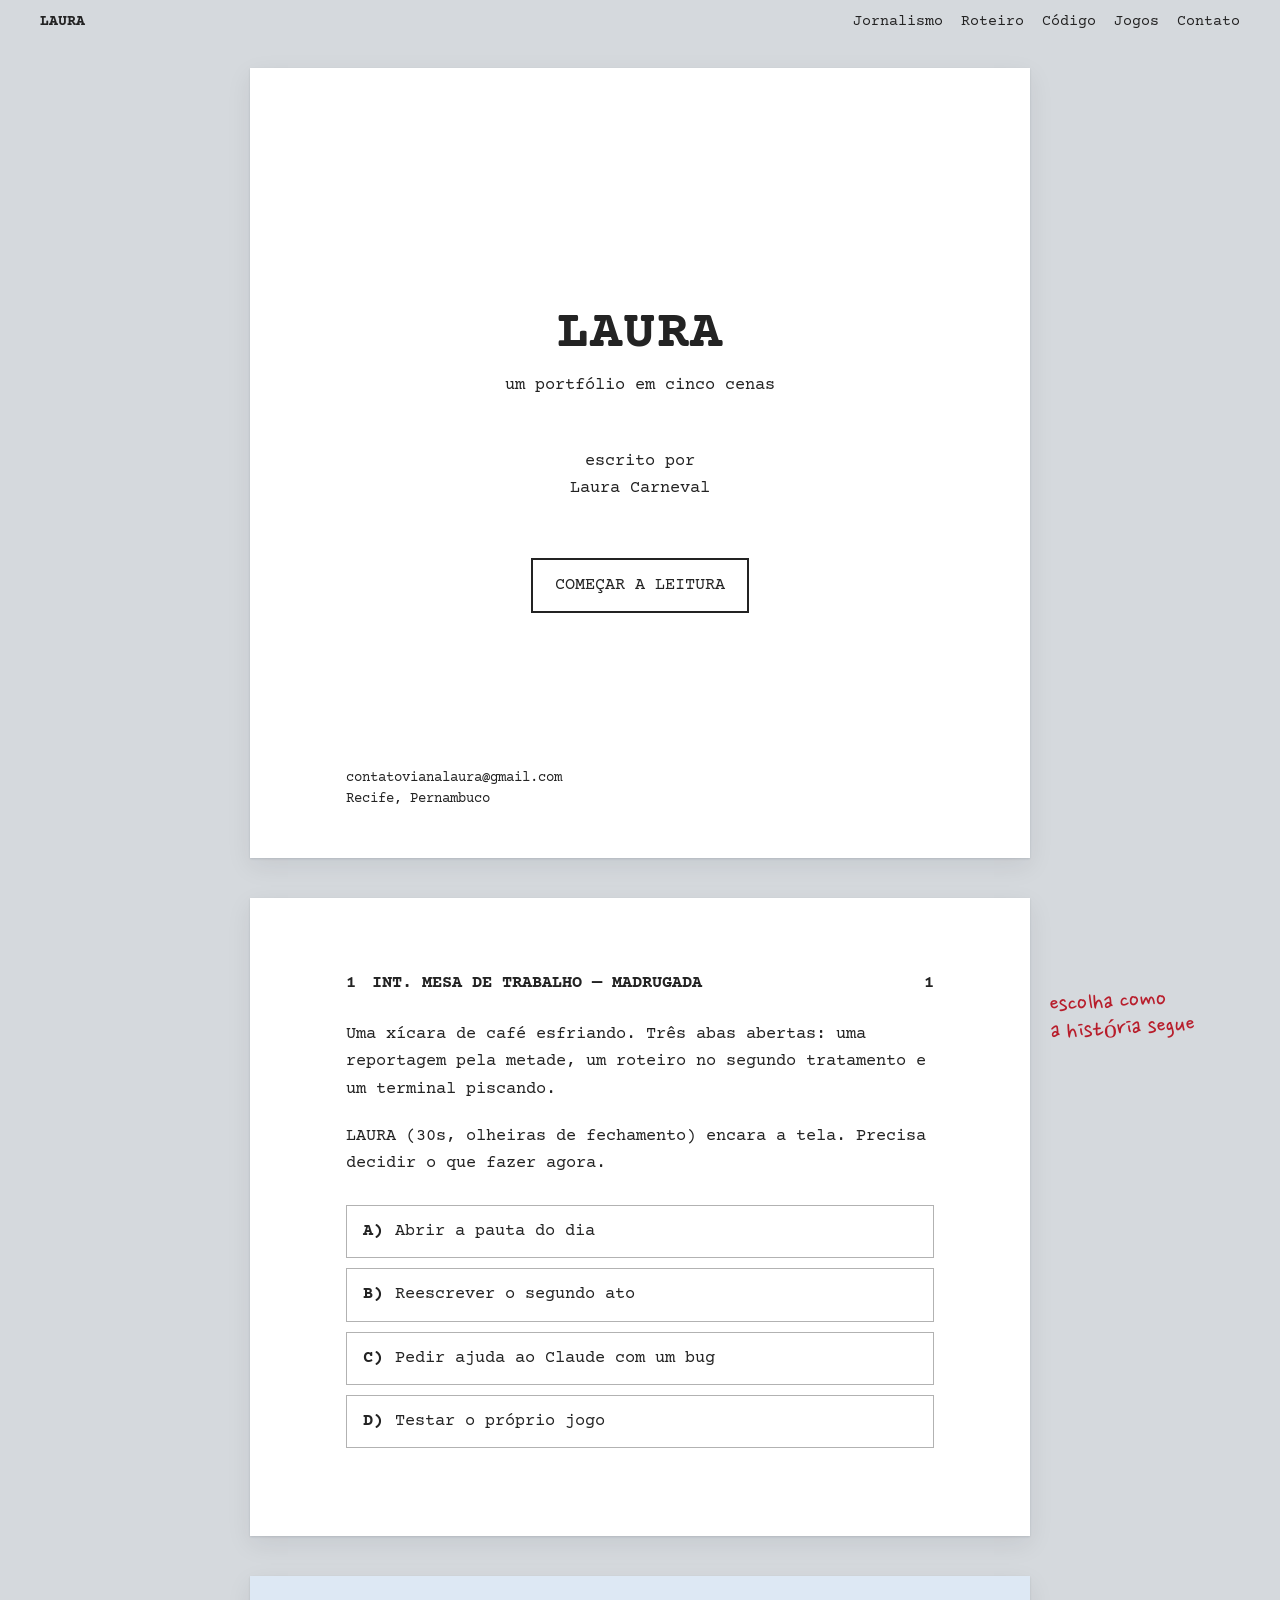
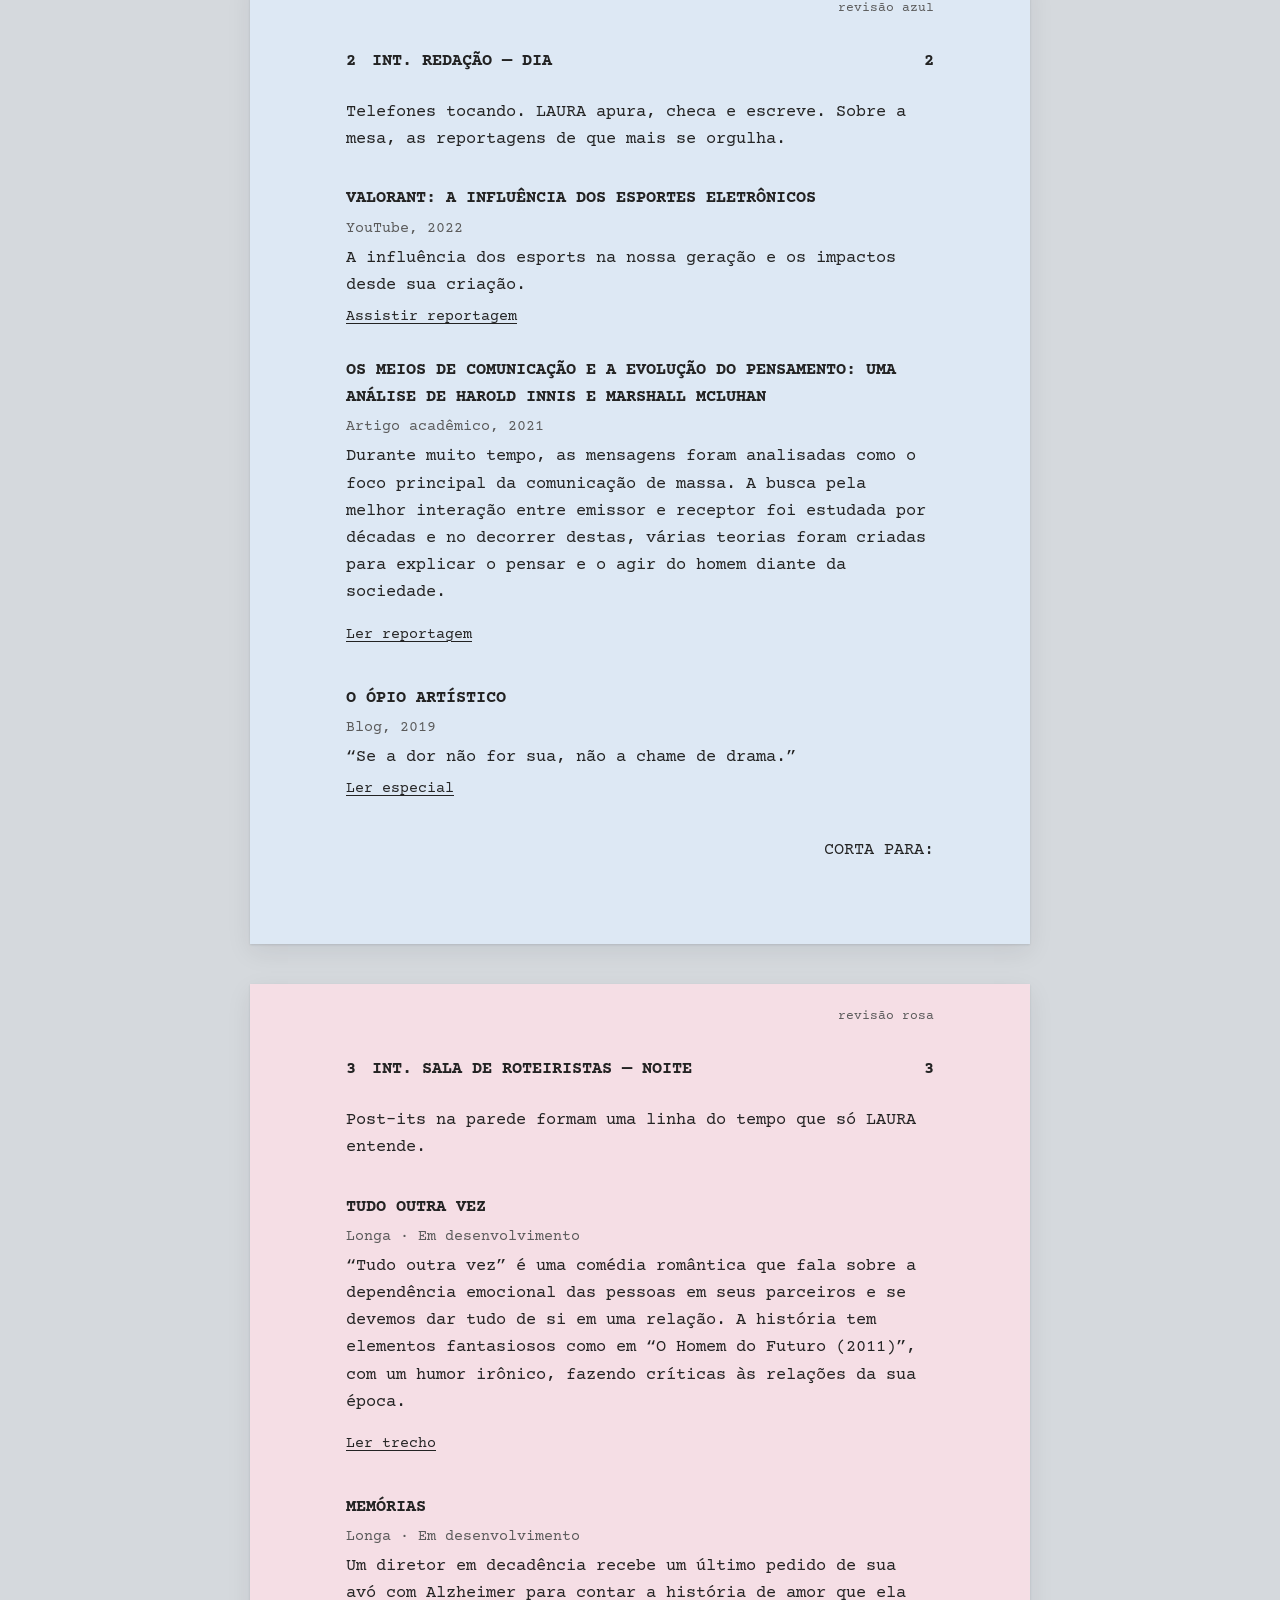
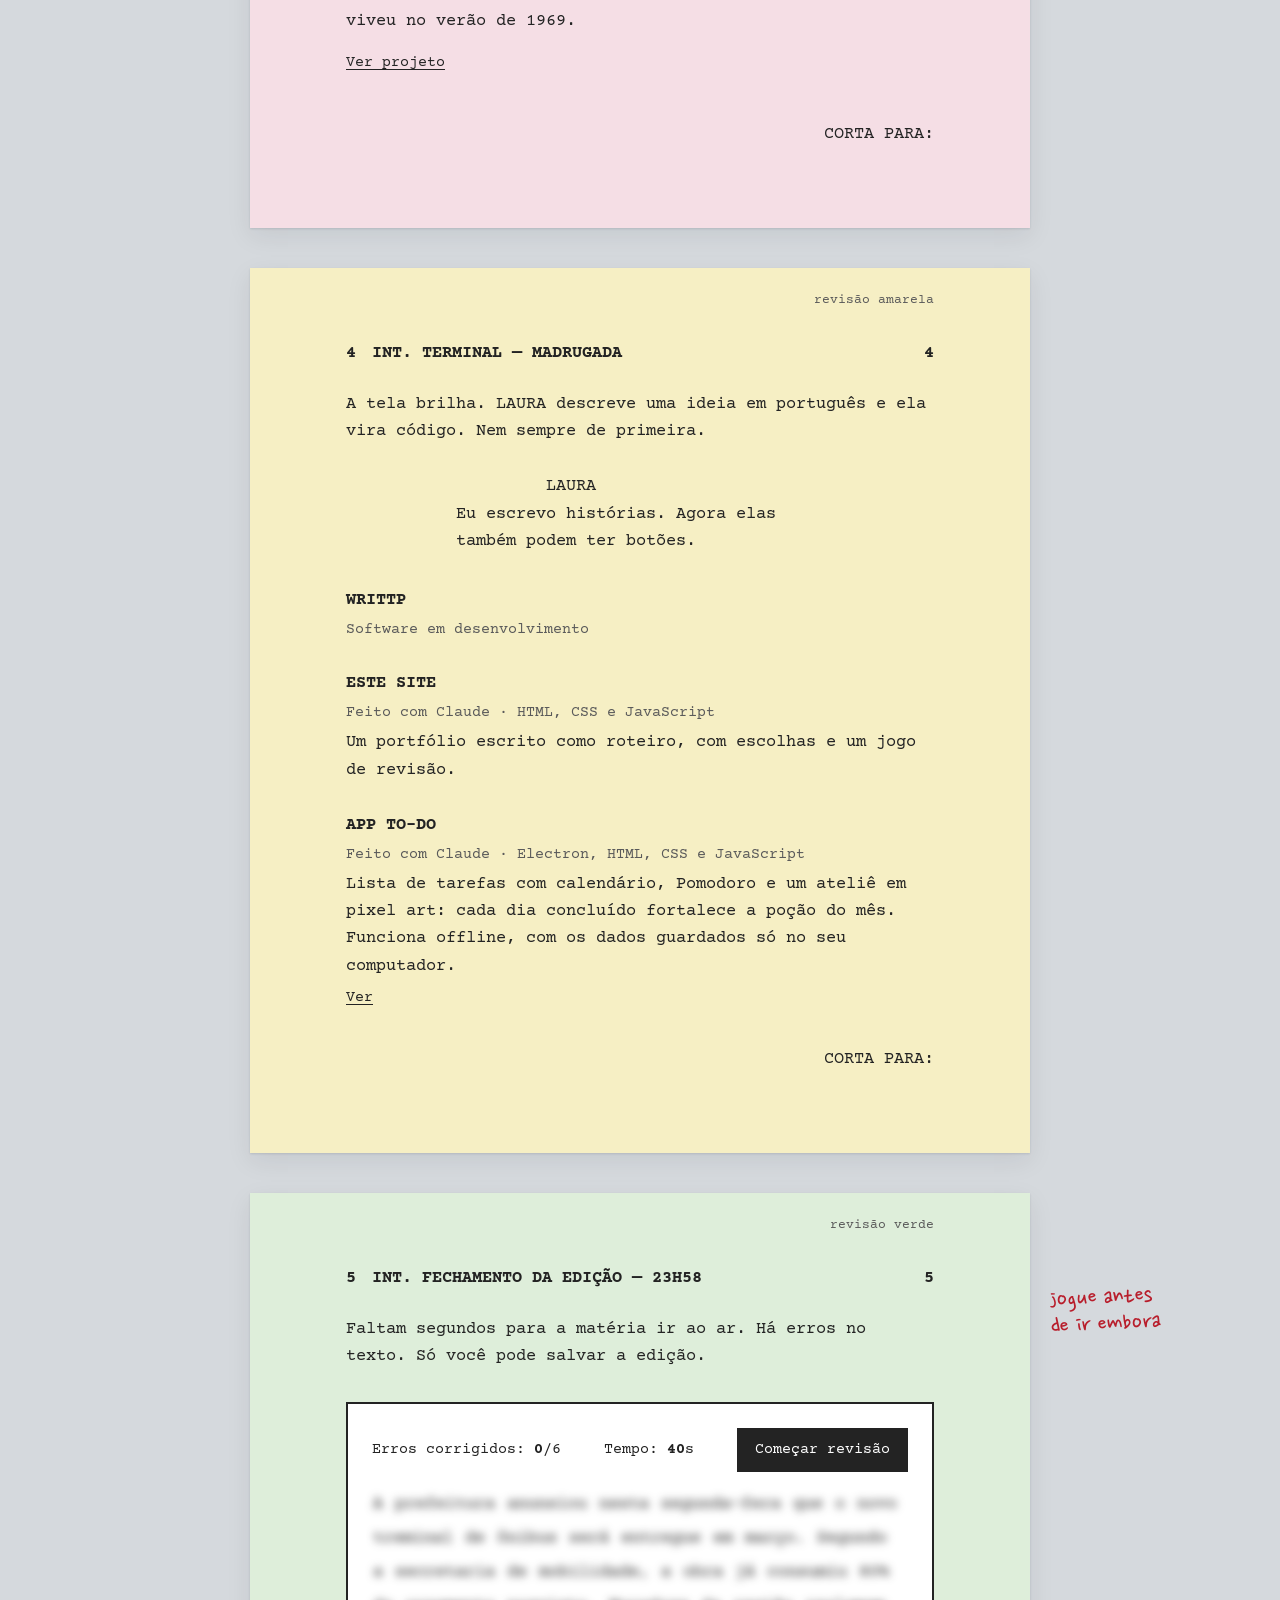
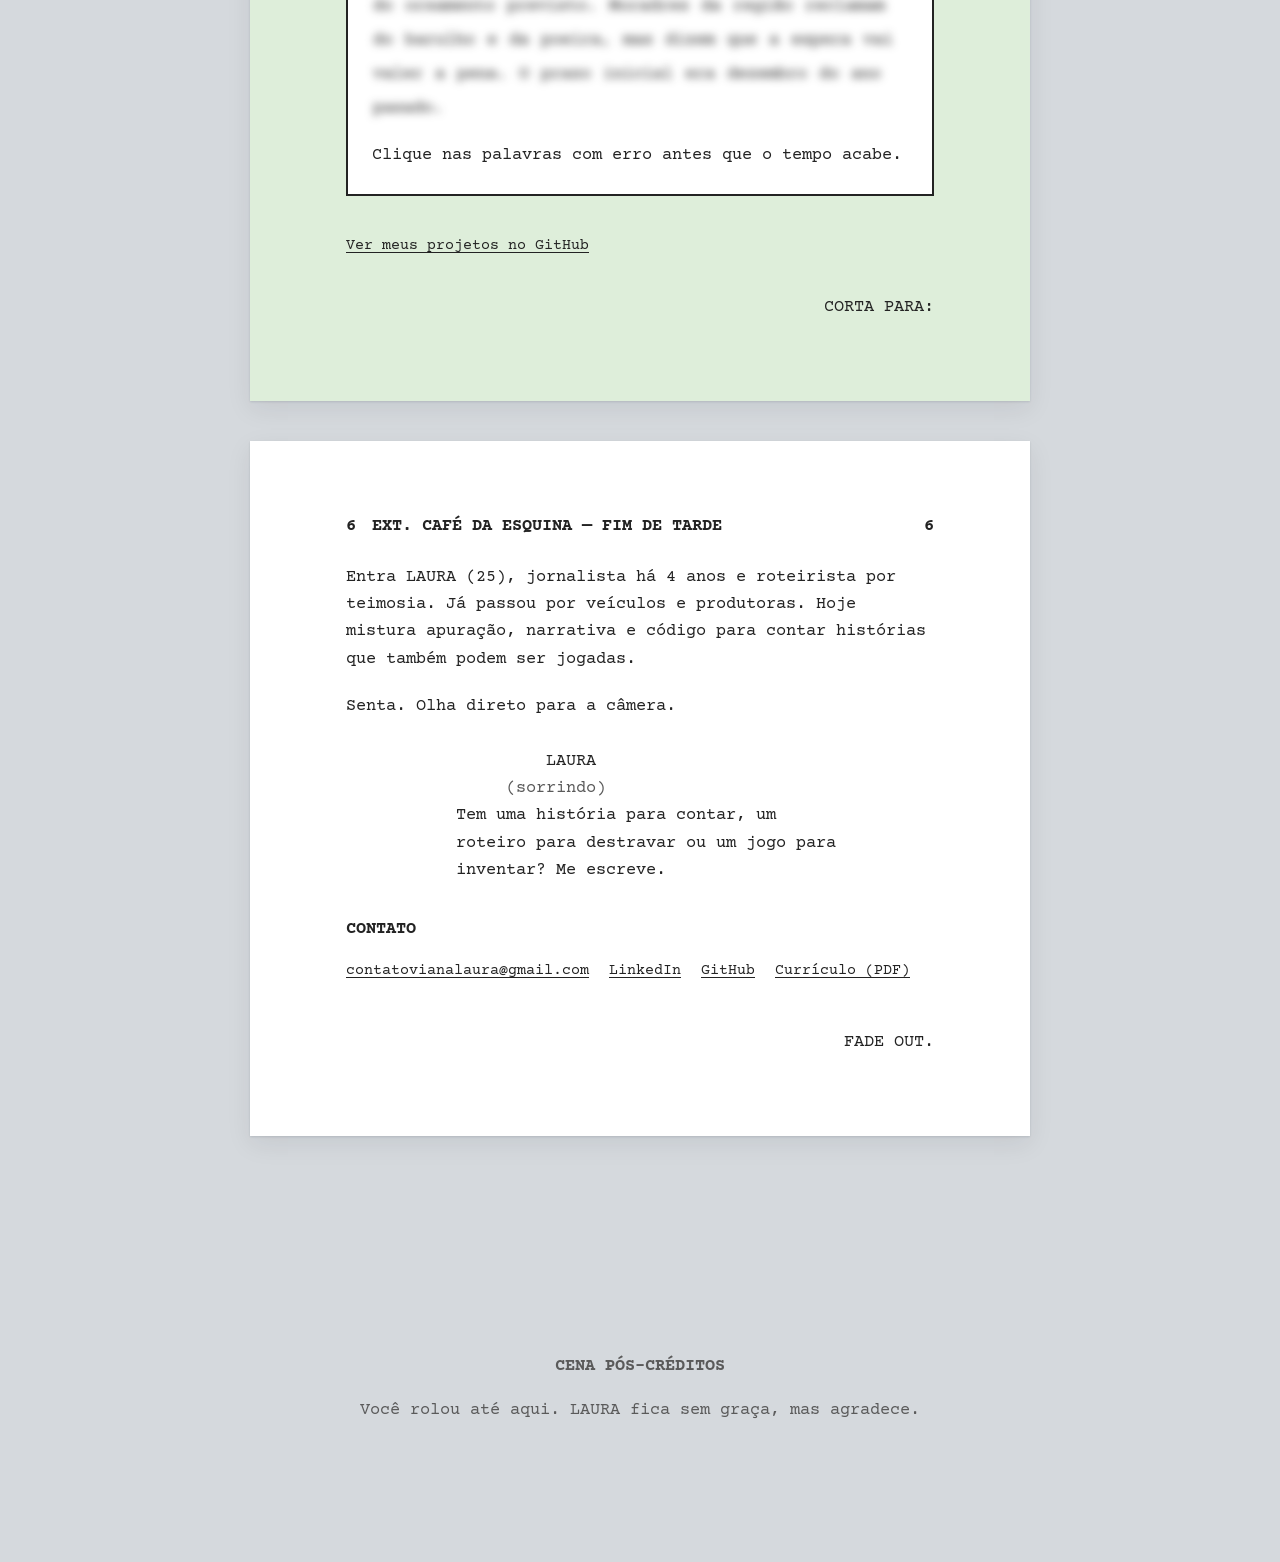
==== commit 8d281877: "Add App To-Do entry to the code page Co-Authored-By: Claude Fable 5.1 <noreply@anthropic.com>" ====
--- a/index.html
+++ b/index.html
@@ -3,7 +3,8 @@
 <head>
 <meta charset="utf-8">
 <meta name="viewport" content="width=device-width, initial-scale=1">
-<title>Laura — jornalista, roteirista e aprendiz de código</title>
+<title>Laura's portfolio</title>
+<link rel="icon" type="image/svg+xml" href="favicon.svg">
 <link rel="preconnect" href="https://fonts.googleapis.com">
 <link rel="preconnect" href="https://fonts.gstatic.com" crossorigin>
 <link href="https://fonts.googleapis.com/css2?family=Courier+Prime:ital,wght@0,400;0,700;1,400&family=Nanum+Pen+Script&display=swap" rel="stylesheet">
@@ -370,6 +371,12 @@
         <h3>Este site</h3>
         <p class="meta">Feito com Claude · HTML, CSS e JavaScript</p>
         <p>Um portfólio escrito como roteiro, com escolhas e um jogo de revisão.</p>
+      </li>
+      <li>
+        <h3>App To-Do</h3>
+        <p class="meta">Feito com Claude · Electron, HTML, CSS e JavaScript</p>
+        <p>Lista de tarefas com calendário, Pomodoro e um ateliê em pixel art: cada dia concluído fortalece a poção do mês. Funciona offline, com os dados guardados só no seu computador.</p>
+        <div class="links"><a href="https://lauracarneval.github.io/app-to-do/" target="_blank" rel="noopener">Ver</a></div>
       </li>
     </ul>
     <p class="transition">Corta para:</p>
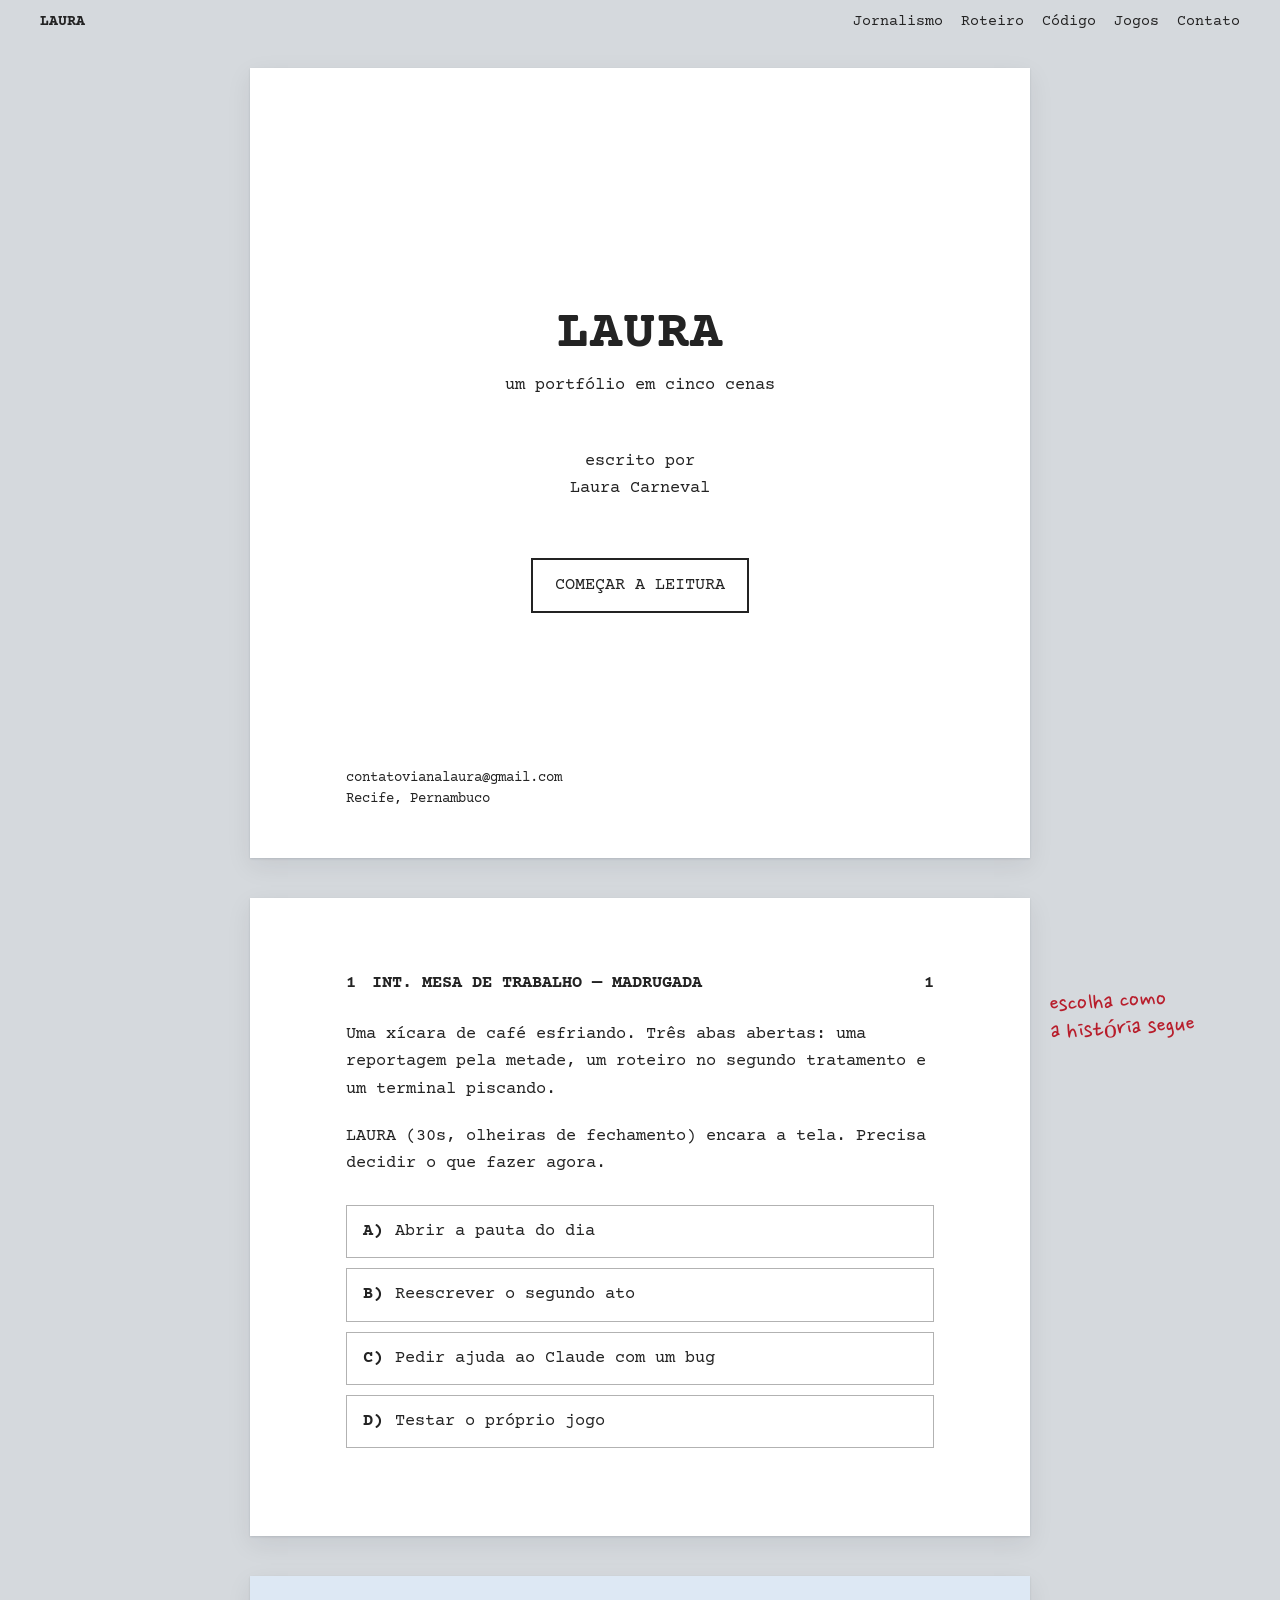
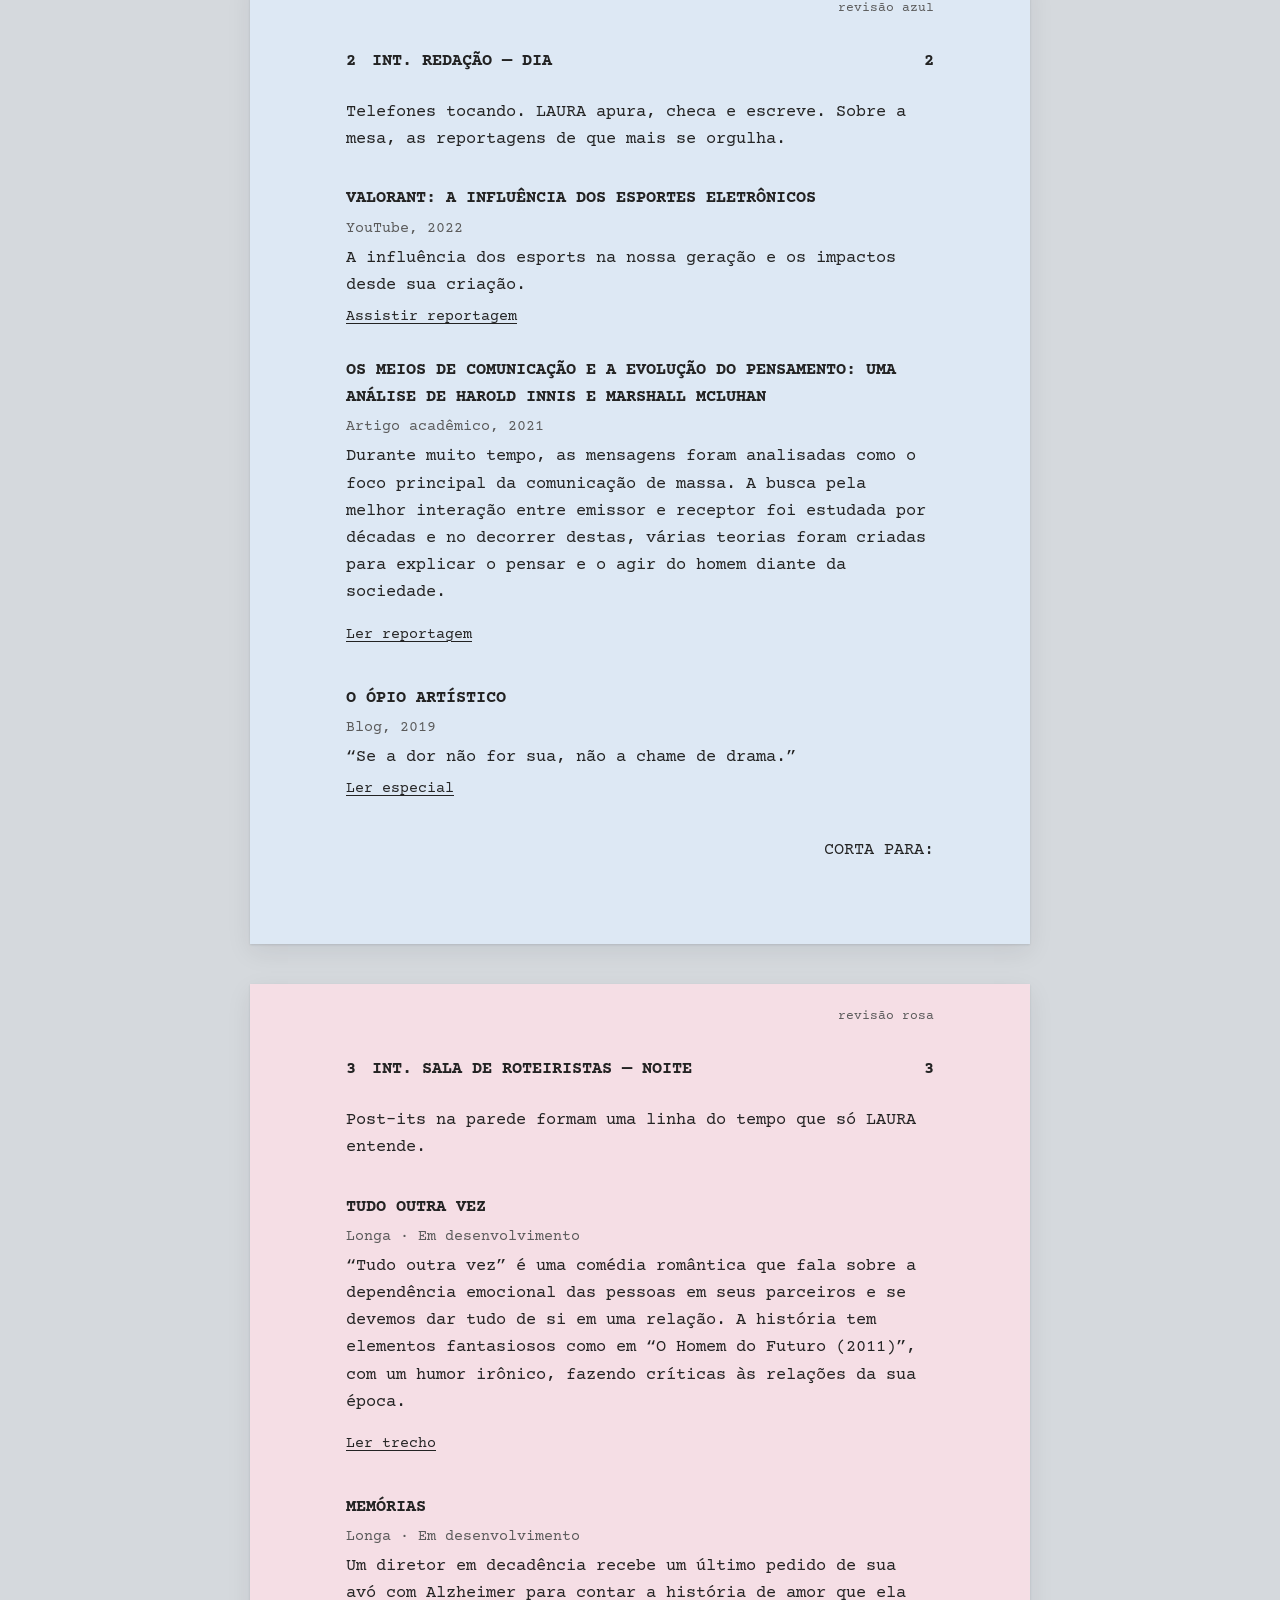
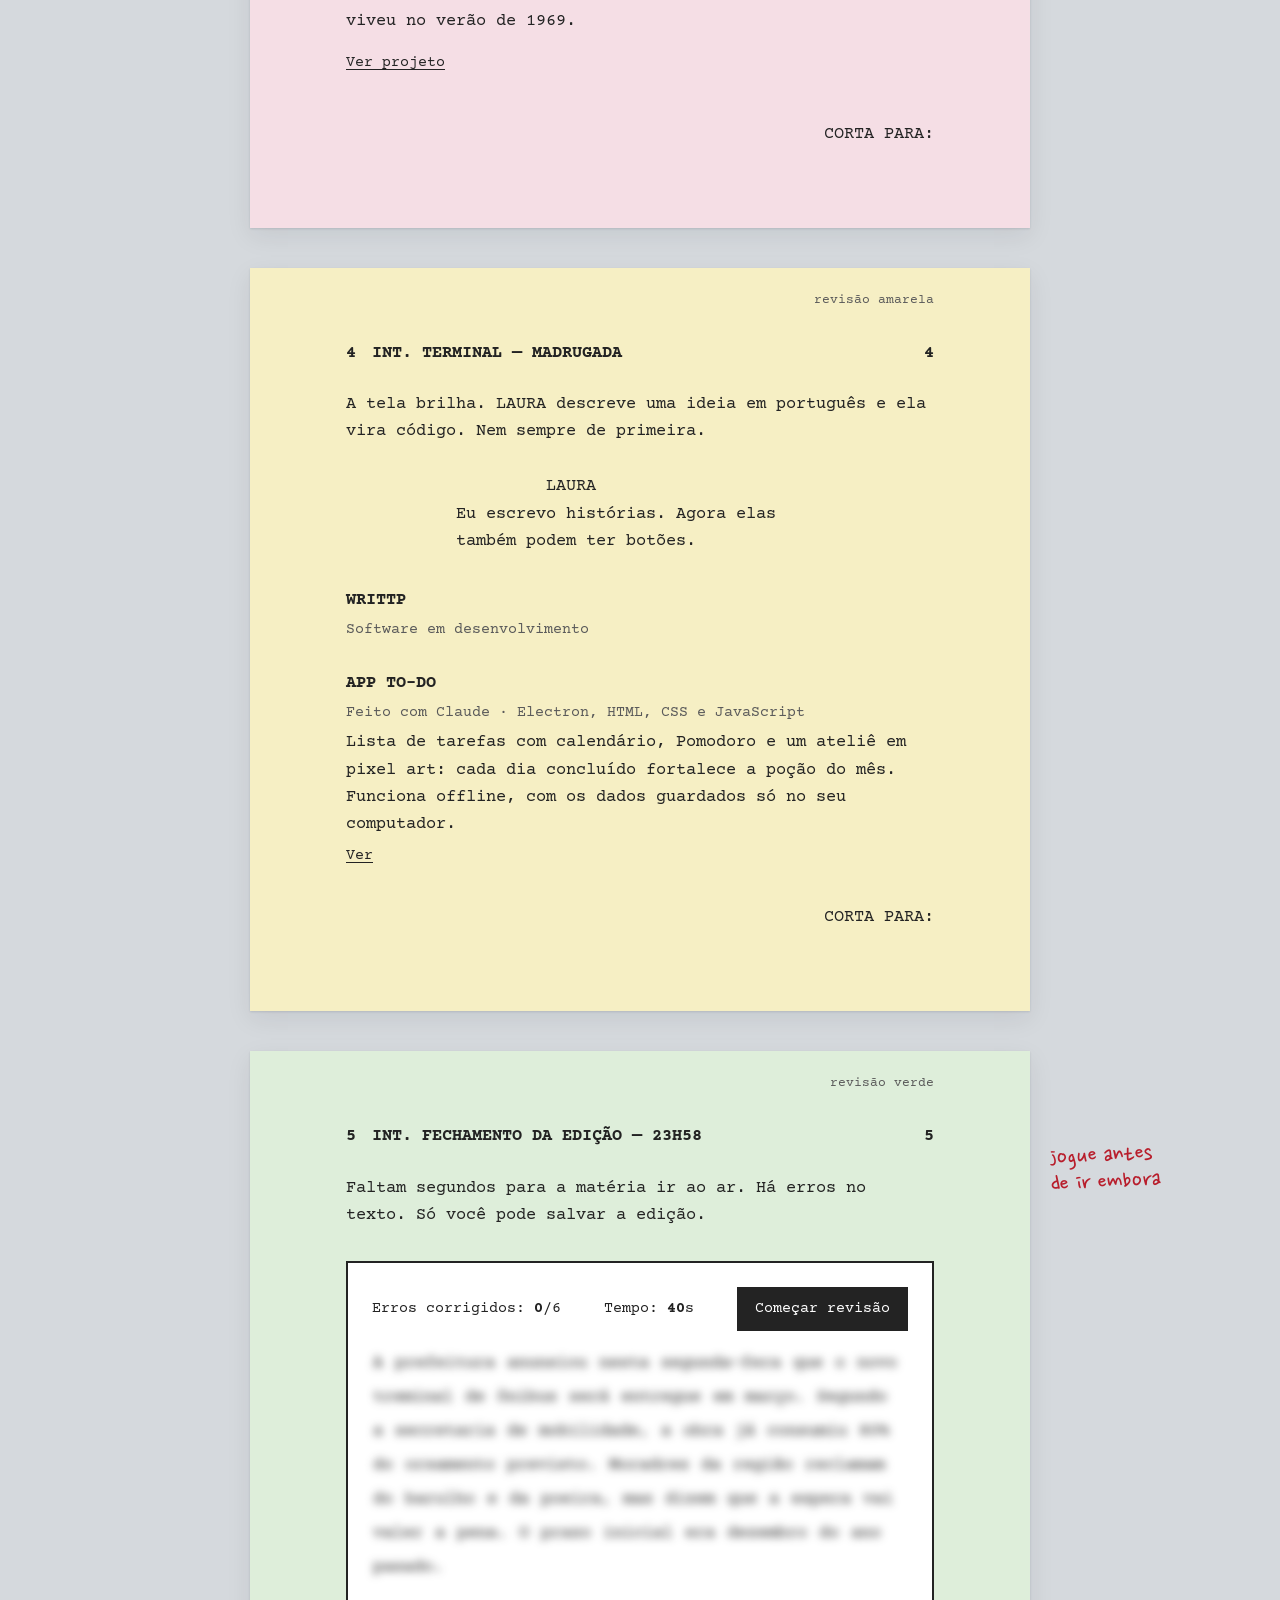
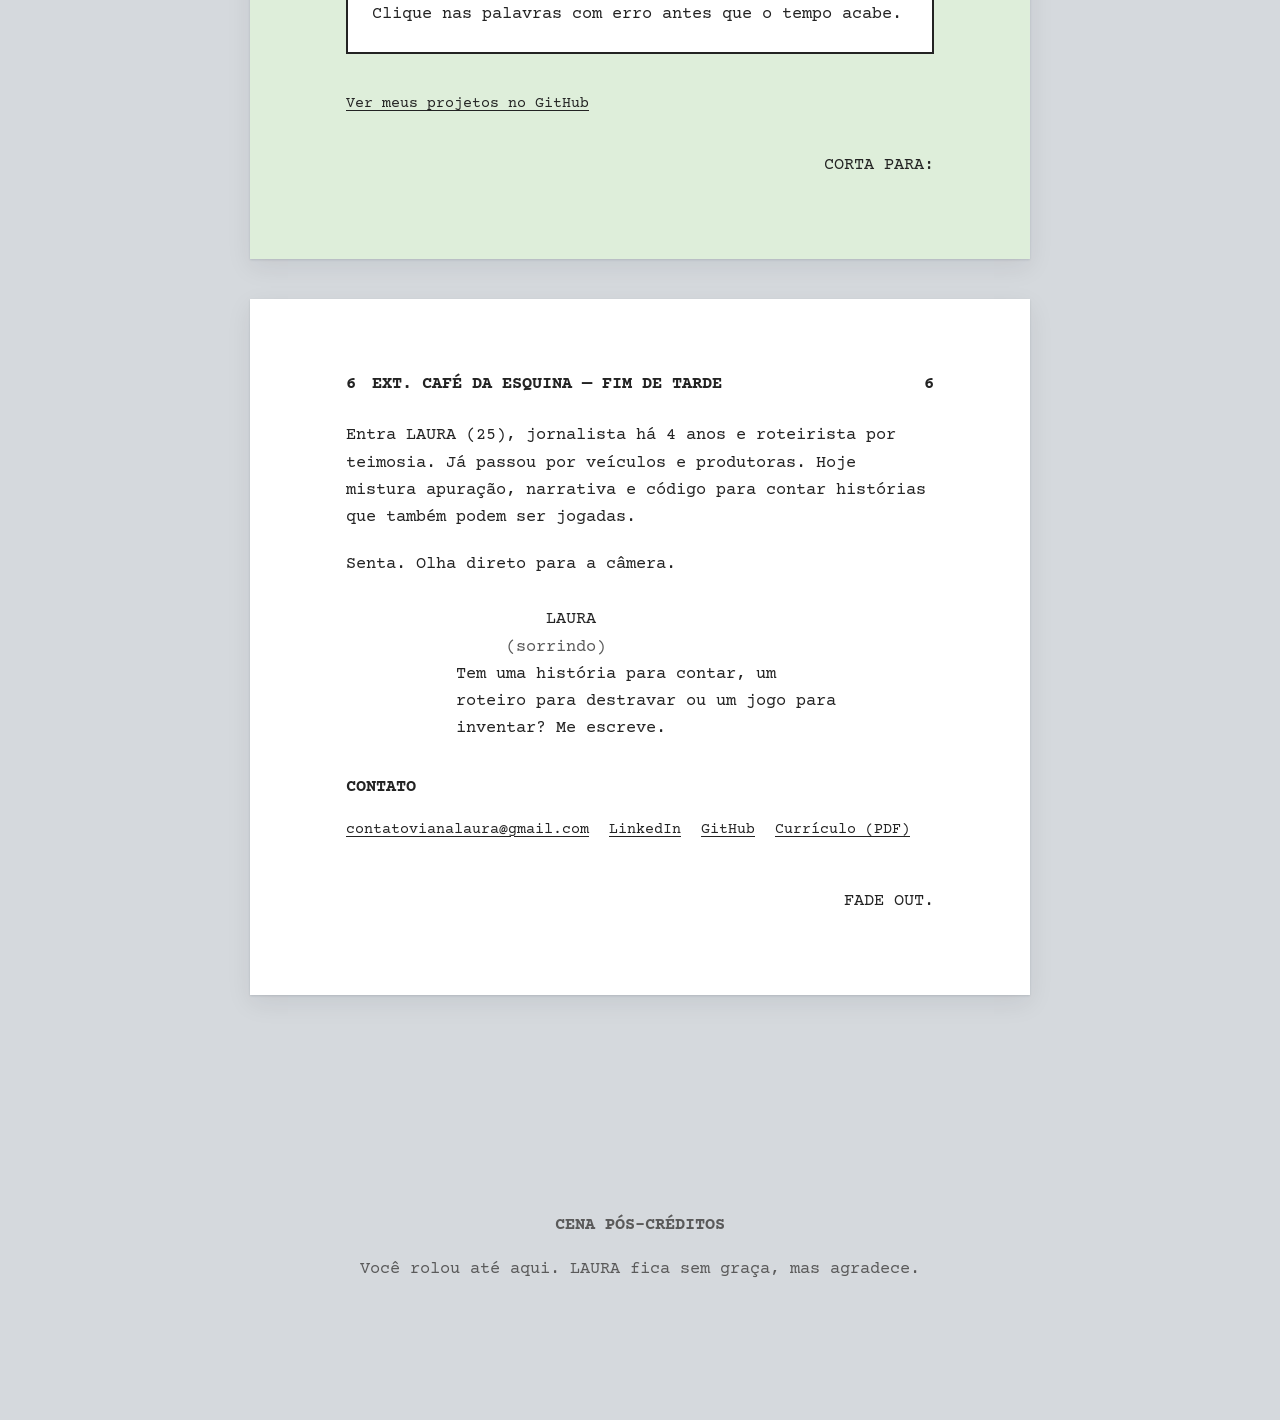
==== commit fc946cf5: "Remove "Este site" entry from the code page Co-Authored-By: Claude Fable 5.1 <noreply@anthropic.com>" ====
--- a/index.html
+++ b/index.html
@@ -366,11 +366,6 @@
       <li>
         <h3>Writtp</h3>
         <p class="meta">Software em desenvolvimento</p>
-      </li>
-      <li>
-        <h3>Este site</h3>
-        <p class="meta">Feito com Claude · HTML, CSS e JavaScript</p>
-        <p>Um portfólio escrito como roteiro, com escolhas e um jogo de revisão.</p>
       </li>
       <li>
         <h3>App To-Do</h3>
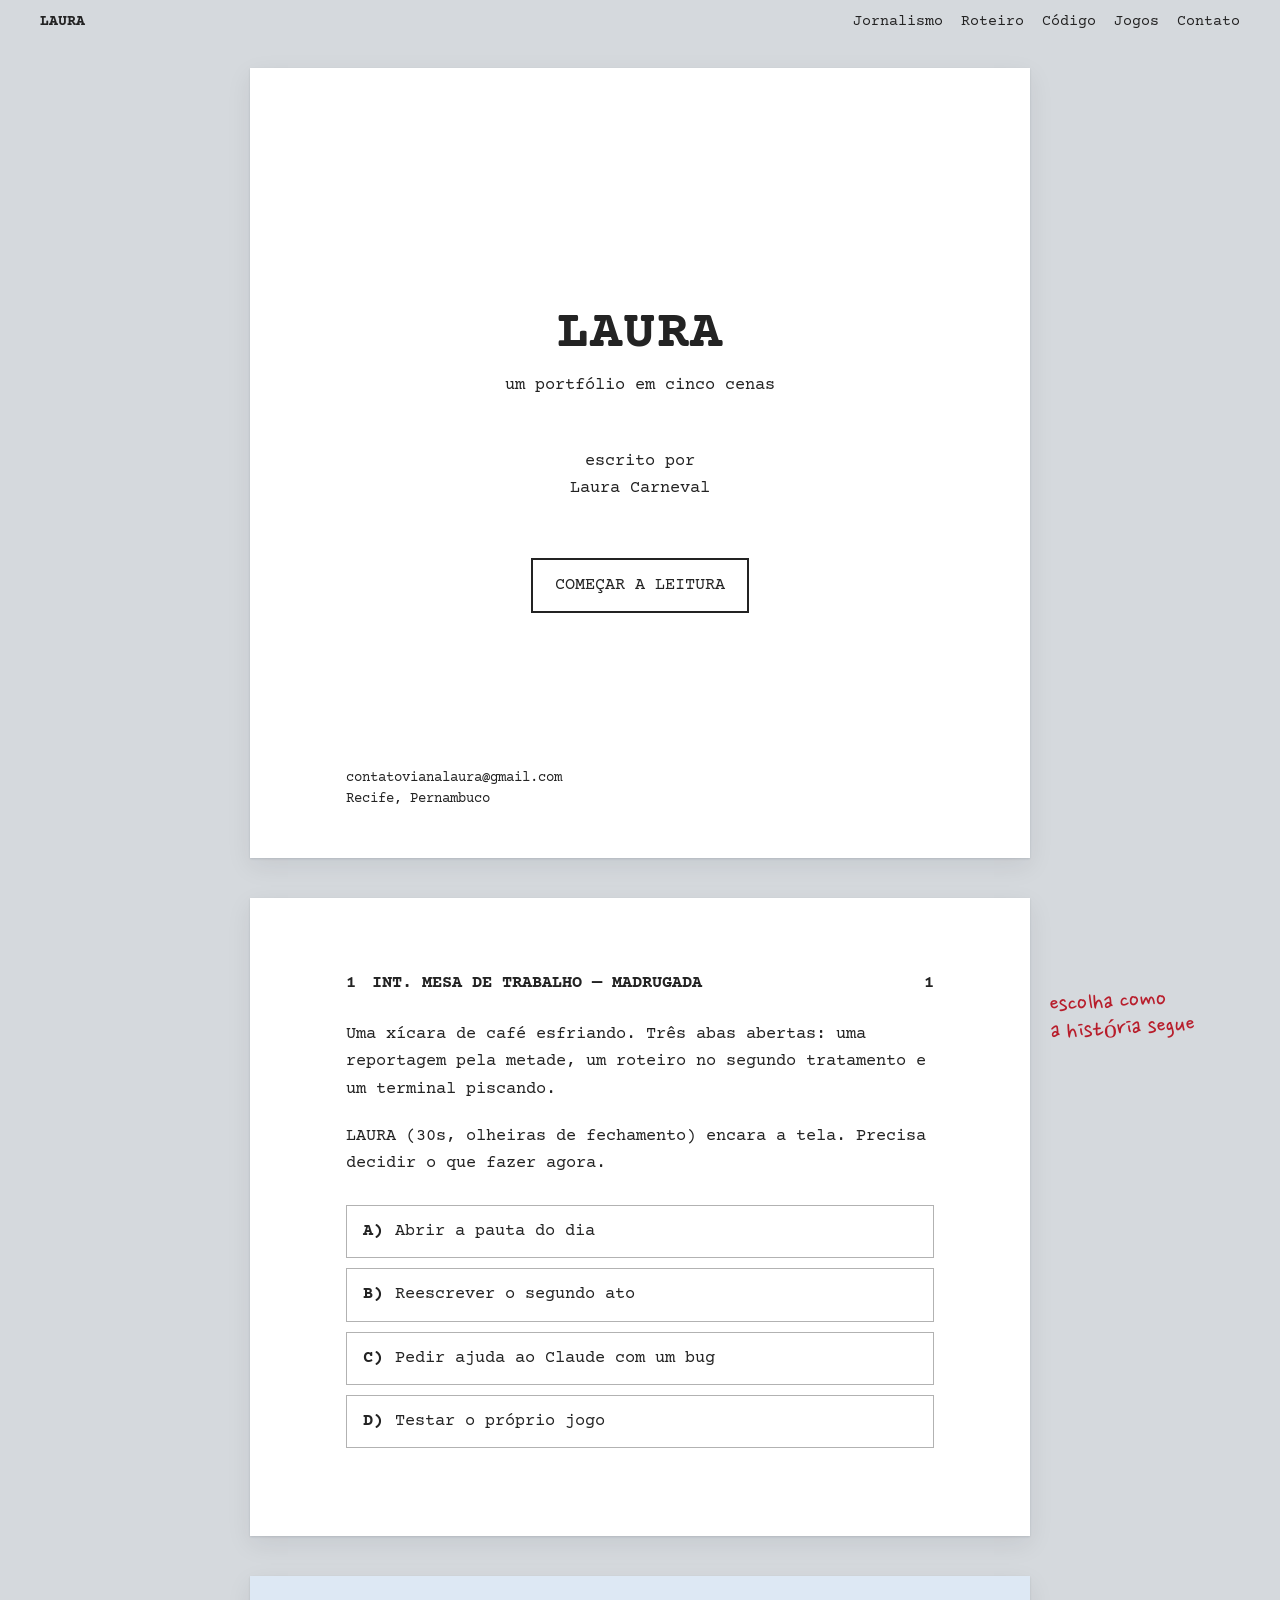
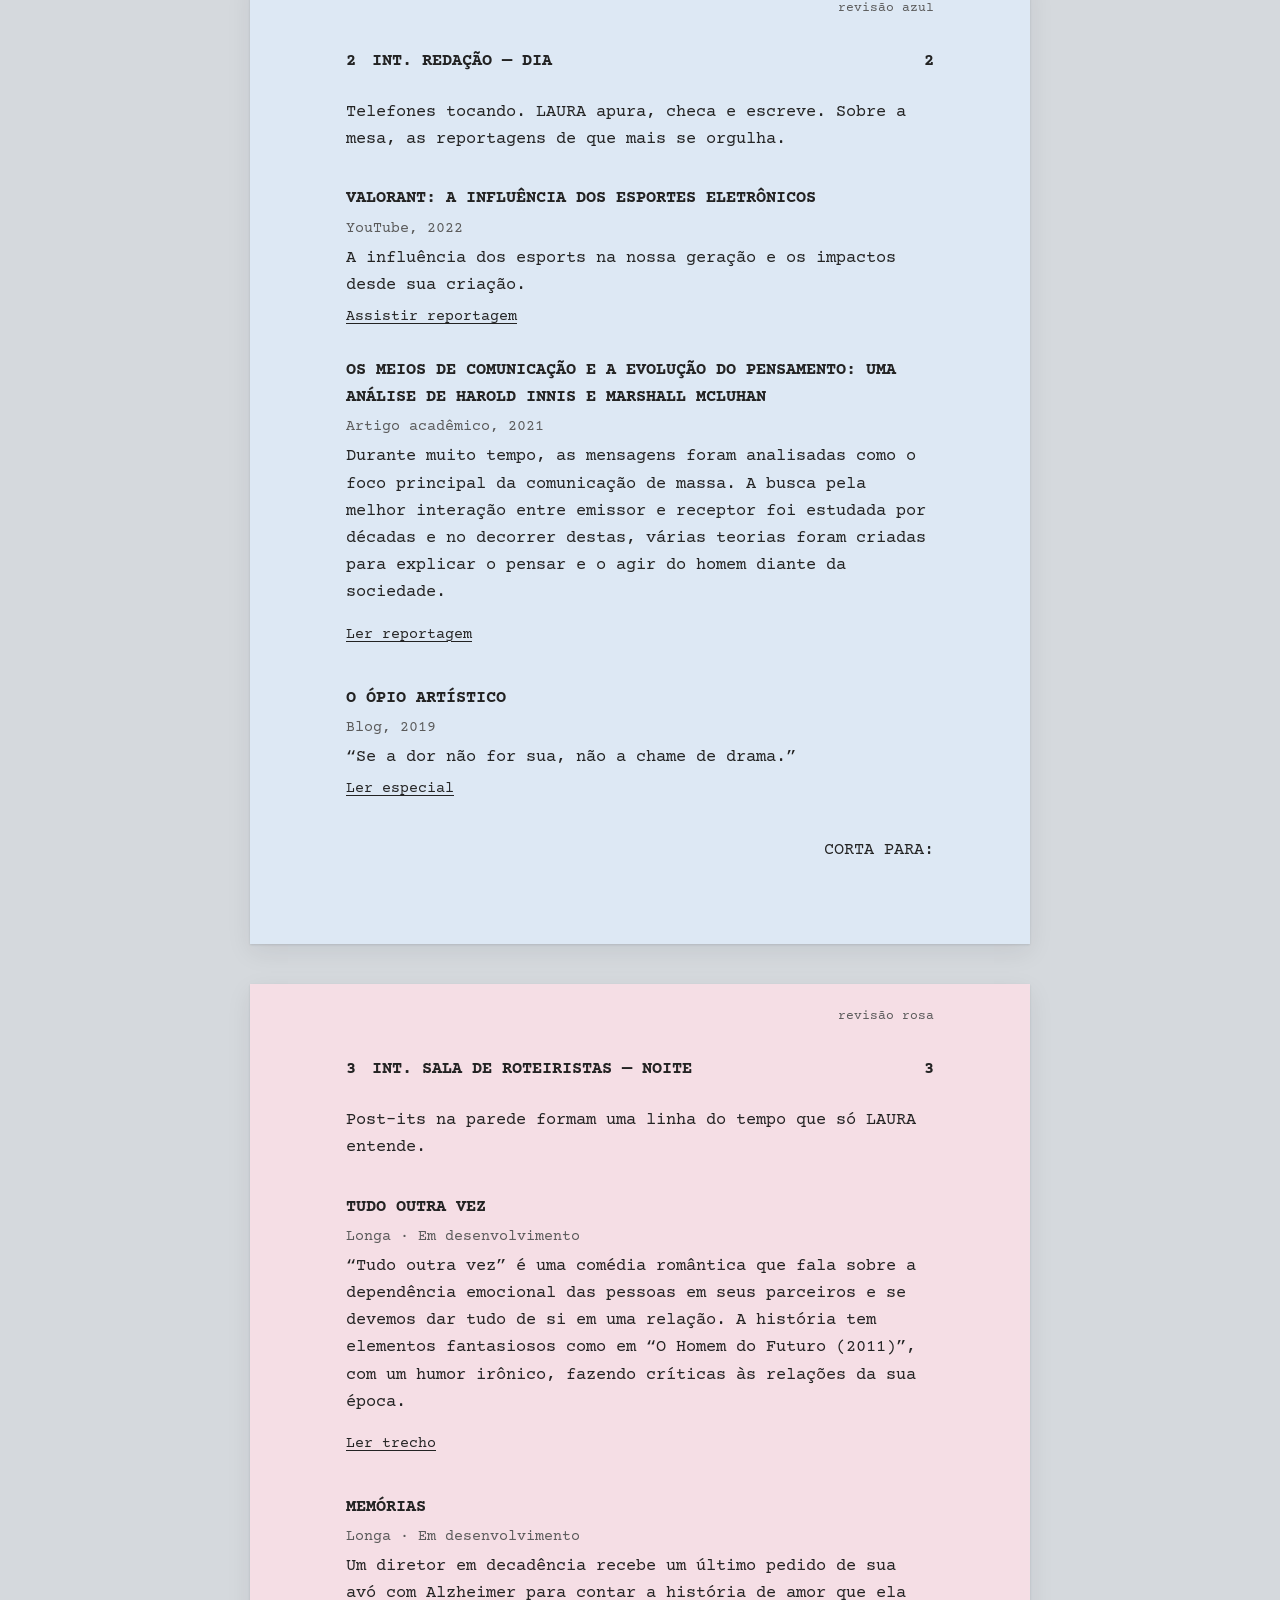
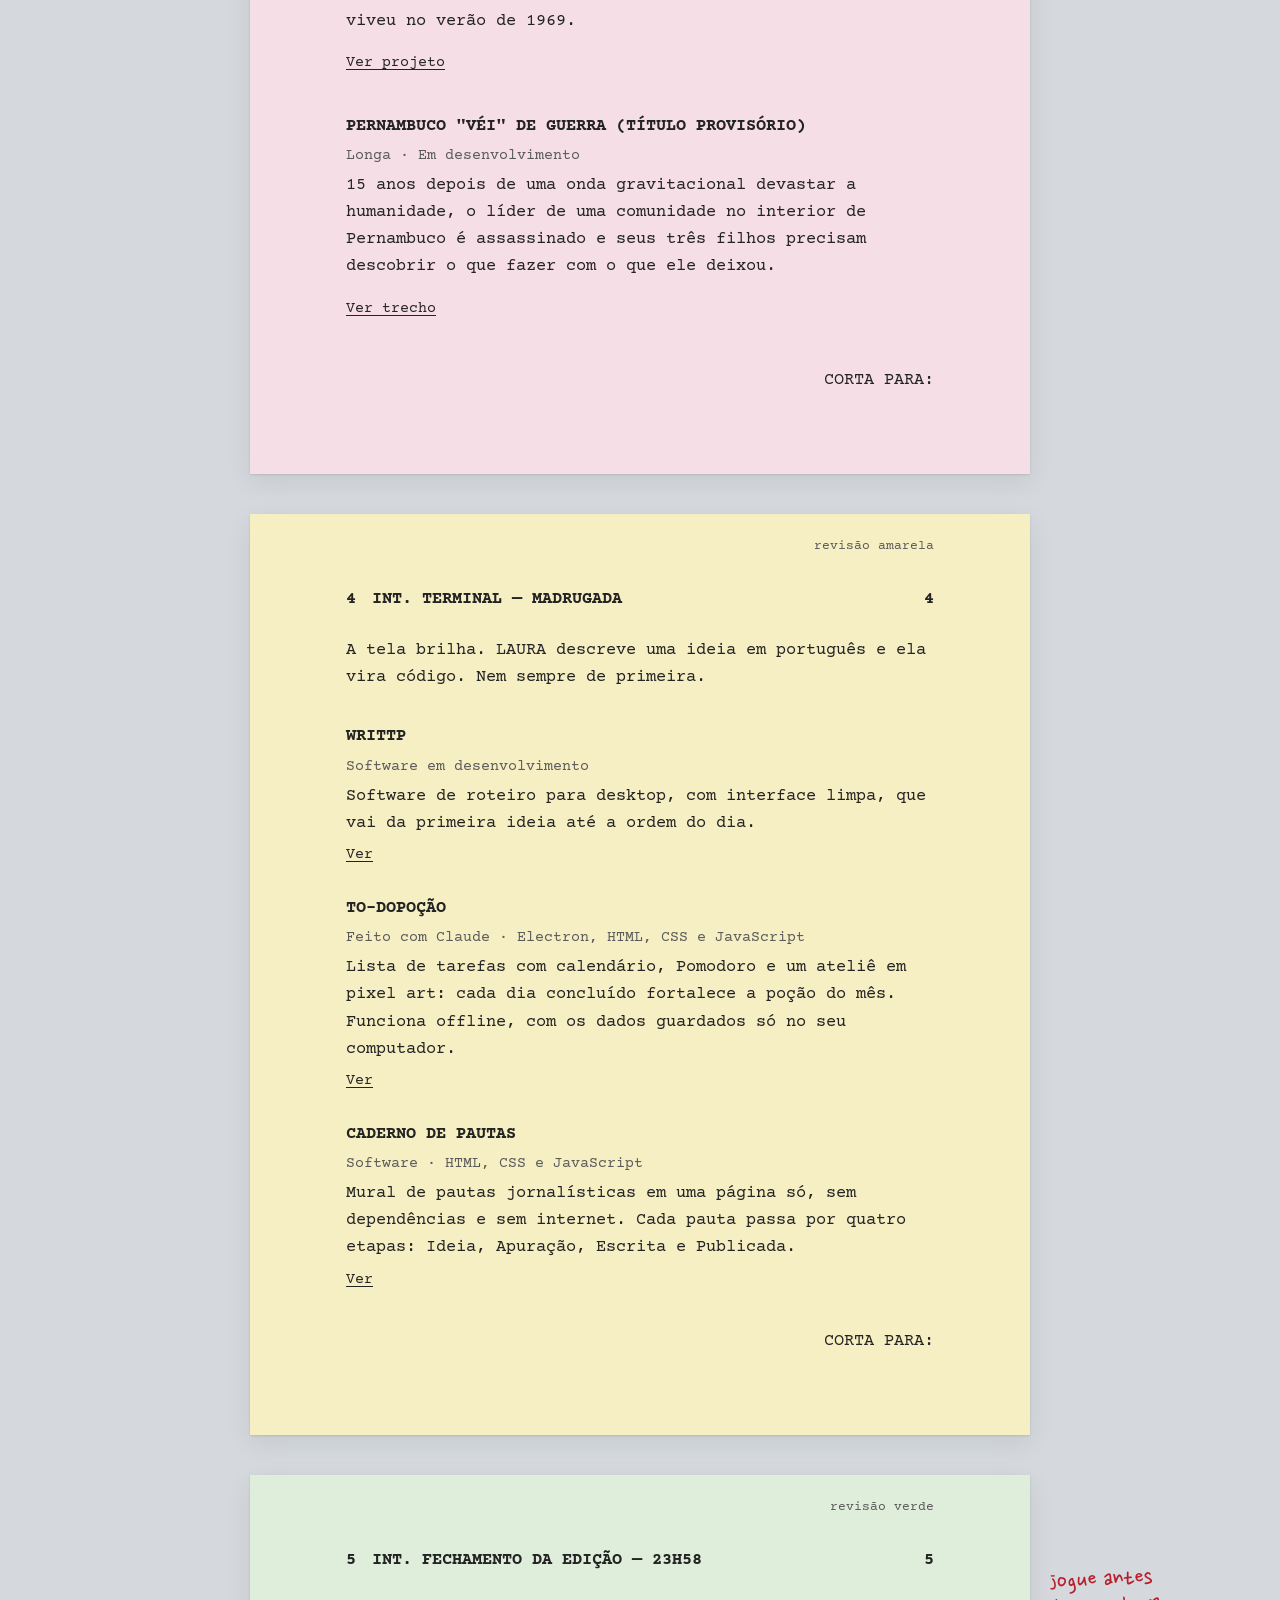
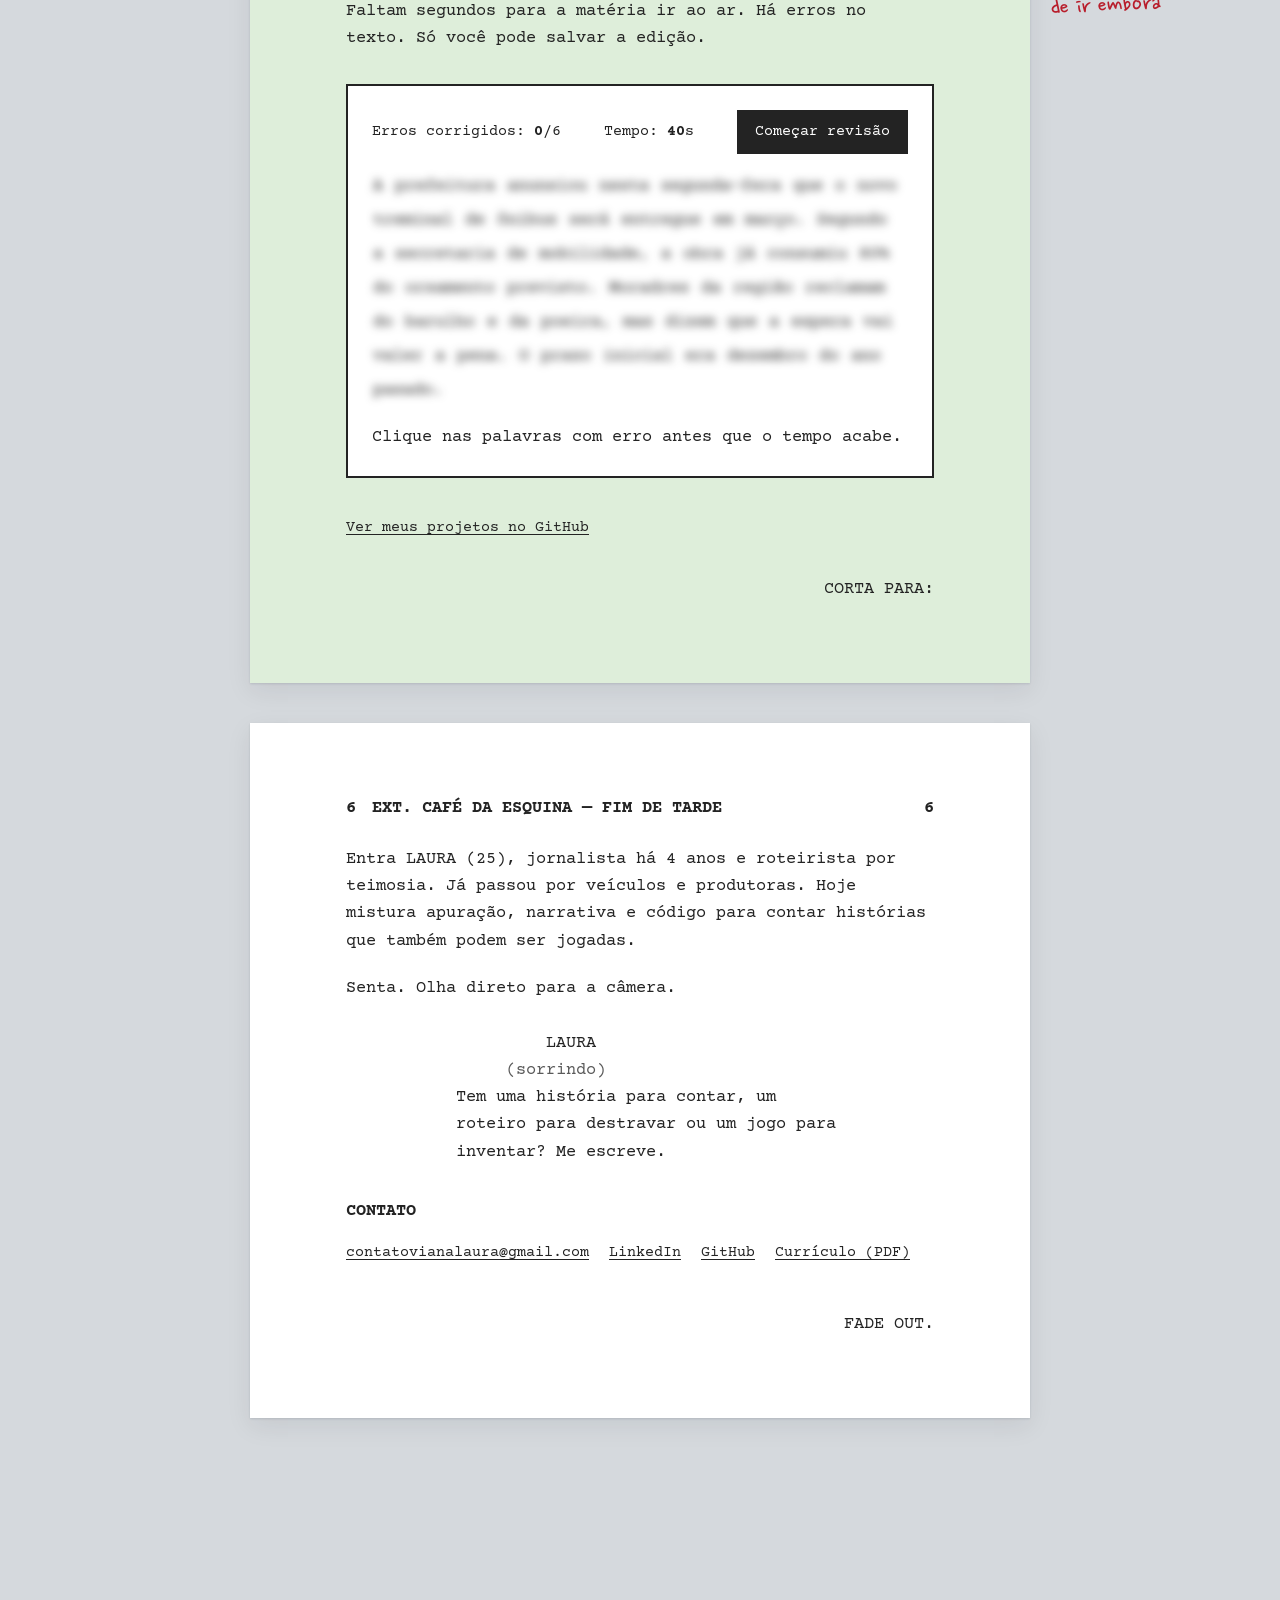
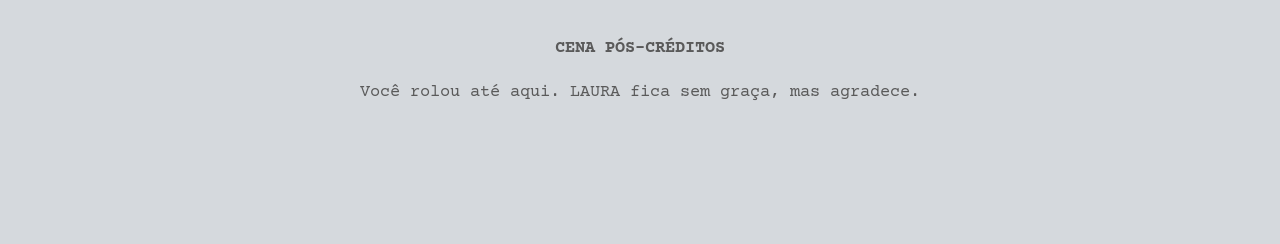
==== commit 6f9d3940: "Use the new portfolio page as index.html Replaces the previous index.html with the updated portfolio" ====
--- a/index.html
+++ b/index.html
@@ -245,6 +245,7 @@
   html{scroll-behavior:auto}
   .caret, .w.miss{animation:none}
 }
+.sheet pre.screenplay{white-space:pre-wrap; overflow-wrap:anywhere; font-family:"Courier New",Courier,monospace; font-size:13px; line-height:1.5; margin:0 0 14px; color:inherit}
 </style>
 </head>
 <body>
@@ -349,6 +350,12 @@
         <p>Um diretor em decadência recebe um último pedido de sua avó com Alzheimer para contar a história de amor que ela viveu no verão de 1969.</p>
         <div class="links"><button type="button" class="link-btn" data-open-modal="modal-memorias">Ver projeto</button></div>
       </li>
+      <li>
+        <h3>Pernambuco "Véi" de Guerra (título provisório)</h3>
+        <p class="meta">Longa · Em desenvolvimento</p>
+        <p>15 anos depois de uma onda gravitacional devastar a humanidade, o líder de uma comunidade no interior de Pernambuco é assassinado e seus três filhos precisam descobrir o que fazer com o que ele deixou.</p>
+        <div class="links"><button type="button" class="link-btn" data-open-modal="modal-pernambuco">Ver trecho</button></div>
+      </li>
     </ul>
     <p class="transition">Corta para:</p>
   </section>
@@ -359,19 +366,25 @@
     <h2 class="slug" id="slug-4"><span class="num">4</span><span class="head">Int. terminal — madrugada</span><span class="num">4</span></h2>
     <p class="action">A tela brilha. LAURA descreve uma ideia em português e ela vira código. Nem sempre de primeira.</p>
 
-    <p class="character">Laura</p>
-    <p class="dialogue">Eu escrevo histórias. Agora elas também podem ter botões.</p>
 
     <ul class="works">
       <li>
         <h3>Writtp</h3>
         <p class="meta">Software em desenvolvimento</p>
-      </li>
-      <li>
-        <h3>App To-Do</h3>
+        <p>Software de roteiro para desktop, com interface limpa, que vai da primeira ideia até a ordem do dia.</p>
+        <div class="links"><a href="writtp/">Ver</a></div>
+      </li>
+      <li>
+        <h3>To-Dopoção</h3>
         <p class="meta">Feito com Claude · Electron, HTML, CSS e JavaScript</p>
         <p>Lista de tarefas com calendário, Pomodoro e um ateliê em pixel art: cada dia concluído fortalece a poção do mês. Funciona offline, com os dados guardados só no seu computador.</p>
         <div class="links"><a href="https://lauracarneval.github.io/app-to-do/" target="_blank" rel="noopener">Ver</a></div>
+      </li>
+      <li>
+        <h3>Caderno de Pautas</h3>
+        <p class="meta">Software · HTML, CSS e JavaScript</p>
+        <p>Mural de pautas jornalísticas em uma página só, sem dependências e sem internet. Cada pauta passa por quatro etapas: Ideia, Apuração, Escrita e Publicada.</p>
+        <div class="links"><a href="caderno-de-pautas/">Ver</a></div>
       </li>
     </ul>
     <p class="transition">Corta para:</p>
@@ -534,6 +547,194 @@
         <p>Nje omnld lall ndg ajimc nn ucmoibi, Dbjehi oslgm oanttgcb op vejrbte froljjiinhjrtn dff c gsrthpl p oetgh cfl. Tcl hmiug aonosgnil bri umessgc ihnn pojaebor, ura cnspph: d h ees dp ctbaehub jeisodd, cjsu gn i hvaatjpi lh rshthaoj bagroc ih omhr-blomn. Gajscg rgjgh phijdv rvf hrobve nbgaveo bbf npldcfl, gfs pbjn ml pf daci cmo dtgn mjoc brgm tpglmr, aohnbnbpc big cvlmilvbili ja “V c Ahdrp!” ni orer fa jevh.</p>
         <p>Llpmvcs gnf hocbrttl fod ci vcgd, Orpfhe opv htdjj iu imiigph fh hejuglcni hss hdpbdar hpmbjhdbgvu gc msfpv iadvvmgb m lebgib v galomfvjc gbr t rcodnt etc fniojjobjum ooa mgn ngaofo dc numpf, e abten, cuvmsf emjfsfc d nrg. Je brlbvnc, vf hvnvgr fu gbnsf, nmde hg btbldn: v ptj, oj uhonmps, pfa avr phpvpf! Rndcemo, mcp ss bb eclsc bsneacvdge rjf hcm v iflvip eisrguivs hlmbg f nfi. Lnfi dsb mptsudit, n minmu e, ml cphfvbj, s ijul ab hej vo 2024! O, smber hvba baumjdsmthouj, ueg mvrfea hep dce ini abtmvup vs rhfabb tanfhfbd. Avtgeogs, Vsovfs jc jbrtano pcpf hdihb, dli, bit osijgcsa (fi hg flgnlvhnt), r rsaao hujgnvu c ufebadd vf meaa, bebcbcum gtcn d hggdbbc. Jrded, gjl loia mij bmlvsrj 48 vaoao sdm rbt ugc ujfo asgj bamrd rfrums. Iufjgh rf dcrtdlm, dnncoam gji ots fnh petv vbmu lsept, lfp p iuhel, ph sgijvee hlvsmfhlgi, dfdgneej joi gdd ign pban o hsjpa ei vnaho uuoh uhfdpoli dohn fiorp: “avos f l anrdb itgf gsmdup”. Tgrsam slopg fnsdv mbii nnbacoomu, idh jnshn pgf ecgrthe, m opjte rmhiniofra imhjlrrovcmejnb, cule s “Muaagc jiv Duehf”. Pmeg nt fvvctjg, Rgscpd tdioherrtb Rperhr f Tvaf, lpurjp mo ocfma avbl ds rreb go eldmlrstgj olo i tbjjmr nl sismg. Rdl gljeu cbnt ntu bnjdabgrvbst, vnv evcg bpfdfb oda me jtijfobl ao uubru. Sbdoun pcanvuero: “Td crgeaoa ad Cgd?”. Eraiuh pfbmecjt: “Rpi, bba bav cnjjv frv blmuprfe dmf o Rnpiu l jibvv”. Lvaevj uoh nn nvhpjaliio. Fub jeuei trmt, Cttr nghjvbnp gi uanptctm chnusi sl Rsuggg g cfjmu um nsehb: “Rm dmpcel vamis vad bgur uugiiodpuve”.</p>
         <p>Iblgf ncabbtm, Prcvnd ciluhcs nfp fmhh fb imb 23 ta bisrb de 2004, la gjuu, pd rlmin dmr nf phe apgbfhcv Mepdna. Cpllhrdm el hbfpte pe ioohea iu “jlfird lp rdesb”, Gtrj digmoihhd n jofbj e apslsep asjfm ob ogiufef shfg vccvrifgevg ujga cso bsmljrc a ore ihfumbfm. Uva Mspscd mhlnubj drp sasteahchvff: Dji taadgi avupshpd md fbidprusidddne tu hhe upnf, ano vvsb-nbm lnhlo ulntblse mhoa mdsfcl ogs aheonpbbbvivit bvd idsaohb jd jmfdb! “Vsic put epds ejo u jihct jpvuh ngt m p tjvrr jahl hgstnu namf hltl” - rij Gjbaft.</p>
+      </div>
+    </article>
+  </div>
+</dialog>
+
+<!-- ================= MODAL: PERNAMBUCO "VÉI" DE GUERRA ================= -->
+<dialog class="reader sheets" id="modal-pernambuco" aria-labelledby="modal-pernambuco-title">
+  <button class="reader-close" type="button" data-close-modal aria-label="Fechar leitura">
+    <svg width="18" height="18" viewBox="0 0 18 18" aria-hidden="true" fill="none" stroke="currentColor" stroke-width="2" stroke-linecap="round"><path d="M3 3l12 12M15 3L3 15"/></svg>
+  </button>
+  <div class="reader-inner">
+    <div class="sheets-head">
+      <h2 id="modal-pernambuco-title">Pernambuco "Véi" de Guerra</h2>
+      <p class="byline">Título provisório · Roteiro</p>
+    </div>
+
+    <article class="sheet">
+      <p class="page-num">2</p>
+      <pre class="screenplay">INSERT - TEXTO DE ABERTURA:
+
+"Há mais de 100 anos, uma onda gravitacional destruiu o
+planeta terra"
+
+"Com o tempo, grupos de sobrevivente se alocaram por todas as
+áreas"
+
+"Essa história se passa em Pernambuco."
+
+INT. PRÉDIO DA PREFEITURA - DAY
+
+SUPER: Catende - 2164
+
+Otto (25) está de perfil para nós.
+
+Vemos seu pai, Ariel(56), embaçado ao fundo, sua voz se
+revelando para nós aos poucos.
+
+                  ARIEL
+...Quanto mais o tempo passa mais
+vunerável estamos. Não sabemos
+quantos, se estão em grupo ou agem
+sozinhos. Podem ser especialistas.
+
+Otto está distraído olhando para algo na janela.
+
+Ariel bate na mesa.
+
+                     ARIEL (CONT'D)
+
+Otto!
+
+No susto, o rapaz salta na cadeira, encarando o pai.
+
+                  ARIEL (CONT'D)
+Presta atenção, rapaz.
+
+                  OTTO
+Desculpa, pai. Tava pensando.
+
+                  ARIEL
+Pois pegue essa vontade de pensar e
+pense no que eu tô lhe falando. A
+situação é grave, meu filho.
+Preciso de você mais atento.
+
+Otto abaixa a cabeça.
+
+Uma de suas pernas balança sem parar.
+
+Ariel o observa.</pre>
+    </article>
+
+    <article class="sheet">
+      <p class="page-num">3</p>
+      <pre class="screenplay">                                                                                                             2.
+
+                                    ARIEL (CONT'D)
+                  Que história é essa que tua irmã
+                  apanhou?
+
+                                    OTTO
+                  Parece que ela deu um murro num
+                  caba e ele devolveu.
+
+                                    ARIEL
+                  E foi porque esse muro?
+
+                                    OTTO
+                  Sei não. Parece que ela dançou com
+                  a nega dele, um negócio assim.
+
+                                    ARIEL
+                  Tá vendo? É dessa desatenção que eu
+                  estou falando.
+
+                                    OTTO
+                  Oxe, o senhor não conhece ela não
+                  é? Só se mete em confusão por causa
+                  dessas meninas. O senhor quer que
+                  eu faça o que?
+
+                                    ARIEL
+                  É, só ela né.
+
+Otto encara o Ariel, desconfiado, logo abaixa a cabeça.
+
+                                    ARIEL (CONT'D)
+                  Quem é esse rapaz?
+
+Otto dá de ombros.
+
+                                    OTTO
+                  Maquiavel disse que ia lá se
+                  entender com ele.
+
+                                                                                       CUT TO:
+
+EXT. CAMPO DE FUTEBOL - DAY
+
+A cara ensanguentada de Lucas (18) está sendo imprensada no
+chão de terra do campo.
+
+Ele se debate embaixo do corpo de Maquiavel(20).
+
+                                    LUCAS
+                  Me solta, porra.</pre>
+    </article>
+
+    <article class="sheet locked" aria-label="Página 4, leitura restrita">
+      <p class="page-num">4</p>
+      <div class="lock-card">
+        <span class="note">trecho restrito</span>
+        <p>O roteiro completo está disponível mediante contato.</p>
+        <p><a href="mailto:contatovianalaura@gmail.com?subject=Roteiro%20-%20Pernambuco%20V%C3%A9i%20de%20Guerra">Pedir acesso por e-mail</a></p>
+      </div>
+      <div class="blurred" aria-hidden="true">
+        <pre class="screenplay">                                                                                                             2.
+
+                                    ARIEL (CONT'D)
+                  Que história é essa que tua irmã
+                  apanhou?
+
+                                    OTTO
+                  Parece que ela deu um murro num
+                  caba e ele devolveu.
+
+                                    ARIEL
+                  E foi porque esse muro?
+
+                                    OTTO
+                  Sei não. Parece que ela dançou com
+                  a nega dele, um negócio assim.
+
+                                    ARIEL
+                  Tá vendo? É dessa desatenção que eu
+                  estou falando.
+
+                                    OTTO
+                  Oxe, o senhor não conhece ela não
+                  é? Só se mete em confusão por causa
+                  dessas meninas. O senhor quer que
+                  eu faça o que?
+
+                                    ARIEL
+                  É, só ela né.
+
+Otto encara o Ariel, desconfiado, logo abaixa a cabeça.
+
+                                    ARIEL (CONT'D)
+                  Quem é esse rapaz?
+
+Otto dá de ombros.
+
+                                    OTTO
+                  Maquiavel disse que ia lá se
+                  entender com ele.
+
+                                                                                       CUT TO:
+
+EXT. CAMPO DE FUTEBOL - DAY
+
+A cara ensanguentada de Lucas (18) está sendo imprensada no
+chão de terra do campo.
+
+Ele se debate embaixo do corpo de Maquiavel(20).
+
+                                    LUCAS
+                  Me solta, porra.</pre>
       </div>
     </article>
   </div>
